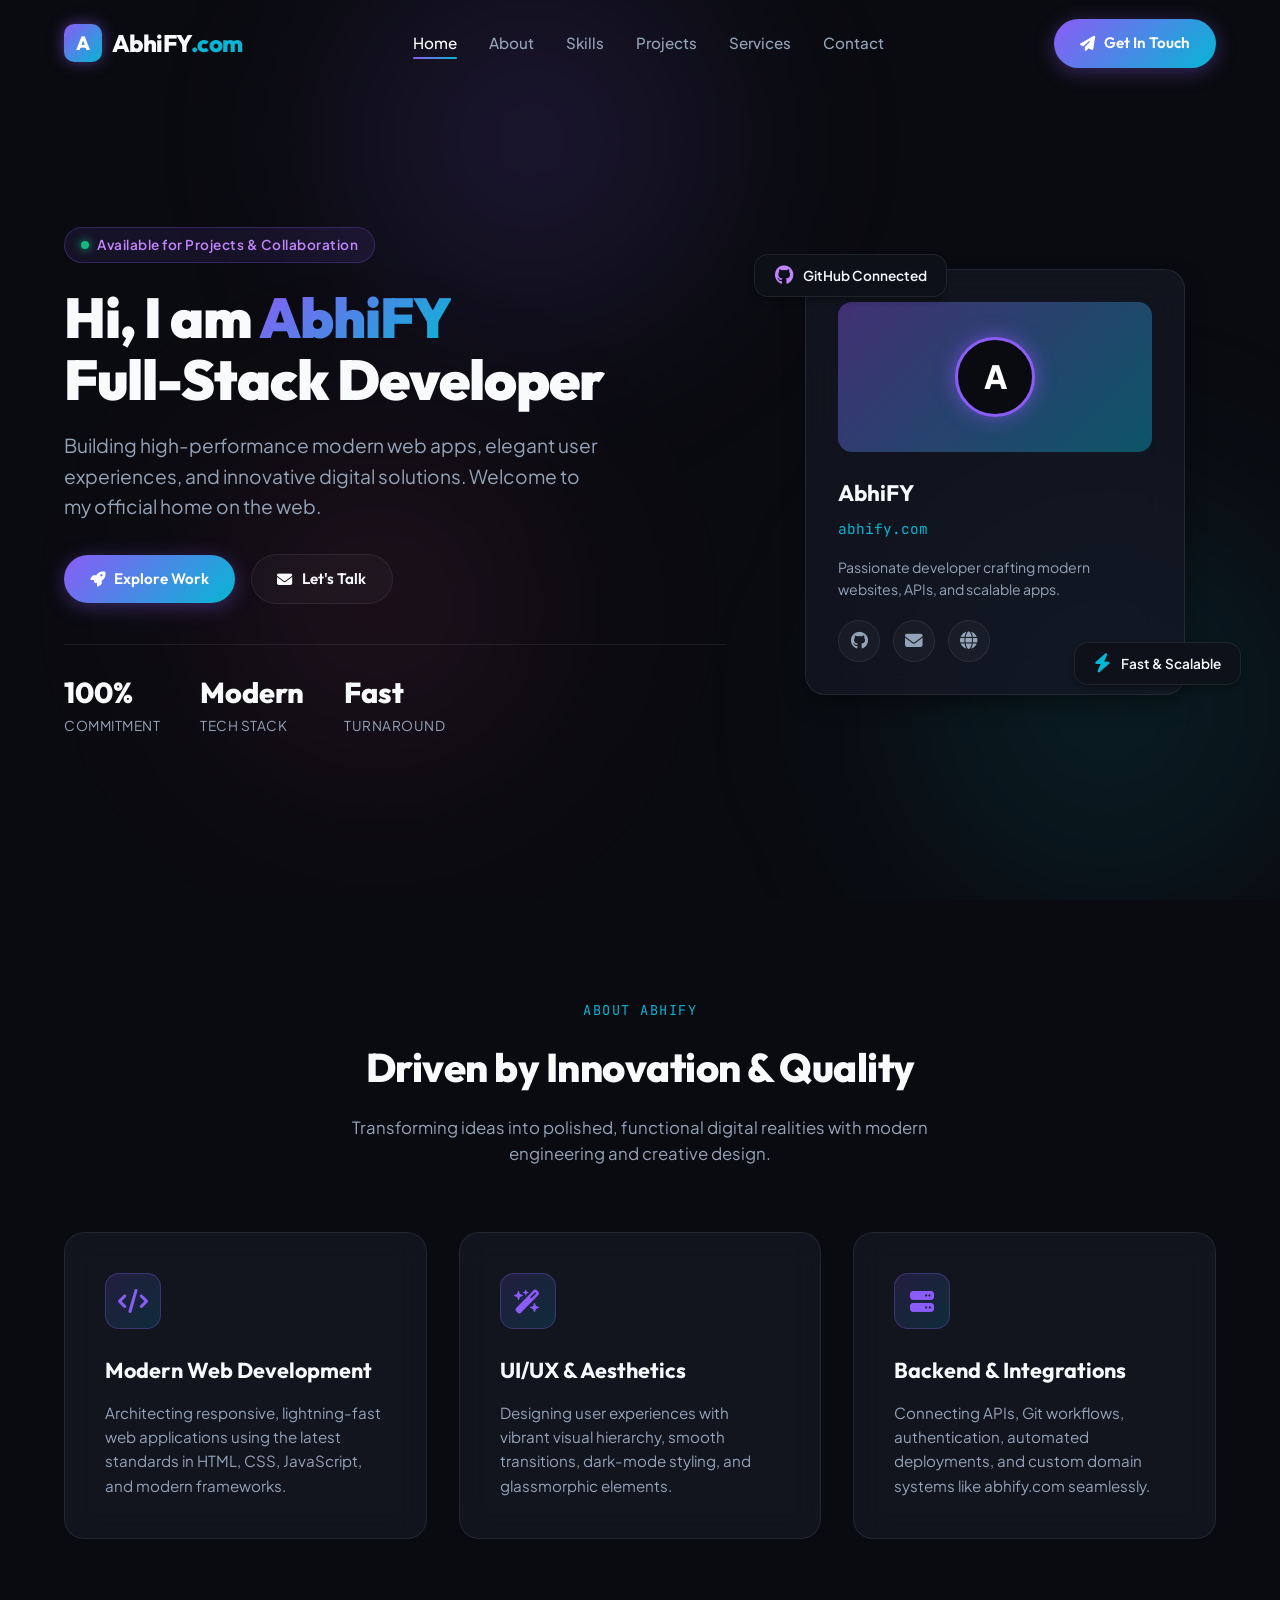
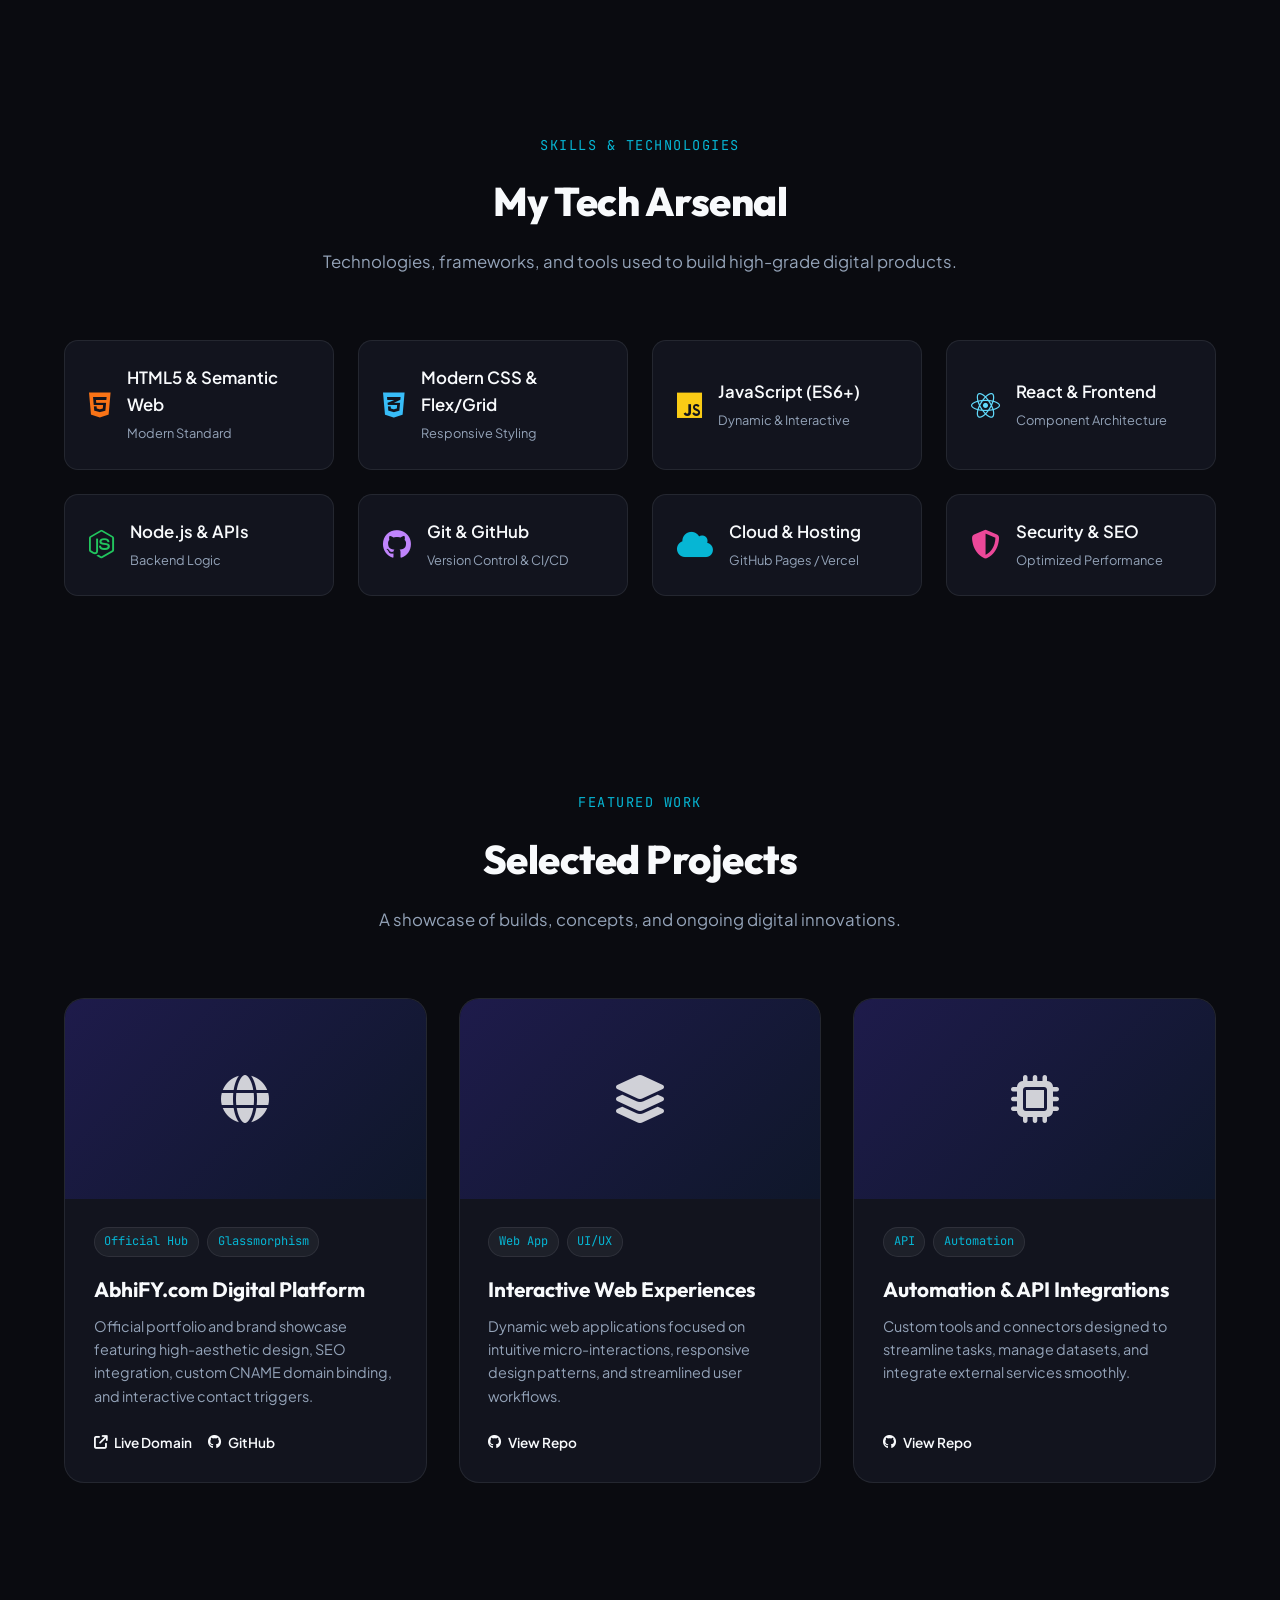
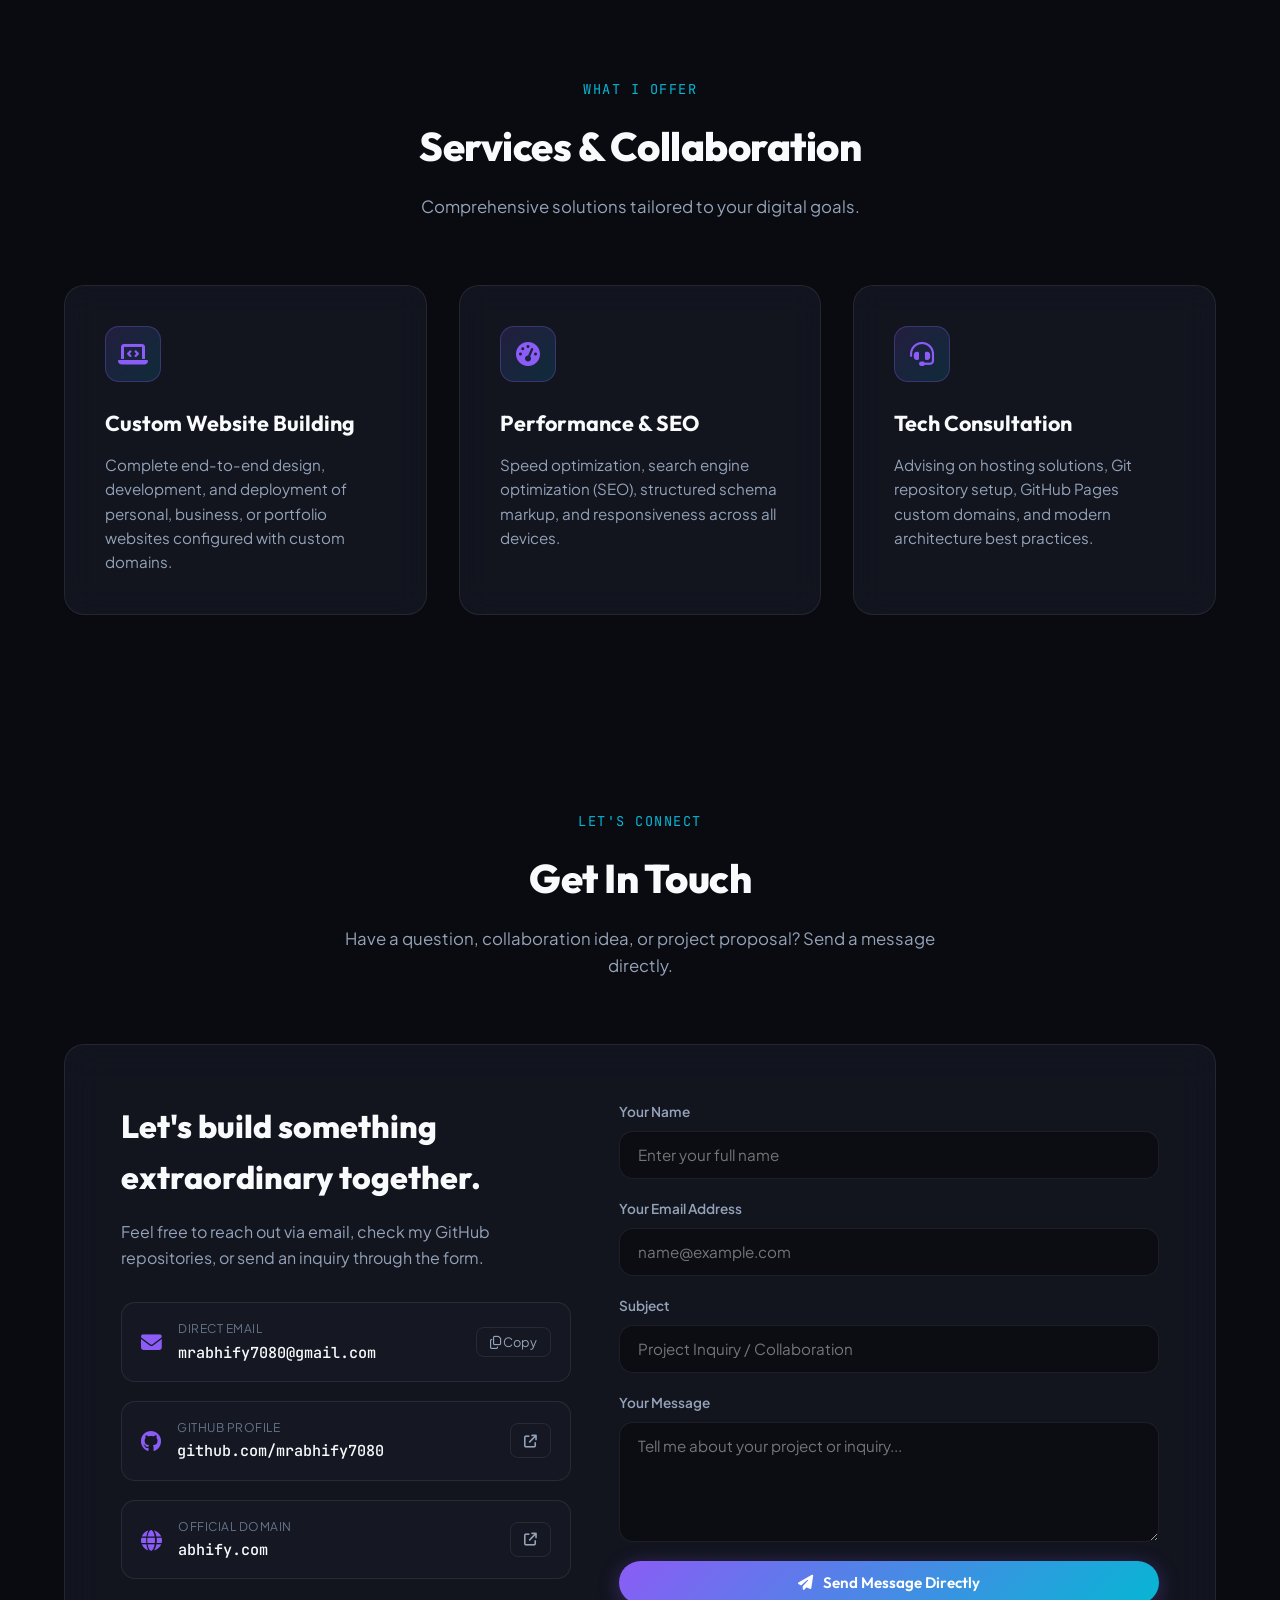
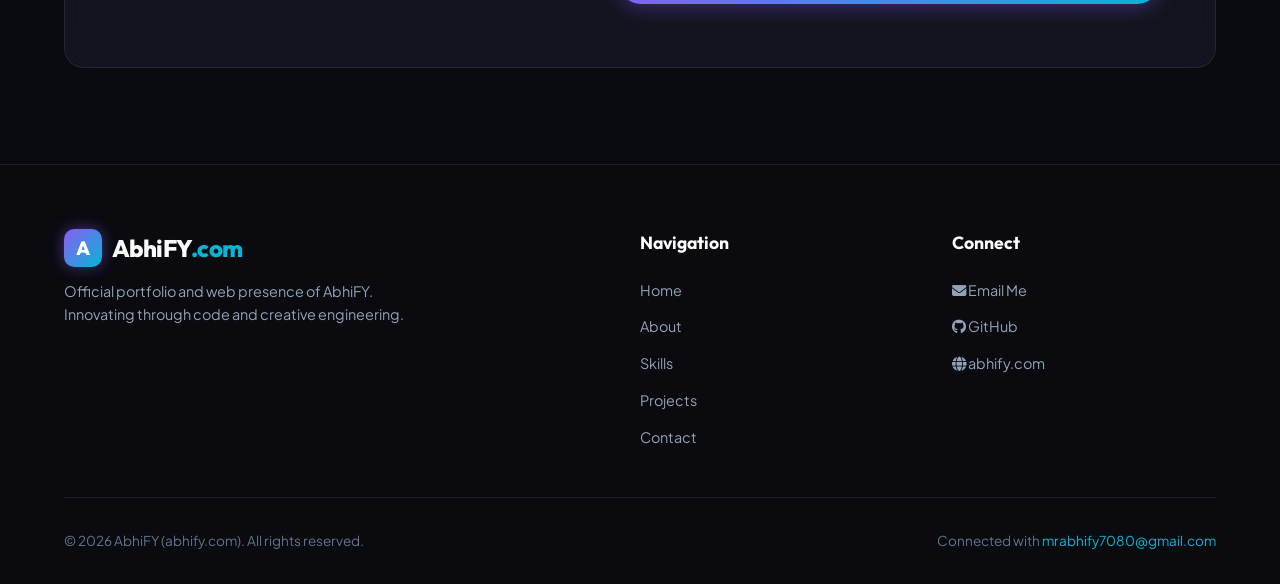
==== index.html @ c365f5df "feat: initial commit for abhify.com with email & GitHub integration" ====
<!DOCTYPE html>
<html lang="en">
<head>
  <meta charset="UTF-8">
  <meta name="viewport" content="width=device-width, initial-scale=1.0">
  
  <!-- Primary Meta Tags -->
  <title>AbhiFY | Official Website & Portfolio</title>
  <meta name="title" content="AbhiFY | Official Website & Portfolio">
  <meta name="description" content="Official website of AbhiFY (abhify.com). Full-stack developer, digital creator, and technology innovator. Contact: mrabhify7080@gmail.com">
  <meta name="keywords" content="AbhiFY, abhify.com, Full Stack Developer, Tech Creator, Web Development, Portfolio, mrabhify7080@gmail.com">
  <meta name="author" content="AbhiFY">
  <meta name="robots" content="index, follow">

  <!-- Open Graph / Facebook -->
  <meta property="og:type" content="website">
  <meta property="og:url" content="https://abhify.com/">
  <meta property="og:title" content="AbhiFY | Official Website & Portfolio">
  <meta property="og:description" content="Discover projects, tech solutions, and creations by AbhiFY. Contact: mrabhify7080@gmail.com">
  <meta property="og:image" content="https://abhify.com/assets/og-image.png">

  <!-- Twitter -->
  <meta property="twitter:card" content="summary_large_image">
  <meta property="twitter:url" content="https://abhify.com/">
  <meta property="twitter:title" content="AbhiFY | Official Website & Portfolio">
  <meta property="twitter:description" content="Discover projects, tech solutions, and creations by AbhiFY. Contact: mrabhify7080@gmail.com">

  <!-- Favicon -->
  <link rel="icon" type="image/svg+xml" href="data:image/svg+xml,<svg xmlns=%22http://www.w3.org/2000/svg%22 viewBox=%220 0 100 100%22><text y=%22.9em%22 font-size=%2290%22>⚡</text></svg>">

  <!-- Stylesheet -->
  <link rel="stylesheet" href="css/style.css">

  <!-- Font Awesome Icons -->
  <link rel="stylesheet" href="https://cdnjs.cloudflare.com/ajax/libs/font-awesome/6.5.1/css/all.min.css" integrity="sha512-DTOQO9RWCH3ppGqcWaEA1BIZOC6xxalwEsw9c2QQeAIftl+Vegovlnee1c9QX4TctnWMn13TZye+giMm8e2LwA==" crossorigin="anonymous" referrerpolicy="no-referrer" />

  <!-- Schema.org JSON-LD -->
  <script type="application/ld+json">
  {
    "@context": "https://schema.org",
    "@type": "Person",
    "name": "AbhiFY",
    "url": "https://abhify.com",
    "email": "mailto:mrabhify7080@gmail.com",
    "sameAs": [
      "https://github.com/mrabhify7080"
    ],
    "jobTitle": "Full-Stack Developer & Creator"
  }
  </script>
</head>
<body>

  <!-- Ambient Glowing Backgrounds -->
  <div class="bg-glow-container">
    <div class="bg-glow-1"></div>
    <div class="bg-glow-2"></div>
    <div class="bg-glow-3"></div>
  </div>

  <!-- Header & Navigation -->
  <header class="site-header">
    <div class="container nav-wrapper">
      <a href="#home" class="brand-logo" id="brandLogo">
        <span class="logo-badge">A</span>
        <span>AbhiFY<span class="dot">.com</span></span>
      </a>

      <ul class="nav-menu" id="navMenu">
        <li><a href="#home" class="nav-link active">Home</a></li>
        <li><a href="#about" class="nav-link">About</a></li>
        <li><a href="#skills" class="nav-link">Skills</a></li>
        <li><a href="#projects" class="nav-link">Projects</a></li>
        <li><a href="#services" class="nav-link">Services</a></li>
        <li><a href="#contact" class="nav-link">Contact</a></li>
      </ul>

      <div class="nav-actions">
        <a href="#contact" class="btn btn-primary btn-glow" id="navContactBtn">
          <i class="fa-solid fa-paper-plane"></i> Get In Touch
        </a>
        <button class="mobile-toggle" id="mobileToggle" aria-label="Toggle navigation menu">
          <i class="fa-solid fa-bars"></i>
        </button>
      </div>
    </div>
  </header>

  <!-- Hero Section -->
  <section class="hero-section" id="home">
    <div class="container hero-grid">
      <div class="hero-content">
        <div class="hero-tag">
          <span class="status-dot"></span>
          <span>Available for Projects & Collaboration</span>
        </div>
        <h1 class="hero-title">
          Hi, I am <span class="gradient-text">AbhiFY</span><br>
          <span id="typewriterText">Full-Stack Developer</span>
        </h1>
        <p class="hero-subtitle">
          Building high-performance modern web apps, elegant user experiences, and innovative digital solutions. Welcome to my official home on the web.
        </p>

        <div class="hero-cta">
          <a href="#projects" class="btn btn-primary btn-glow" id="heroProjectsBtn">
            <i class="fa-solid fa-rocket"></i> Explore Work
          </a>
          <a href="#contact" class="btn btn-secondary" id="heroConnectBtn">
            <i class="fa-solid fa-envelope"></i> Let's Talk
          </a>
        </div>

        <div class="hero-stats">
          <div class="stat-item">
            <h3>100%</h3>
            <p>Commitment</p>
          </div>
          <div class="stat-item">
            <h3>Modern</h3>
            <p>Tech Stack</p>
          </div>
          <div class="stat-item">
            <h3>Fast</h3>
            <p>Turnaround</p>
          </div>
        </div>
      </div>

      <div class="hero-visual">
        <div class="floating-badge badge-1">
          <i class="fa-brands fa-github" style="color: #c084fc; font-size: 1.2rem;"></i>
          <span>GitHub Connected</span>
        </div>

        <div class="profile-card">
          <div class="card-header-art">
            <div class="card-avatar">A</div>
          </div>
          <div class="card-info">
            <h4>AbhiFY</h4>
            <div class="domain-tag">abhify.com</div>
            <p style="font-size: 0.88rem; color: var(--text-muted);">
              Passionate developer crafting modern websites, APIs, and scalable apps.
            </p>
            <div class="card-quick-links">
              <a href="https://github.com/mrabhify7080" target="_blank" rel="noopener noreferrer" class="social-btn" title="GitHub" id="quickGithub">
                <i class="fa-brands fa-github"></i>
              </a>
              <a href="mailto:mrabhify7080@gmail.com" class="social-btn" title="Email" id="quickEmail">
                <i class="fa-solid fa-envelope"></i>
              </a>
              <a href="https://abhify.com" class="social-btn" title="Website" id="quickWeb">
                <i class="fa-solid fa-globe"></i>
              </a>
            </div>
          </div>
        </div>

        <div class="floating-badge badge-2">
          <i class="fa-solid fa-bolt" style="color: #06b6d4; font-size: 1.2rem;"></i>
          <span>Fast & Scalable</span>
        </div>
      </div>
    </div>
  </section>

  <!-- About Section -->
  <section class="section" id="about">
    <div class="container">
      <div class="section-header">
        <span class="section-tag">About AbhiFY</span>
        <h2 class="section-title">Driven by Innovation & Quality</h2>
        <p class="section-desc">Transforming ideas into polished, functional digital realities with modern engineering and creative design.</p>
      </div>

      <div class="about-grid">
        <div class="about-card">
          <div class="about-icon"><i class="fa-solid fa-code"></i></div>
          <h3>Modern Web Development</h3>
          <p>Architecting responsive, lightning-fast web applications using the latest standards in HTML, CSS, JavaScript, and modern frameworks.</p>
        </div>
        <div class="about-card">
          <div class="about-icon"><i class="fa-solid fa-wand-magic-sparkles"></i></div>
          <h3>UI/UX & Aesthetics</h3>
          <p>Designing user experiences with vibrant visual hierarchy, smooth transitions, dark-mode styling, and glassmorphic elements.</p>
        </div>
        <div class="about-card">
          <div class="about-icon"><i class="fa-solid fa-server"></i></div>
          <h3>Backend & Integrations</h3>
          <p>Connecting APIs, Git workflows, authentication, automated deployments, and custom domain systems like abhify.com seamlessly.</p>
        </div>
      </div>
    </div>
  </section>

  <!-- Skills Section -->
  <section class="section" id="skills">
    <div class="container">
      <div class="section-header">
        <span class="section-tag">Skills & Technologies</span>
        <h2 class="section-title">My Tech Arsenal</h2>
        <p class="section-desc">Technologies, frameworks, and tools used to build high-grade digital products.</p>
      </div>

      <div class="skills-grid">
        <div class="skill-box">
          <div class="skill-icon" style="color: #f97316;"><i class="fa-brands fa-html5"></i></div>
          <div class="skill-meta">
            <h4>HTML5 & Semantic Web</h4>
            <span>Modern Standard</span>
          </div>
        </div>
        <div class="skill-box">
          <div class="skill-icon" style="color: #38bdf8;"><i class="fa-brands fa-css3-alt"></i></div>
          <div class="skill-meta">
            <h4>Modern CSS & Flex/Grid</h4>
            <span>Responsive Styling</span>
          </div>
        </div>
        <div class="skill-box">
          <div class="skill-icon" style="color: #facc15;"><i class="fa-brands fa-js"></i></div>
          <div class="skill-meta">
            <h4>JavaScript (ES6+)</h4>
            <span>Dynamic & Interactive</span>
          </div>
        </div>
        <div class="skill-box">
          <div class="skill-icon" style="color: #61dafb;"><i class="fa-brands fa-react"></i></div>
          <div class="skill-meta">
            <h4>React & Frontend</h4>
            <span>Component Architecture</span>
          </div>
        </div>
        <div class="skill-box">
          <div class="skill-icon" style="color: #22c55e;"><i class="fa-brands fa-node-js"></i></div>
          <div class="skill-meta">
            <h4>Node.js & APIs</h4>
            <span>Backend Logic</span>
          </div>
        </div>
        <div class="skill-box">
          <div class="skill-icon" style="color: #c084fc;"><i class="fa-brands fa-github"></i></div>
          <div class="skill-meta">
            <h4>Git & GitHub</h4>
            <span>Version Control & CI/CD</span>
          </div>
        </div>
        <div class="skill-box">
          <div class="skill-icon" style="color: #06b6d4;"><i class="fa-solid fa-cloud"></i></div>
          <div class="skill-meta">
            <h4>Cloud & Hosting</h4>
            <span>GitHub Pages / Vercel</span>
          </div>
        </div>
        <div class="skill-box">
          <div class="skill-icon" style="color: #ec4899;"><i class="fa-solid fa-shield-halved"></i></div>
          <div class="skill-meta">
            <h4>Security & SEO</h4>
            <span>Optimized Performance</span>
          </div>
        </div>
      </div>
    </div>
  </section>

  <!-- Projects Section -->
  <section class="section" id="projects">
    <div class="container">
      <div class="section-header">
        <span class="section-tag">Featured Work</span>
        <h2 class="section-title">Selected Projects</h2>
        <p class="section-desc">A showcase of builds, concepts, and ongoing digital innovations.</p>
      </div>

      <div class="projects-grid">
        <div class="project-card">
          <div class="project-thumb">
            <div class="project-thumb-art"><i class="fa-solid fa-globe"></i></div>
          </div>
          <div class="project-body">
            <div class="project-tags">
              <span class="tag-badge">Official Hub</span>
              <span class="tag-badge">Glassmorphism</span>
            </div>
            <h3>AbhiFY.com Digital Platform</h3>
            <p>Official portfolio and brand showcase featuring high-aesthetic design, SEO integration, custom CNAME domain binding, and interactive contact triggers.</p>
            <div class="project-links">
              <a href="https://abhify.com" class="project-btn" target="_blank" rel="noopener noreferrer">
                <i class="fa-solid fa-arrow-up-right-from-square"></i> Live Domain
              </a>
              <a href="https://github.com/mrabhify7080" class="project-btn" target="_blank" rel="noopener noreferrer">
                <i class="fa-brands fa-github"></i> GitHub
              </a>
            </div>
          </div>
        </div>

        <div class="project-card">
          <div class="project-thumb">
            <div class="project-thumb-art"><i class="fa-solid fa-layer-group"></i></div>
          </div>
          <div class="project-body">
            <div class="project-tags">
              <span class="tag-badge">Web App</span>
              <span class="tag-badge">UI/UX</span>
            </div>
            <h3>Interactive Web Experiences</h3>
            <p>Dynamic web applications focused on intuitive micro-interactions, responsive design patterns, and streamlined user workflows.</p>
            <div class="project-links">
              <a href="https://github.com/mrabhify7080" class="project-btn" target="_blank" rel="noopener noreferrer">
                <i class="fa-brands fa-github"></i> View Repo
              </a>
            </div>
          </div>
        </div>

        <div class="project-card">
          <div class="project-thumb">
            <div class="project-thumb-art"><i class="fa-solid fa-microchip"></i></div>
          </div>
          <div class="project-body">
            <div class="project-tags">
              <span class="tag-badge">API</span>
              <span class="tag-badge">Automation</span>
            </div>
            <h3>Automation & API Integrations</h3>
            <p>Custom tools and connectors designed to streamline tasks, manage datasets, and integrate external services smoothly.</p>
            <div class="project-links">
              <a href="https://github.com/mrabhify7080" class="project-btn" target="_blank" rel="noopener noreferrer">
                <i class="fa-brands fa-github"></i> View Repo
              </a>
            </div>
          </div>
        </div>
      </div>
    </div>
  </section>

  <!-- Services Section -->
  <section class="section" id="services">
    <div class="container">
      <div class="section-header">
        <span class="section-tag">What I Offer</span>
        <h2 class="section-title">Services & Collaboration</h2>
        <p class="section-desc">Comprehensive solutions tailored to your digital goals.</p>
      </div>

      <div class="about-grid">
        <div class="about-card">
          <div class="about-icon"><i class="fa-solid fa-laptop-code"></i></div>
          <h3>Custom Website Building</h3>
          <p>Complete end-to-end design, development, and deployment of personal, business, or portfolio websites configured with custom domains.</p>
        </div>
        <div class="about-card">
          <div class="about-icon"><i class="fa-solid fa-gauge-high"></i></div>
          <h3>Performance & SEO</h3>
          <p>Speed optimization, search engine optimization (SEO), structured schema markup, and responsiveness across all devices.</p>
        </div>
        <div class="about-card">
          <div class="about-icon"><i class="fa-solid fa-headset"></i></div>
          <h3>Tech Consultation</h3>
          <p>Advising on hosting solutions, Git repository setup, GitHub Pages custom domains, and modern architecture best practices.</p>
        </div>
      </div>
    </div>
  </section>

  <!-- Contact Section -->
  <section class="section" id="contact">
    <div class="container">
      <div class="section-header">
        <span class="section-tag">Let's Connect</span>
        <h2 class="section-title">Get In Touch</h2>
        <p class="section-desc">Have a question, collaboration idea, or project proposal? Send a message directly.</p>
      </div>

      <div class="contact-container">
        <div class="contact-info">
          <h3>Let's build something extraordinary together.</h3>
          <p>Feel free to reach out via email, check my GitHub repositories, or send an inquiry through the form.</p>

          <div class="contact-card-list">
            <div class="contact-item-box">
              <div class="contact-item-left">
                <div class="contact-item-icon"><i class="fa-solid fa-envelope"></i></div>
                <div class="contact-item-text">
                  <label>Direct Email</label>
                  <a href="mailto:mrabhify7080@gmail.com">mrabhify7080@gmail.com</a>
                </div>
              </div>
              <button class="copy-btn" id="copyEmailBtn" title="Copy Email">
                <i class="fa-regular fa-copy"></i> Copy
              </button>
            </div>

            <div class="contact-item-box">
              <div class="contact-item-left">
                <div class="contact-item-icon"><i class="fa-brands fa-github"></i></div>
                <div class="contact-item-text">
                  <label>GitHub Profile</label>
                  <a href="https://github.com/mrabhify7080" target="_blank" rel="noopener noreferrer">github.com/mrabhify7080</a>
                </div>
              </div>
              <a href="https://github.com/mrabhify7080" target="_blank" rel="noopener noreferrer" class="copy-btn" style="text-decoration:none;">
                <i class="fa-solid fa-arrow-up-right-from-square"></i>
              </a>
            </div>

            <div class="contact-item-box">
              <div class="contact-item-left">
                <div class="contact-item-icon"><i class="fa-solid fa-globe"></i></div>
                <div class="contact-item-text">
                  <label>Official Domain</label>
                  <a href="https://abhify.com" target="_blank" rel="noopener noreferrer">abhify.com</a>
                </div>
              </div>
              <a href="https://abhify.com" target="_blank" rel="noopener noreferrer" class="copy-btn" style="text-decoration:none;">
                <i class="fa-solid fa-arrow-up-right-from-square"></i>
              </a>
            </div>
          </div>
        </div>

        <form class="contact-form" id="contactForm">
          <div class="form-group">
            <label for="senderName">Your Name</label>
            <input type="text" id="senderName" class="form-control" placeholder="Enter your full name" required>
          </div>
          <div class="form-group">
            <label for="senderEmail">Your Email Address</label>
            <input type="email" id="senderEmail" class="form-control" placeholder="name@example.com" required>
          </div>
          <div class="form-group">
            <label for="senderSubject">Subject</label>
            <input type="text" id="senderSubject" class="form-control" placeholder="Project Inquiry / Collaboration">
          </div>
          <div class="form-group">
            <label for="senderMessage">Your Message</label>
            <textarea id="senderMessage" class="form-control" placeholder="Tell me about your project or inquiry..." required></textarea>
          </div>
          <button type="submit" class="btn btn-primary btn-glow" id="submitFormBtn">
            <i class="fa-solid fa-paper-plane"></i> Send Message Directly
          </button>
        </form>
      </div>
    </div>
  </section>

  <!-- Toast Notification Box -->
  <div class="toast-msg" id="toastMsg">✓ Email copied to clipboard!</div>

  <!-- Footer -->
  <footer class="site-footer">
    <div class="container">
      <div class="footer-grid">
        <div class="footer-brand">
          <a href="#home" class="brand-logo">
            <span class="logo-badge">A</span>
            <span>AbhiFY<span class="dot">.com</span></span>
          </a>
          <p>Official portfolio and web presence of AbhiFY. Innovating through code and creative engineering.</p>
        </div>
        <div class="footer-col">
          <h4>Navigation</h4>
          <ul class="footer-links">
            <li><a href="#home">Home</a></li>
            <li><a href="#about">About</a></li>
            <li><a href="#skills">Skills</a></li>
            <li><a href="#projects">Projects</a></li>
            <li><a href="#contact">Contact</a></li>
          </ul>
        </div>
        <div class="footer-col">
          <h4>Connect</h4>
          <ul class="footer-links">
            <li><a href="mailto:mrabhify7080@gmail.com"><i class="fa-solid fa-envelope"></i> Email Me</a></li>
            <li><a href="https://github.com/mrabhify7080" target="_blank" rel="noopener noreferrer"><i class="fa-brands fa-github"></i> GitHub</a></li>
            <li><a href="https://abhify.com"><i class="fa-solid fa-globe"></i> abhify.com</a></li>
          </ul>
        </div>
      </div>

      <div class="footer-bottom">
        <p>&copy; <span id="currentYear">2026</span> AbhiFY (abhify.com). All rights reserved.</p>
        <p>Connected with <a href="mailto:mrabhify7080@gmail.com" style="color:var(--accent-cyan); text-decoration:none;">mrabhify7080@gmail.com</a></p>
      </div>
    </div>
  </footer>

  <!-- Scripts -->
  <script src="js/main.js"></script>
</body>
</html>
---- css/style.css ----
/* ==========================================================================
   AbhiFY.com - Modern Design System & Stylesheet
   Color Palette: Deep Cyber Dark, Electric Violet, Neon Cyan, Emerald Glow
   ========================================================================== */

@import url('https://fonts.googleapis.com/css2?family=Outfit:wght@300;400;500;600;700;800;900&family=Plus+Jakarta+Sans:wght@300;400;500;600;700&family=JetBrains+Mono:wght@400;500;700&display=swap');

:root {
  /* Color Tokens */
  --bg-primary: #0a0b10;
  --bg-secondary: #0f111a;
  --bg-card: rgba(22, 25, 38, 0.7);
  --bg-card-hover: rgba(30, 35, 54, 0.85);
  --bg-glass: rgba(255, 255, 255, 0.03);
  --border-glass: rgba(255, 255, 255, 0.08);
  --border-glow: rgba(139, 92, 246, 0.35);

  --accent-purple: #8b5cf6;
  --accent-cyan: #06b6d4;
  --accent-pink: #ec4899;
  --accent-emerald: #10b981;
  --accent-amber: #f59e0b;

  --gradient-brand: linear-gradient(135deg, #8b5cf6 0%, #06b6d4 100%);
  --gradient-fire: linear-gradient(135deg, #ec4899 0%, #8b5cf6 100%);
  --gradient-glow: linear-gradient(135deg, rgba(139, 92, 246, 0.15) 0%, rgba(6, 182, 212, 0.15) 100%);
  --gradient-dark: linear-gradient(180deg, rgba(10, 11, 16, 0.8) 0%, #0a0b10 100%);

  /* Text Colors */
  --text-main: #f8fafc;
  --text-muted: #94a3b8;
  --text-subtle: #64748b;
  --text-gradient: linear-gradient(135deg, #ffffff 30%, #94a3b8 100%);

  /* Shadows & Effects */
  --shadow-sm: 0 4px 6px -1px rgba(0, 0, 0, 0.3);
  --shadow-md: 0 10px 25px -5px rgba(0, 0, 0, 0.5);
  --shadow-glow: 0 0 35px rgba(139, 92, 246, 0.3);
  --shadow-cyan-glow: 0 0 35px rgba(6, 182, 212, 0.25);

  /* Layout */
  --container-max: 1200px;
  --radius-sm: 8px;
  --radius-md: 14px;
  --radius-lg: 20px;
  --radius-full: 9999px;

  /* Typography */
  --font-heading: 'Outfit', -apple-system, BlinkMacSystemFont, sans-serif;
  --font-body: 'Plus Jakarta Sans', -apple-system, BlinkMacSystemFont, sans-serif;
  --font-mono: 'JetBrains Mono', monospace;

  --transition-fast: 0.2s cubic-bezier(0.4, 0, 0.2, 1);
  --transition-smooth: 0.35s cubic-bezier(0.4, 0, 0.2, 1);
}

/* Reset & Global */
*, *::before, *::after {
  margin: 0;
  padding: 0;
  box-sizing: border-box;
}

html {
  scroll-behavior: smooth;
  font-size: 16px;
  color-scheme: dark;
}

body {
  font-family: var(--font-body);
  background-color: var(--bg-primary);
  color: var(--text-main);
  line-height: 1.6;
  overflow-x: hidden;
  position: relative;
  min-height: 100vh;
}

/* Ambient Background Lights */
.bg-glow-container {
  position: fixed;
  inset: 0;
  overflow: hidden;
  pointer-events: none;
  z-index: 0;
}

.bg-glow-1 {
  position: absolute;
  top: -15%;
  left: 20%;
  width: 550px;
  height: 550px;
  background: radial-gradient(circle, rgba(139, 92, 246, 0.18) 0%, rgba(0, 0, 0, 0) 70%);
  filter: blur(80px);
  animation: pulseLight 12s ease-in-out infinite alternate;
}

.bg-glow-2 {
  position: absolute;
  top: 45%;
  right: -10%;
  width: 600px;
  height: 600px;
  background: radial-gradient(circle, rgba(6, 182, 212, 0.14) 0%, rgba(0, 0, 0, 0) 70%);
  filter: blur(90px);
  animation: pulseLight 14s ease-in-out infinite alternate-reverse;
}

.bg-glow-3 {
  position: absolute;
  bottom: 5%;
  left: 10%;
  width: 500px;
  height: 500px;
  background: radial-gradient(circle, rgba(236, 72, 153, 0.12) 0%, rgba(0, 0, 0, 0) 70%);
  filter: blur(85px);
  animation: pulseLight 16s ease-in-out infinite alternate;
}

@keyframes pulseLight {
  0% { transform: scale(1) translate(0, 0); opacity: 0.7; }
  100% { transform: scale(1.2) translate(30px, 40px); opacity: 1; }
}

/* Base Container */
.container {
  width: 100%;
  max-width: var(--container-max);
  margin: 0 auto;
  padding: 0 1.5rem;
  position: relative;
  z-index: 1;
}

/* Header & Navigation */
.site-header {
  position: fixed;
  top: 0;
  left: 0;
  right: 0;
  z-index: 100;
  padding: 1.2rem 0;
  transition: var(--transition-smooth);
}

.site-header.scrolled {
  padding: 0.8rem 0;
  background: rgba(10, 11, 16, 0.85);
  backdrop-filter: blur(16px);
  -webkit-backdrop-filter: blur(16px);
  border-bottom: 1px solid var(--border-glass);
  box-shadow: var(--shadow-sm);
}

.nav-wrapper {
  display: flex;
  align-items: center;
  justify-content: space-between;
}

.brand-logo {
  display: flex;
  align-items: center;
  gap: 0.6rem;
  text-decoration: none;
  font-family: var(--font-heading);
  font-weight: 800;
  font-size: 1.5rem;
  color: var(--text-main);
  letter-spacing: -0.5px;
}

.logo-badge {
  display: inline-flex;
  align-items: center;
  justify-content: center;
  width: 38px;
  height: 38px;
  background: var(--gradient-brand);
  border-radius: 10px;
  color: #fff;
  font-size: 1.2rem;
  box-shadow: 0 0 15px rgba(139, 92, 246, 0.5);
}

.brand-logo .dot {
  color: var(--accent-cyan);
}

.nav-menu {
  display: flex;
  align-items: center;
  gap: 2rem;
  list-style: none;
}

.nav-link {
  text-decoration: none;
  color: var(--text-muted);
  font-weight: 500;
  font-size: 0.95rem;
  transition: var(--transition-fast);
  position: relative;
  padding: 0.4rem 0;
}

.nav-link:hover,
.nav-link.active {
  color: #ffffff;
}

.nav-link::after {
  content: '';
  position: absolute;
  bottom: 0;
  left: 0;
  width: 0%;
  height: 2px;
  background: var(--gradient-brand);
  transition: var(--transition-fast);
  border-radius: 2px;
}

.nav-link:hover::after,
.nav-link.active::after {
  width: 100%;
}

.nav-actions {
  display: flex;
  align-items: center;
  gap: 1rem;
}

.mobile-toggle {
  display: none;
  background: transparent;
  border: 1px solid var(--border-glass);
  color: var(--text-main);
  padding: 0.5rem;
  border-radius: var(--radius-sm);
  cursor: pointer;
}

/* Buttons */
.btn {
  display: inline-flex;
  align-items: center;
  justify-content: center;
  gap: 0.6rem;
  padding: 0.75rem 1.6rem;
  border-radius: var(--radius-full);
  font-family: var(--font-heading);
  font-weight: 600;
  font-size: 0.95rem;
  text-decoration: none;
  cursor: pointer;
  transition: var(--transition-smooth);
  border: none;
  outline: none;
}

.btn-primary {
  background: var(--gradient-brand);
  color: #ffffff;
  box-shadow: 0 4px 20px rgba(139, 92, 246, 0.35);
}

.btn-primary:hover {
  transform: translateY(-2px);
  box-shadow: 0 6px 28px rgba(139, 92, 246, 0.55);
}

.btn-secondary {
  background: var(--bg-glass);
  color: var(--text-main);
  border: 1px solid var(--border-glass);
  backdrop-filter: blur(10px);
}

.btn-secondary:hover {
  background: rgba(255, 255, 255, 0.08);
  border-color: rgba(255, 255, 255, 0.2);
  transform: translateY(-2px);
}

.btn-glow {
  position: relative;
  overflow: hidden;
}

/* Hero Section */
.hero-section {
  min-height: 100vh;
  display: flex;
  align-items: center;
  padding: 8rem 0 4rem;
  position: relative;
}

.hero-grid {
  display: grid;
  grid-template-columns: 1.2fr 0.8fr;
  gap: 3rem;
  align-items: center;
}

.hero-tag {
  display: inline-flex;
  align-items: center;
  gap: 0.5rem;
  padding: 0.4rem 1rem;
  border-radius: var(--radius-full);
  background: rgba(139, 92, 246, 0.1);
  border: 1px solid rgba(139, 92, 246, 0.25);
  color: #c084fc;
  font-size: 0.85rem;
  font-weight: 600;
  letter-spacing: 0.5px;
  margin-bottom: 1.5rem;
}

.status-dot {
  width: 8px;
  height: 8px;
  background-color: var(--accent-emerald);
  border-radius: 50%;
  box-shadow: 0 0 10px var(--accent-emerald);
  animation: pulseDot 2s infinite;
}

@keyframes pulseDot {
  0%, 100% { transform: scale(1); opacity: 1; }
  50% { transform: scale(1.3); opacity: 0.6; }
}

.hero-title {
  font-family: var(--font-heading);
  font-size: 3.5rem;
  font-weight: 900;
  line-height: 1.1;
  margin-bottom: 1.2rem;
  letter-spacing: -1px;
}

.hero-title .gradient-text {
  background: var(--gradient-brand);
  -webkit-background-clip: text;
  -webkit-text-fill-color: transparent;
}

.hero-subtitle {
  font-size: 1.2rem;
  color: var(--text-muted);
  margin-bottom: 2rem;
  max-width: 540px;
  font-weight: 400;
}

.hero-cta {
  display: flex;
  align-items: center;
  flex-wrap: wrap;
  gap: 1rem;
  margin-bottom: 2.5rem;
}

.hero-stats {
  display: flex;
  align-items: center;
  gap: 2.5rem;
  padding-top: 1.5rem;
  border-top: 1px solid var(--border-glass);
}

.stat-item h3 {
  font-family: var(--font-heading);
  font-size: 1.8rem;
  font-weight: 800;
  color: var(--text-main);
}

.stat-item p {
  color: var(--text-muted);
  font-size: 0.85rem;
  text-transform: uppercase;
  letter-spacing: 0.5px;
}

/* Hero Visual / Card */
.hero-visual {
  position: relative;
  display: flex;
  justify-content: center;
}

.profile-card {
  position: relative;
  width: 100%;
  max-width: 380px;
  padding: 2rem;
  border-radius: var(--radius-lg);
  background: var(--bg-card);
  backdrop-filter: blur(20px);
  -webkit-backdrop-filter: blur(20px);
  border: 1px solid var(--border-glass);
  box-shadow: var(--shadow-md);
  transition: var(--transition-smooth);
}

.profile-card:hover {
  border-color: var(--border-glow);
  box-shadow: var(--shadow-glow);
  transform: translateY(-4px);
}

.card-header-art {
  position: relative;
  width: 100%;
  height: 150px;
  border-radius: var(--radius-md);
  background: linear-gradient(135deg, rgba(139, 92, 246, 0.4) 0%, rgba(6, 182, 212, 0.4) 100%);
  display: flex;
  align-items: center;
  justify-content: center;
  margin-bottom: 1.5rem;
  overflow: hidden;
}

.card-avatar {
  width: 80px;
  height: 80px;
  border-radius: 50%;
  background: var(--bg-primary);
  border: 3px solid var(--accent-purple);
  display: flex;
  align-items: center;
  justify-content: center;
  font-size: 2rem;
  font-weight: 900;
  color: #fff;
  box-shadow: 0 0 20px rgba(139, 92, 246, 0.6);
}

.card-info h4 {
  font-family: var(--font-heading);
  font-size: 1.4rem;
  font-weight: 700;
  margin-bottom: 0.3rem;
}

.card-info .domain-tag {
  color: var(--accent-cyan);
  font-family: var(--font-mono);
  font-size: 0.9rem;
  margin-bottom: 1rem;
}

.card-quick-links {
  display: flex;
  gap: 0.8rem;
  margin-top: 1.2rem;
}

.social-btn {
  display: flex;
  align-items: center;
  justify-content: center;
  width: 42px;
  height: 42px;
  border-radius: 50%;
  background: var(--bg-glass);
  border: 1px solid var(--border-glass);
  color: var(--text-muted);
  text-decoration: none;
  transition: var(--transition-fast);
  font-size: 1.1rem;
}

.social-btn:hover {
  color: #ffffff;
  background: var(--accent-purple);
  border-color: var(--accent-purple);
  box-shadow: 0 0 15px rgba(139, 92, 246, 0.4);
  transform: translateY(-2px);
}

/* Floating Badges */
.floating-badge {
  position: absolute;
  padding: 0.6rem 1.2rem;
  background: rgba(15, 17, 26, 0.9);
  border: 1px solid var(--border-glass);
  backdrop-filter: blur(12px);
  border-radius: var(--radius-md);
  box-shadow: var(--shadow-sm);
  display: flex;
  align-items: center;
  gap: 0.6rem;
  font-size: 0.85rem;
  font-weight: 600;
  z-index: 2;
}

.badge-1 {
  top: -15px;
  left: -20px;
  animation: floatAnim 4s ease-in-out infinite alternate;
}

.badge-2 {
  bottom: 10px;
  right: -25px;
  animation: floatAnim 5s ease-in-out 1s infinite alternate;
}

@keyframes floatAnim {
  0% { transform: translateY(0px); }
  100% { transform: translateY(-10px); }
}

/* Section Common */
.section {
  padding: 6rem 0;
  position: relative;
}

.section-header {
  text-align: center;
  max-width: 650px;
  margin: 0 auto 4rem;
}

.section-tag {
  display: inline-block;
  font-family: var(--font-mono);
  font-size: 0.85rem;
  color: var(--accent-cyan);
  text-transform: uppercase;
  letter-spacing: 1.5px;
  margin-bottom: 0.8rem;
}

.section-title {
  font-family: var(--font-heading);
  font-size: 2.5rem;
  font-weight: 800;
  margin-bottom: 1rem;
  letter-spacing: -0.5px;
}

.section-desc {
  color: var(--text-muted);
  font-size: 1.05rem;
}

/* About / Features Section */
.about-grid {
  display: grid;
  grid-template-columns: repeat(auto-fit, minmax(320px, 1fr));
  gap: 2rem;
}

.about-card {
  background: var(--bg-card);
  backdrop-filter: blur(16px);
  border: 1px solid var(--border-glass);
  border-radius: var(--radius-lg);
  padding: 2.5rem;
  transition: var(--transition-smooth);
  position: relative;
  overflow: hidden;
}

.about-card::before {
  content: '';
  position: absolute;
  top: 0;
  left: 0;
  right: 0;
  height: 2px;
  background: var(--gradient-brand);
  opacity: 0;
  transition: var(--transition-smooth);
}

.about-card:hover {
  transform: translateY(-5px);
  border-color: rgba(139, 92, 246, 0.3);
  box-shadow: var(--shadow-md);
}

.about-card:hover::before {
  opacity: 1;
}

.about-icon {
  width: 56px;
  height: 56px;
  border-radius: var(--radius-md);
  background: var(--gradient-glow);
  border: 1px solid rgba(139, 92, 246, 0.3);
  display: flex;
  align-items: center;
  justify-content: center;
  font-size: 1.5rem;
  color: var(--accent-purple);
  margin-bottom: 1.5rem;
}

.about-card h3 {
  font-family: var(--font-heading);
  font-size: 1.35rem;
  font-weight: 700;
  margin-bottom: 0.8rem;
}

.about-card p {
  color: var(--text-muted);
  font-size: 0.95rem;
  line-height: 1.6;
}

/* Skills & Tech Stack */
.skills-grid {
  display: grid;
  grid-template-columns: repeat(auto-fit, minmax(240px, 1fr));
  gap: 1.5rem;
}

.skill-box {
  background: var(--bg-card);
  border: 1px solid var(--border-glass);
  border-radius: var(--radius-md);
  padding: 1.5rem;
  transition: var(--transition-fast);
  display: flex;
  align-items: center;
  gap: 1rem;
}

.skill-box:hover {
  border-color: var(--accent-cyan);
  box-shadow: 0 0 20px rgba(6, 182, 212, 0.2);
  transform: translateY(-3px);
}

.skill-icon {
  font-size: 1.8rem;
  display: flex;
  align-items: center;
  justify-content: center;
}

.skill-meta h4 {
  font-size: 1.05rem;
  font-weight: 600;
}

.skill-meta span {
  font-size: 0.8rem;
  color: var(--text-muted);
}

/* Projects Showcase */
.projects-grid {
  display: grid;
  grid-template-columns: repeat(auto-fit, minmax(340px, 1fr));
  gap: 2rem;
}

.project-card {
  background: var(--bg-card);
  border: 1px solid var(--border-glass);
  border-radius: var(--radius-lg);
  overflow: hidden;
  transition: var(--transition-smooth);
  display: flex;
  flex-direction: column;
}

.project-card:hover {
  border-color: var(--border-glow);
  transform: translateY(-6px);
  box-shadow: var(--shadow-glow);
}

.project-thumb {
  height: 200px;
  background: linear-gradient(135deg, #1e1b4b 0%, #0f172a 100%);
  display: flex;
  align-items: center;
  justify-content: center;
  position: relative;
  overflow: hidden;
}

.project-thumb-art {
  font-size: 3rem;
  color: rgba(255, 255, 255, 0.8);
  transition: var(--transition-smooth);
}

.project-card:hover .project-thumb-art {
  transform: scale(1.15) rotate(5deg);
}

.project-body {
  padding: 1.8rem;
  display: flex;
  flex-direction: column;
  flex-grow: 1;
}

.project-tags {
  display: flex;
  flex-wrap: wrap;
  gap: 0.5rem;
  margin-bottom: 1rem;
}

.tag-badge {
  font-family: var(--font-mono);
  font-size: 0.75rem;
  padding: 0.25rem 0.6rem;
  border-radius: var(--radius-full);
  background: rgba(255, 255, 255, 0.05);
  border: 1px solid var(--border-glass);
  color: var(--accent-cyan);
}

.project-body h3 {
  font-family: var(--font-heading);
  font-size: 1.3rem;
  font-weight: 700;
  margin-bottom: 0.6rem;
}

.project-body p {
  color: var(--text-muted);
  font-size: 0.9rem;
  margin-bottom: 1.5rem;
  flex-grow: 1;
}

.project-links {
  display: flex;
  gap: 1rem;
  align-items: center;
}

.project-btn {
  text-decoration: none;
  font-size: 0.85rem;
  font-weight: 600;
  color: var(--text-main);
  display: inline-flex;
  align-items: center;
  gap: 0.4rem;
  transition: var(--transition-fast);
}

.project-btn:hover {
  color: var(--accent-cyan);
}

/* Contact Section */
.contact-container {
  background: var(--bg-card);
  backdrop-filter: blur(20px);
  border: 1px solid var(--border-glass);
  border-radius: var(--radius-lg);
  padding: 3.5rem;
  display: grid;
  grid-template-columns: 1fr 1.2fr;
  gap: 3rem;
  position: relative;
  overflow: hidden;
}

.contact-info h3 {
  font-family: var(--font-heading);
  font-size: 2rem;
  font-weight: 800;
  margin-bottom: 1rem;
}

.contact-info p {
  color: var(--text-muted);
  margin-bottom: 2rem;
}

.contact-card-list {
  display: flex;
  flex-direction: column;
  gap: 1.2rem;
  margin-bottom: 2rem;
}

.contact-item-box {
  display: flex;
  align-items: center;
  justify-content: space-between;
  padding: 1rem 1.2rem;
  border-radius: var(--radius-md);
  background: rgba(255, 255, 255, 0.02);
  border: 1px solid var(--border-glass);
  transition: var(--transition-fast);
}

.contact-item-box:hover {
  border-color: rgba(139, 92, 246, 0.4);
  background: rgba(255, 255, 255, 0.04);
}

.contact-item-left {
  display: flex;
  align-items: center;
  gap: 1rem;
}

.contact-item-icon {
  font-size: 1.3rem;
  color: var(--accent-purple);
}

.contact-item-text label {
  display: block;
  font-size: 0.75rem;
  color: var(--text-subtle);
  text-transform: uppercase;
  letter-spacing: 0.5px;
}

.contact-item-text a,
.contact-item-text span {
  color: var(--text-main);
  text-decoration: none;
  font-family: var(--font-mono);
  font-size: 0.95rem;
  font-weight: 500;
}

.copy-btn {
  background: transparent;
  border: 1px solid var(--border-glass);
  color: var(--text-muted);
  padding: 0.4rem 0.8rem;
  border-radius: var(--radius-sm);
  cursor: pointer;
  font-size: 0.8rem;
  font-family: var(--font-body);
  transition: var(--transition-fast);
}

.copy-btn:hover {
  background: var(--accent-purple);
  color: #fff;
  border-color: var(--accent-purple);
}

/* Contact Form */
.contact-form {
  display: flex;
  flex-direction: column;
  gap: 1.2rem;
}

.form-group {
  display: flex;
  flex-direction: column;
  gap: 0.5rem;
}

.form-group label {
  font-size: 0.85rem;
  font-weight: 600;
  color: var(--text-muted);
}

.form-control {
  background: rgba(10, 11, 16, 0.7);
  border: 1px solid var(--border-glass);
  border-radius: var(--radius-md);
  padding: 0.85rem 1.1rem;
  color: var(--text-main);
  font-family: var(--font-body);
  font-size: 0.95rem;
  transition: var(--transition-fast);
  outline: none;
}

.form-control:focus {
  border-color: var(--accent-purple);
  box-shadow: 0 0 15px rgba(139, 92, 246, 0.25);
}

textarea.form-control {
  resize: vertical;
  min-height: 120px;
}

/* Toast Notification */
.toast-msg {
  position: fixed;
  bottom: 2rem;
  right: 2rem;
  background: #10b981;
  color: #ffffff;
  padding: 0.8rem 1.5rem;
  border-radius: var(--radius-md);
  box-shadow: 0 10px 25px rgba(0, 0, 0, 0.5);
  font-weight: 600;
  font-size: 0.9rem;
  display: flex;
  align-items: center;
  gap: 0.6rem;
  z-index: 1000;
  transform: translateY(100px);
  opacity: 0;
  transition: all 0.3s cubic-bezier(0.4, 0, 0.2, 1);
}

.toast-msg.show {
  transform: translateY(0);
  opacity: 1;
}

/* Footer */
.site-footer {
  padding: 4rem 0 2rem;
  border-top: 1px solid var(--border-glass);
  position: relative;
  z-index: 1;
  background: rgba(10, 11, 16, 0.8);
}

.footer-grid {
  display: grid;
  grid-template-columns: 2fr 1fr 1fr;
  gap: 3rem;
  margin-bottom: 3rem;
}

.footer-brand p {
  color: var(--text-muted);
  max-width: 350px;
  margin-top: 0.8rem;
  font-size: 0.9rem;
}

.footer-col h4 {
  font-family: var(--font-heading);
  font-size: 1.1rem;
  font-weight: 700;
  margin-bottom: 1.2rem;
  color: #fff;
}

.footer-links {
  list-style: none;
  display: flex;
  flex-direction: column;
  gap: 0.7rem;
}

.footer-links a {
  text-decoration: none;
  color: var(--text-muted);
  font-size: 0.9rem;
  transition: var(--transition-fast);
}

.footer-links a:hover {
  color: var(--accent-cyan);
}

.footer-bottom {
  display: flex;
  align-items: center;
  justify-content: space-between;
  padding-top: 2rem;
  border-top: 1px solid var(--border-glass);
  color: var(--text-subtle);
  font-size: 0.85rem;
}

/* Responsive Media Queries */
@media (max-width: 992px) {
  .hero-grid {
    grid-template-columns: 1fr;
    text-align: center;
  }
  .hero-subtitle {
    margin: 0 auto 2rem;
  }
  .hero-cta {
    justify-content: center;
  }
  .hero-stats {
    justify-content: center;
  }
  .contact-container {
    grid-template-columns: 1fr;
    padding: 2.5rem 1.5rem;
  }
  .footer-grid {
    grid-template-columns: 1fr;
    gap: 2rem;
  }
}

@media (max-width: 768px) {
  .hero-title {
    font-size: 2.5rem;
  }
  .mobile-toggle {
    display: block;
  }
  .nav-menu {
    position: fixed;
    top: 70px;
    left: 0;
    right: 0;
    background: rgba(10, 11, 16, 0.98);
    backdrop-filter: blur(20px);
    flex-direction: column;
    padding: 2rem;
    gap: 1.5rem;
    border-bottom: 1px solid var(--border-glass);
    transform: translateY(-150%);
    transition: var(--transition-smooth);
  }
  .nav-menu.active {
    transform: translateY(0);
  }
  .badge-1, .badge-2 {
    display: none;
  }
}
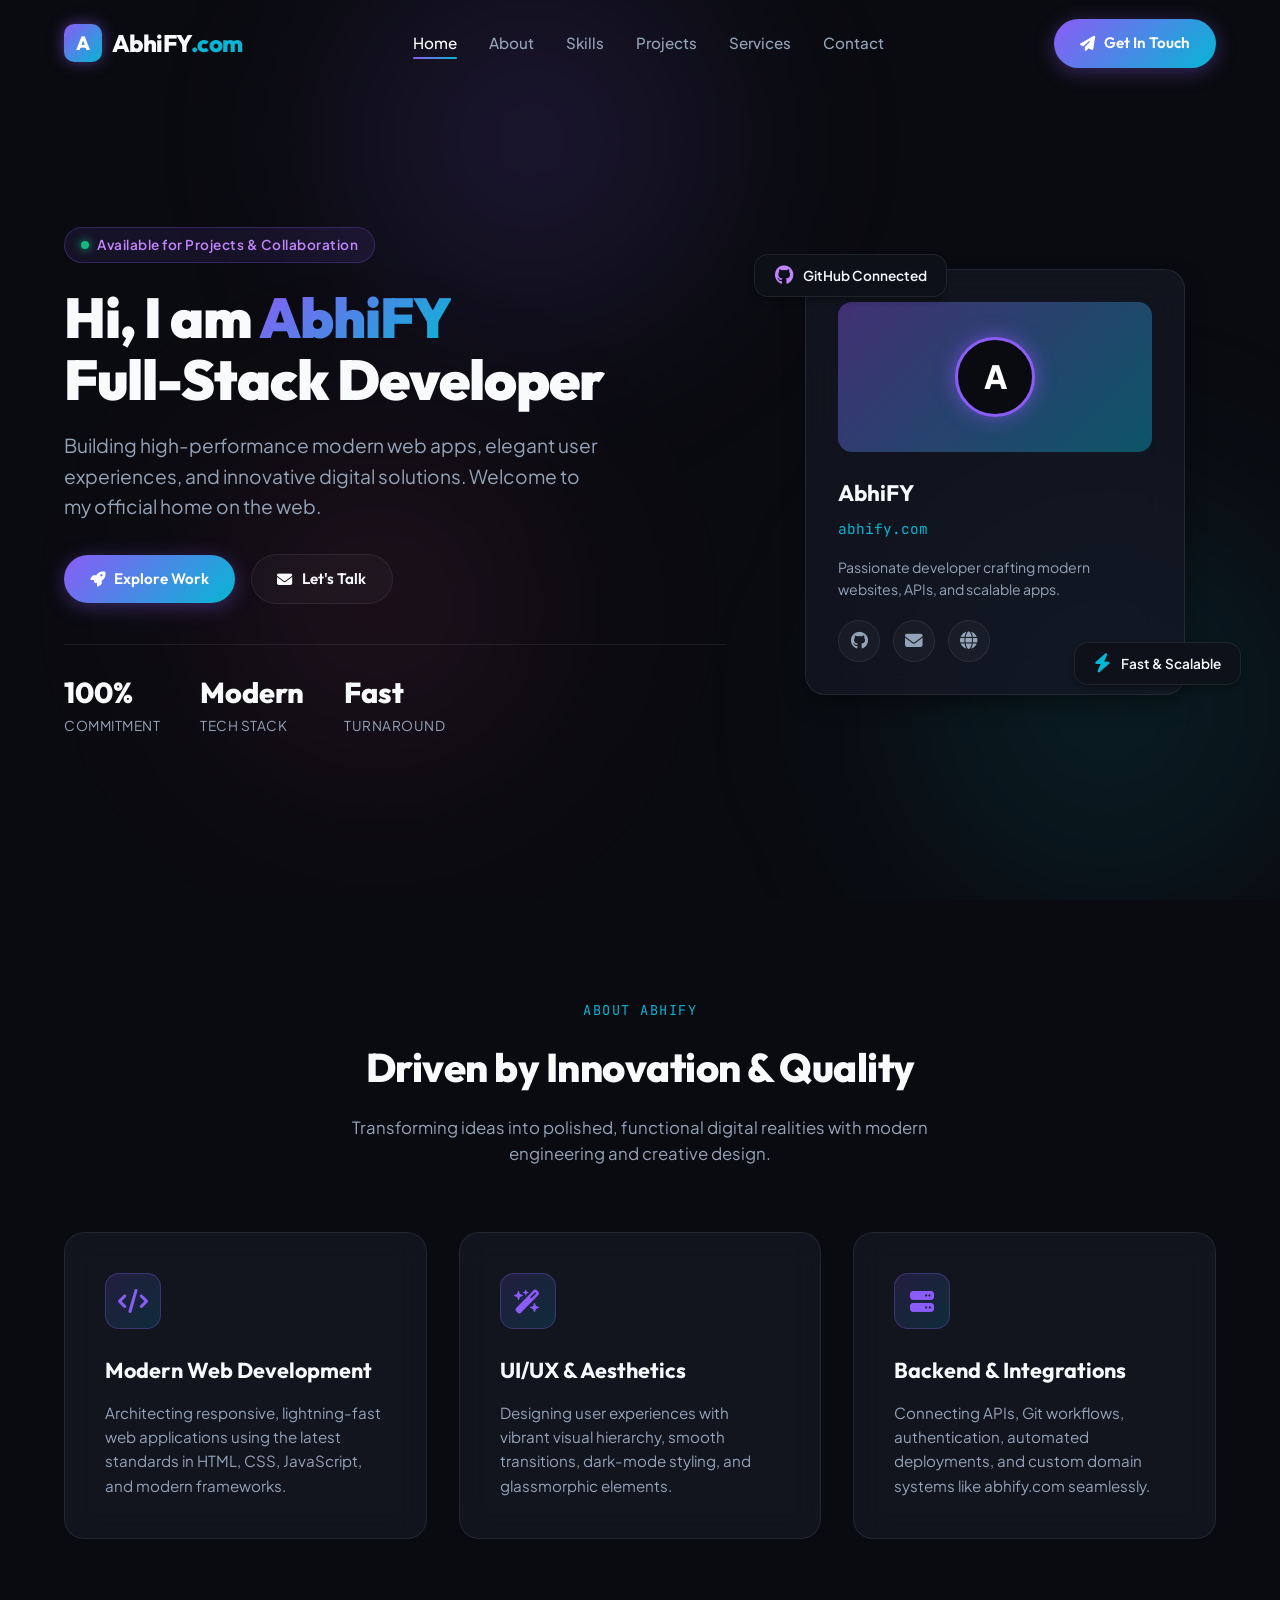
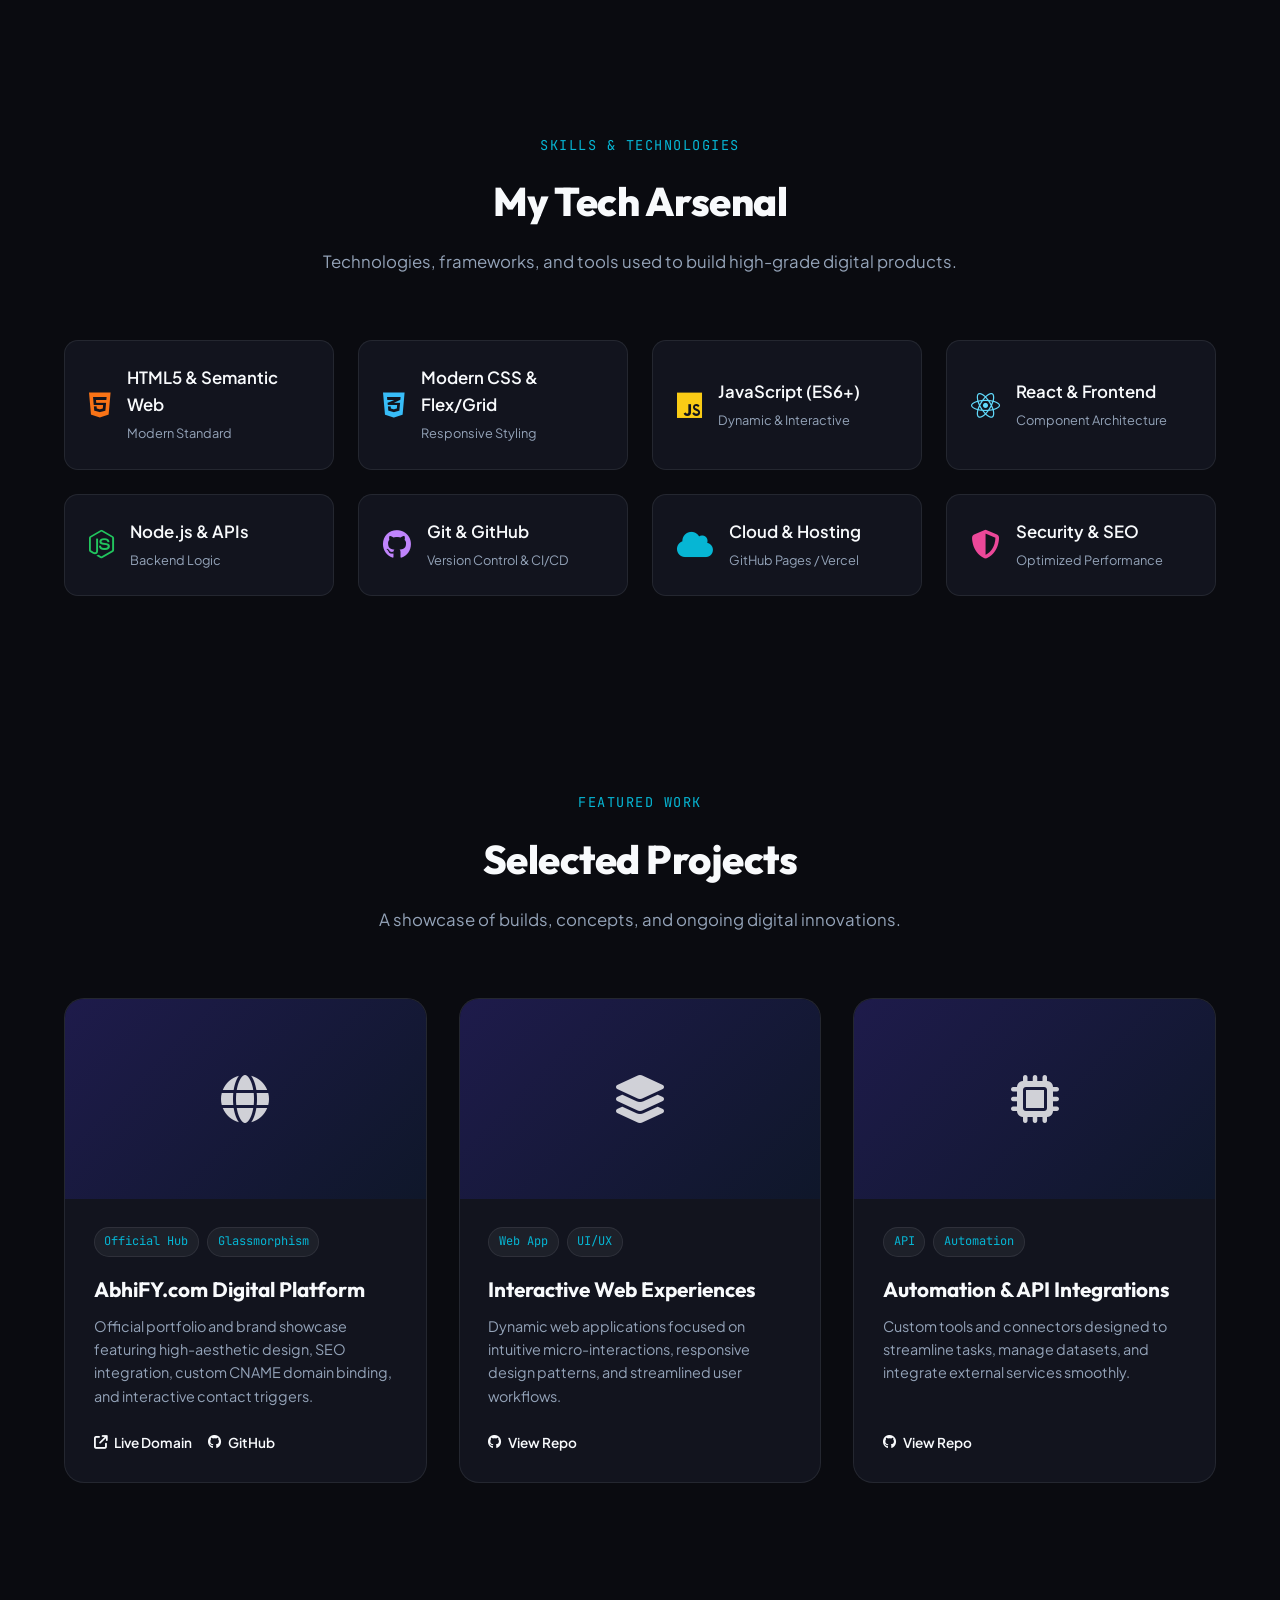
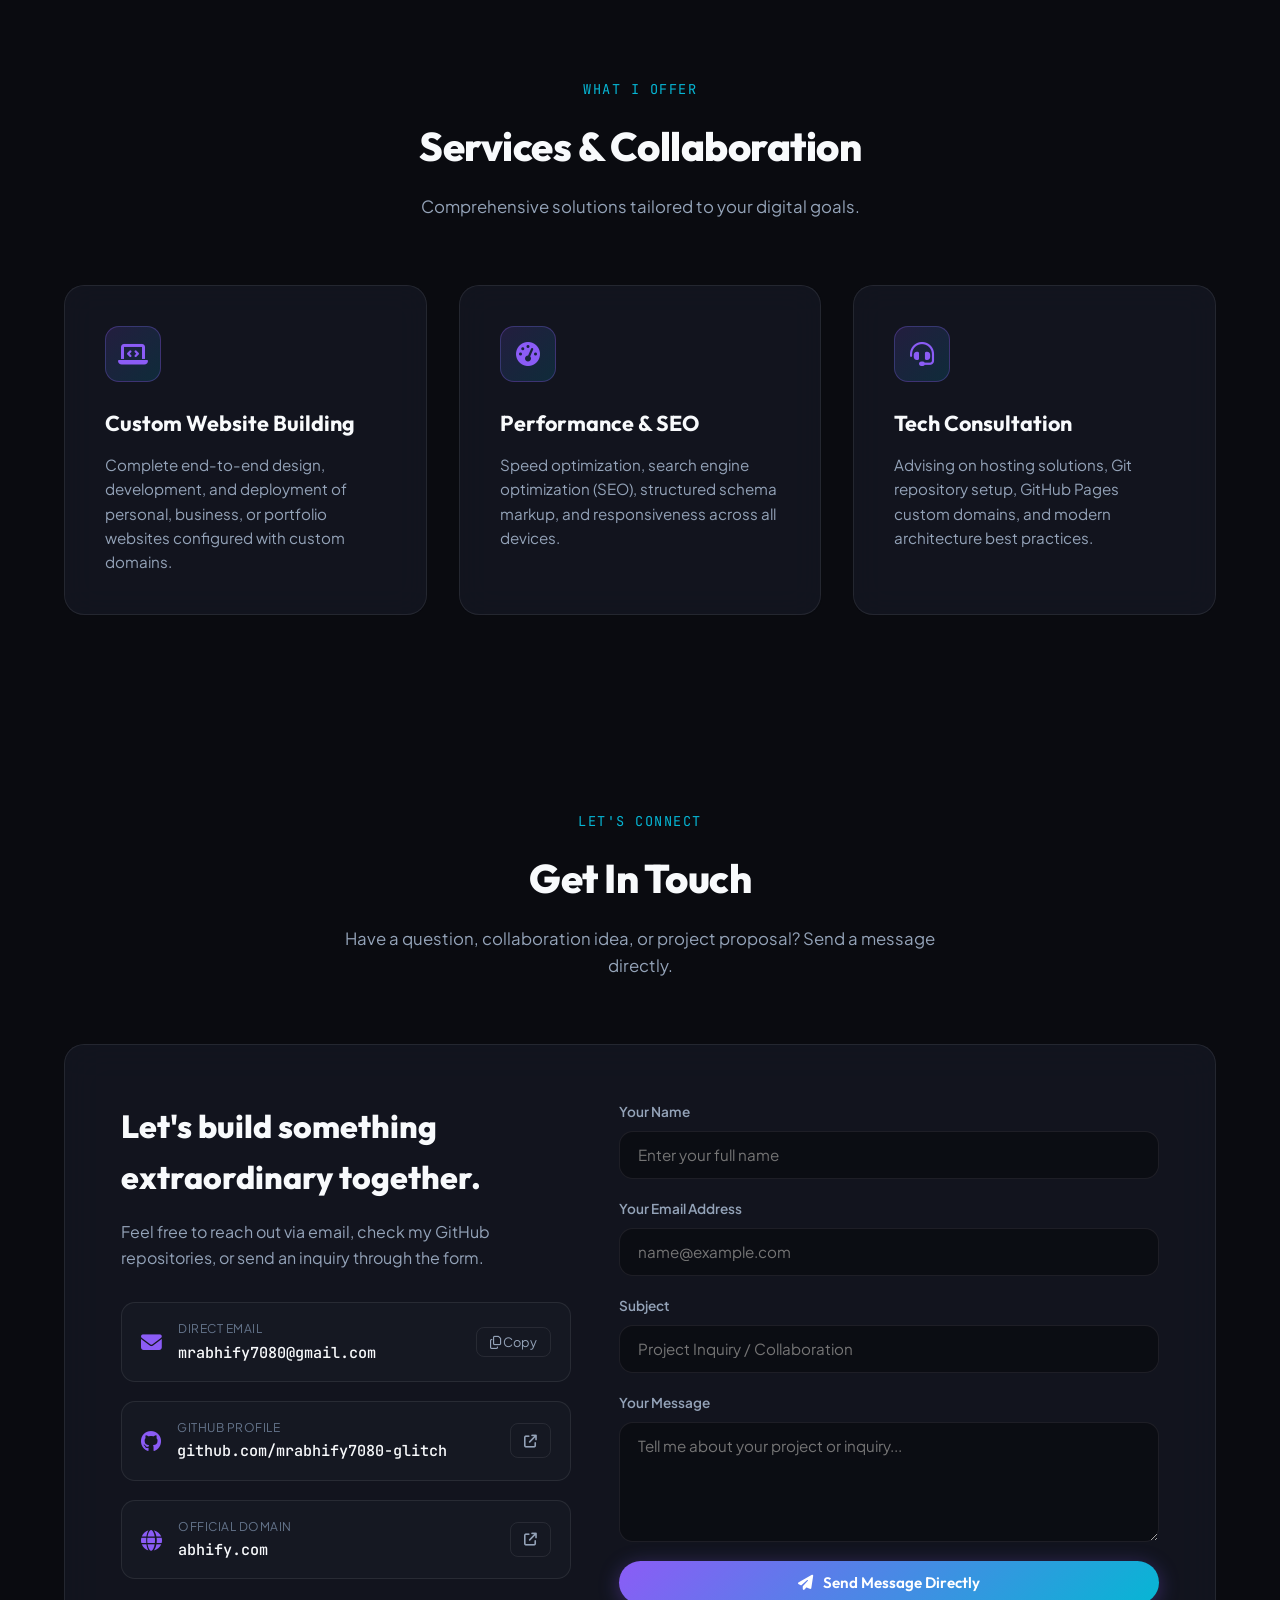
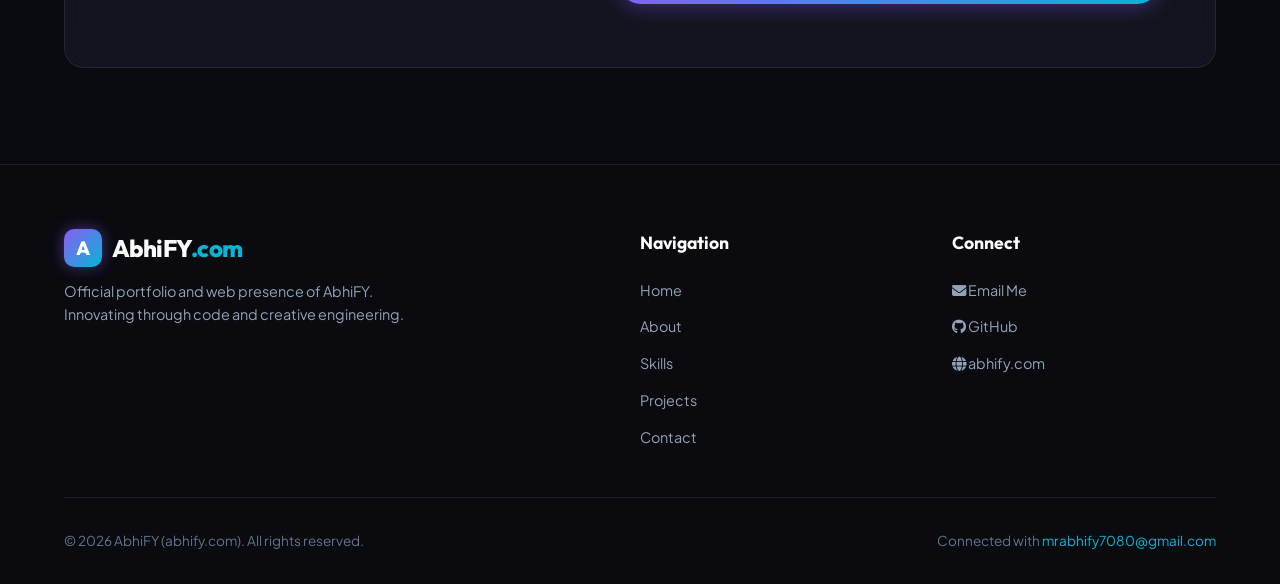
==== commit 257a7145: "fix: update GitHub username to mrabhify7080-glitch" ====
--- a/index.html
+++ b/index.html
@@ -43,7 +43,7 @@
     "url": "https://abhify.com",
     "email": "mailto:mrabhify7080@gmail.com",
     "sameAs": [
-      "https://github.com/mrabhify7080"
+      "https://github.com/mrabhify7080-glitch"
     ],
     "jobTitle": "Full-Stack Developer & Creator"
   }
@@ -144,7 +144,7 @@
               Passionate developer crafting modern websites, APIs, and scalable apps.
             </p>
             <div class="card-quick-links">
-              <a href="https://github.com/mrabhify7080" target="_blank" rel="noopener noreferrer" class="social-btn" title="GitHub" id="quickGithub">
+              <a href="https://github.com/mrabhify7080-glitch" target="_blank" rel="noopener noreferrer" class="social-btn" title="GitHub" id="quickGithub">
                 <i class="fa-brands fa-github"></i>
               </a>
               <a href="mailto:mrabhify7080@gmail.com" class="social-btn" title="Email" id="quickEmail">
@@ -289,7 +289,7 @@
               <a href="https://abhify.com" class="project-btn" target="_blank" rel="noopener noreferrer">
                 <i class="fa-solid fa-arrow-up-right-from-square"></i> Live Domain
               </a>
-              <a href="https://github.com/mrabhify7080" class="project-btn" target="_blank" rel="noopener noreferrer">
+              <a href="https://github.com/mrabhify7080-glitch" class="project-btn" target="_blank" rel="noopener noreferrer">
                 <i class="fa-brands fa-github"></i> GitHub
               </a>
             </div>
@@ -308,7 +308,7 @@
             <h3>Interactive Web Experiences</h3>
             <p>Dynamic web applications focused on intuitive micro-interactions, responsive design patterns, and streamlined user workflows.</p>
             <div class="project-links">
-              <a href="https://github.com/mrabhify7080" class="project-btn" target="_blank" rel="noopener noreferrer">
+              <a href="https://github.com/mrabhify7080-glitch" class="project-btn" target="_blank" rel="noopener noreferrer">
                 <i class="fa-brands fa-github"></i> View Repo
               </a>
             </div>
@@ -327,7 +327,7 @@
             <h3>Automation & API Integrations</h3>
             <p>Custom tools and connectors designed to streamline tasks, manage datasets, and integrate external services smoothly.</p>
             <div class="project-links">
-              <a href="https://github.com/mrabhify7080" class="project-btn" target="_blank" rel="noopener noreferrer">
+              <a href="https://github.com/mrabhify7080-glitch" class="project-btn" target="_blank" rel="noopener noreferrer">
                 <i class="fa-brands fa-github"></i> View Repo
               </a>
             </div>
@@ -399,10 +399,10 @@
                 <div class="contact-item-icon"><i class="fa-brands fa-github"></i></div>
                 <div class="contact-item-text">
                   <label>GitHub Profile</label>
-                  <a href="https://github.com/mrabhify7080" target="_blank" rel="noopener noreferrer">github.com/mrabhify7080</a>
+                  <a href="https://github.com/mrabhify7080-glitch" target="_blank" rel="noopener noreferrer">github.com/mrabhify7080-glitch</a>
                 </div>
               </div>
-              <a href="https://github.com/mrabhify7080" target="_blank" rel="noopener noreferrer" class="copy-btn" style="text-decoration:none;">
+              <a href="https://github.com/mrabhify7080-glitch" target="_blank" rel="noopener noreferrer" class="copy-btn" style="text-decoration:none;">
                 <i class="fa-solid fa-arrow-up-right-from-square"></i>
               </a>
             </div>
@@ -475,7 +475,7 @@
           <h4>Connect</h4>
           <ul class="footer-links">
             <li><a href="mailto:mrabhify7080@gmail.com"><i class="fa-solid fa-envelope"></i> Email Me</a></li>
-            <li><a href="https://github.com/mrabhify7080" target="_blank" rel="noopener noreferrer"><i class="fa-brands fa-github"></i> GitHub</a></li>
+            <li><a href="https://github.com/mrabhify7080-glitch" target="_blank" rel="noopener noreferrer"><i class="fa-brands fa-github"></i> GitHub</a></li>
             <li><a href="https://abhify.com"><i class="fa-solid fa-globe"></i> abhify.com</a></li>
           </ul>
         </div>
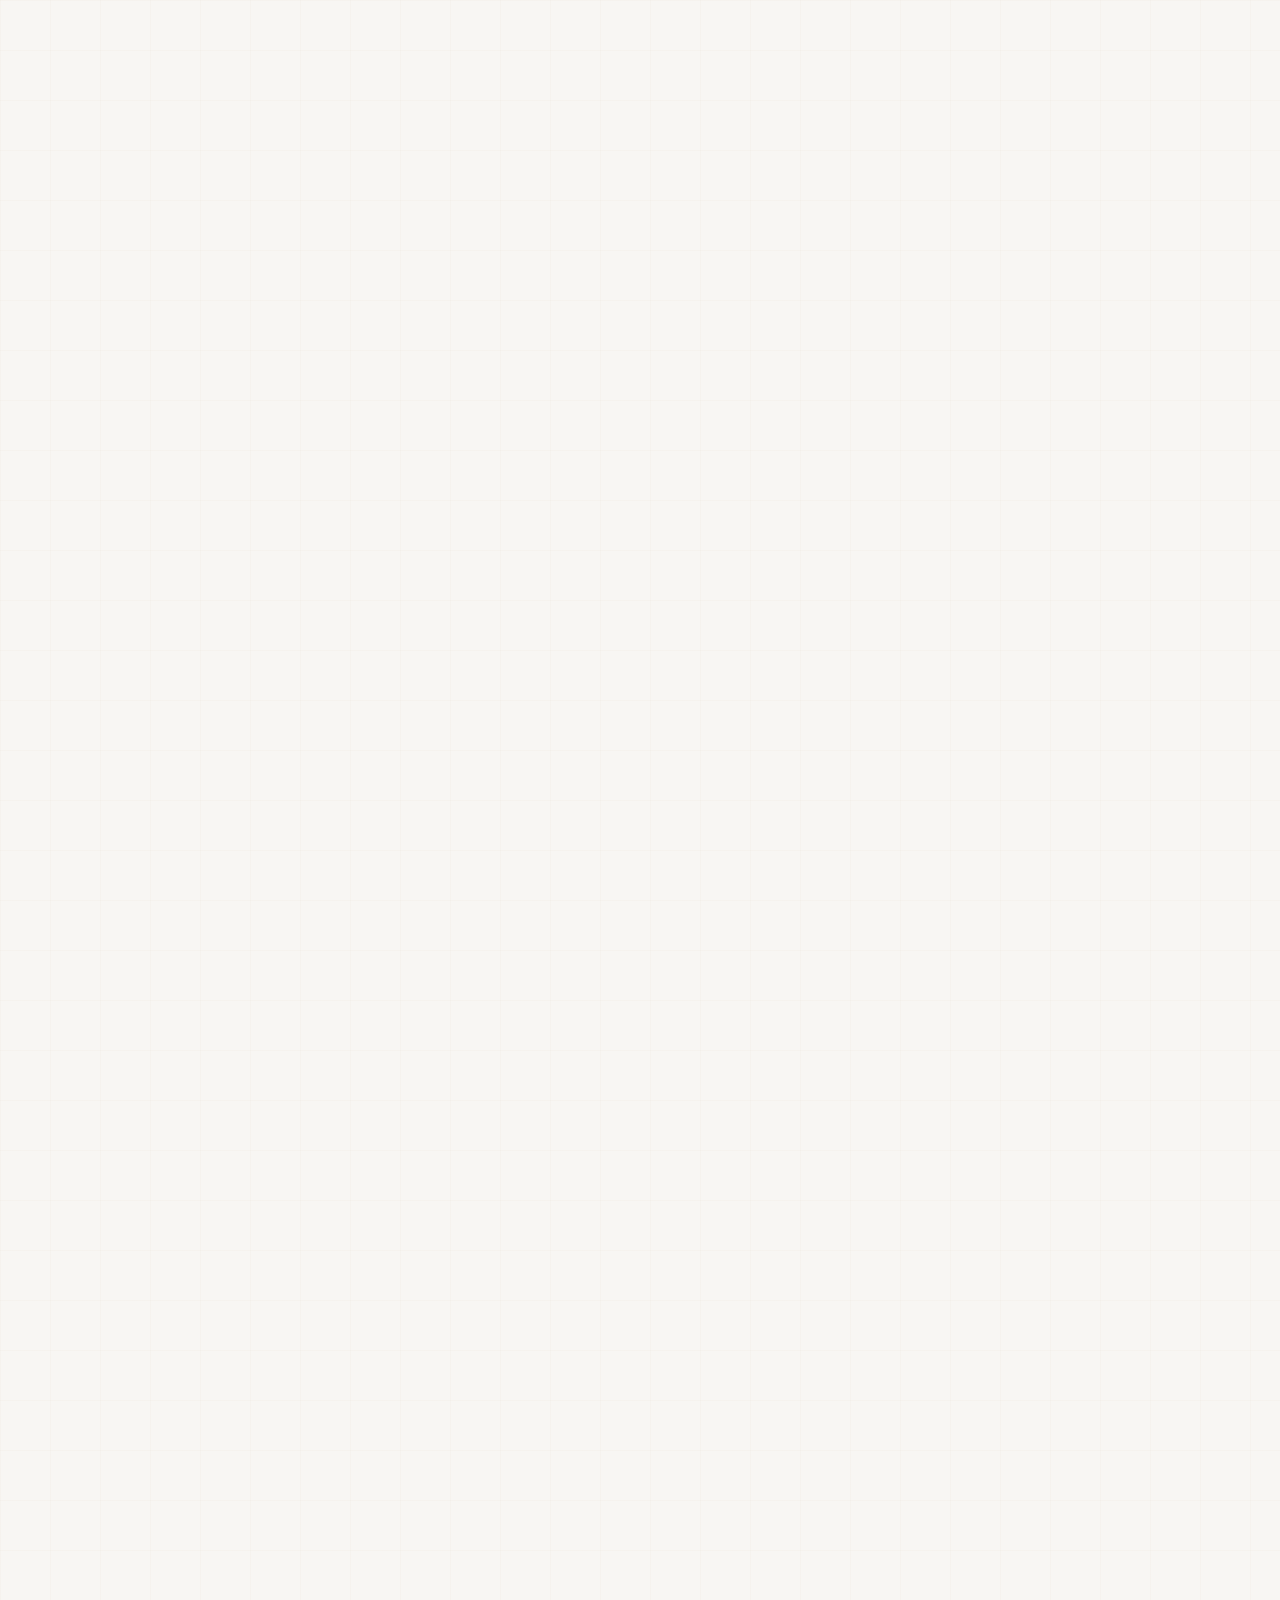
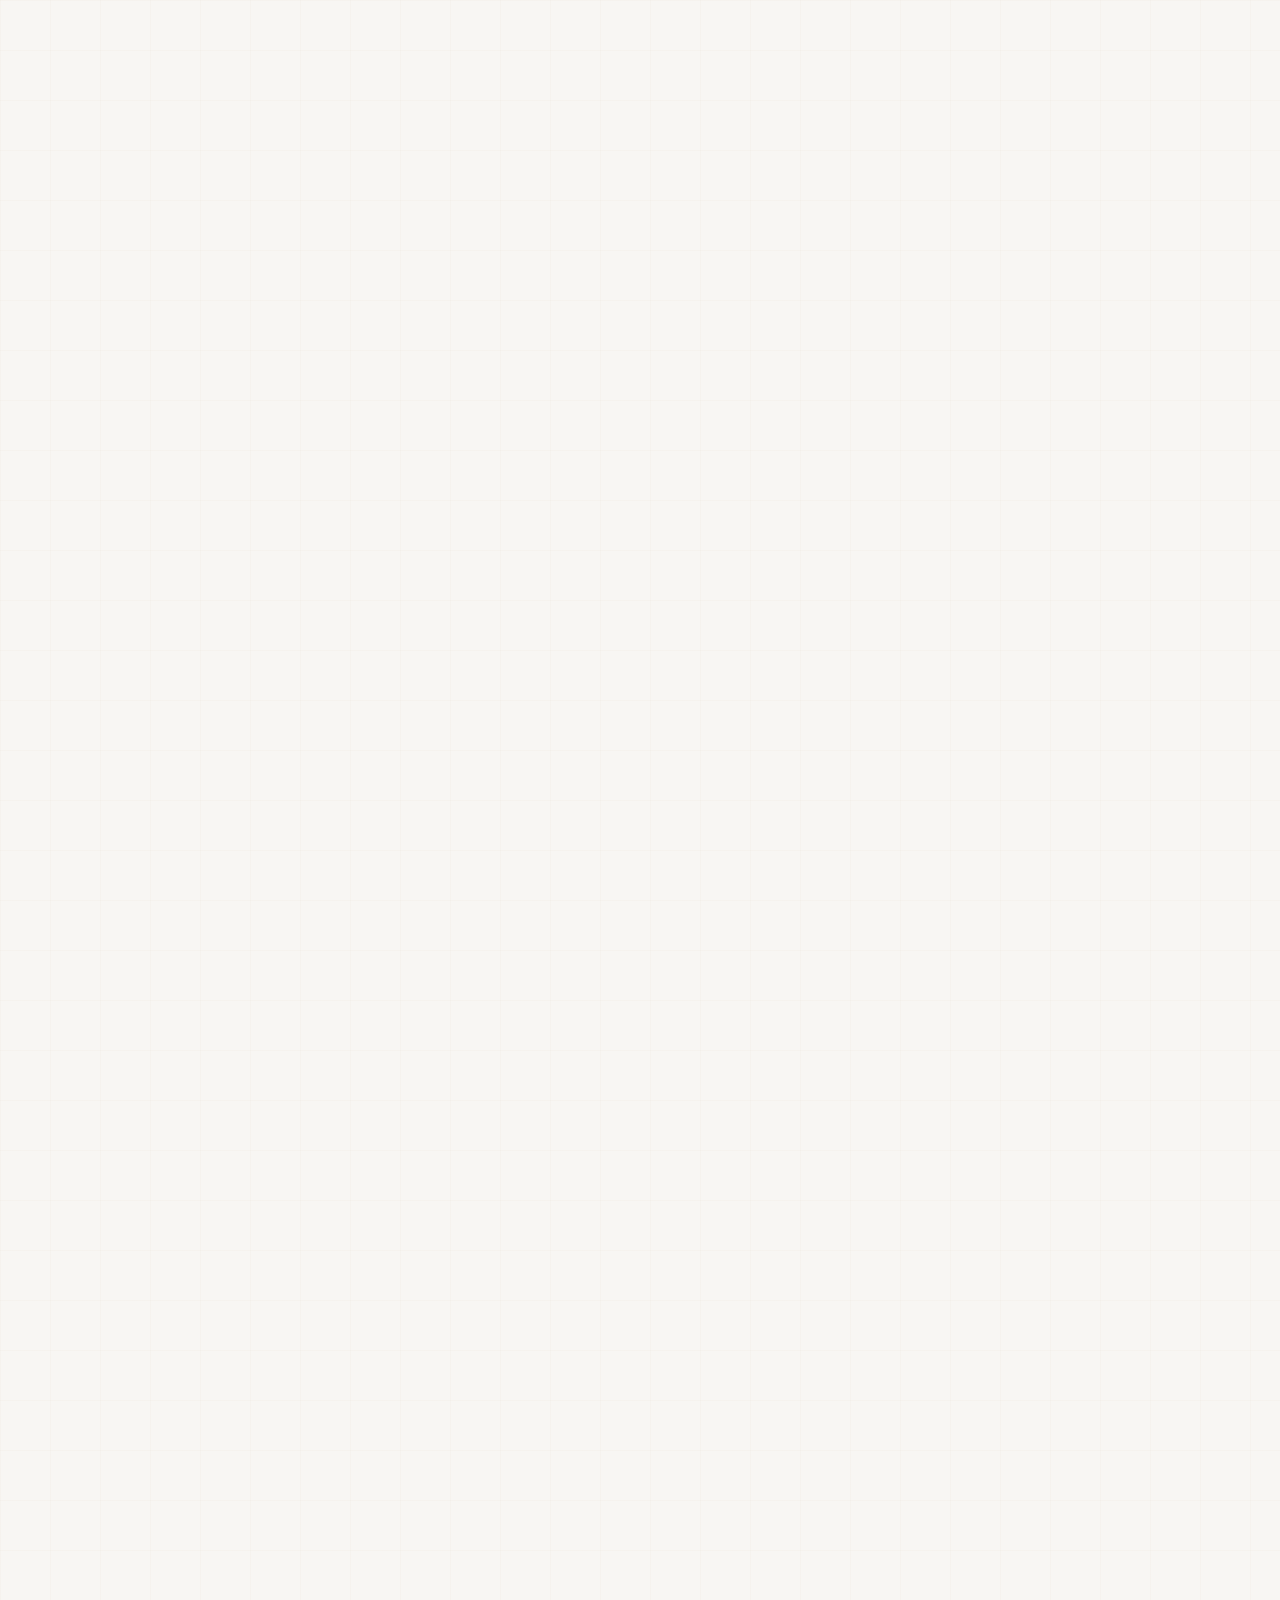
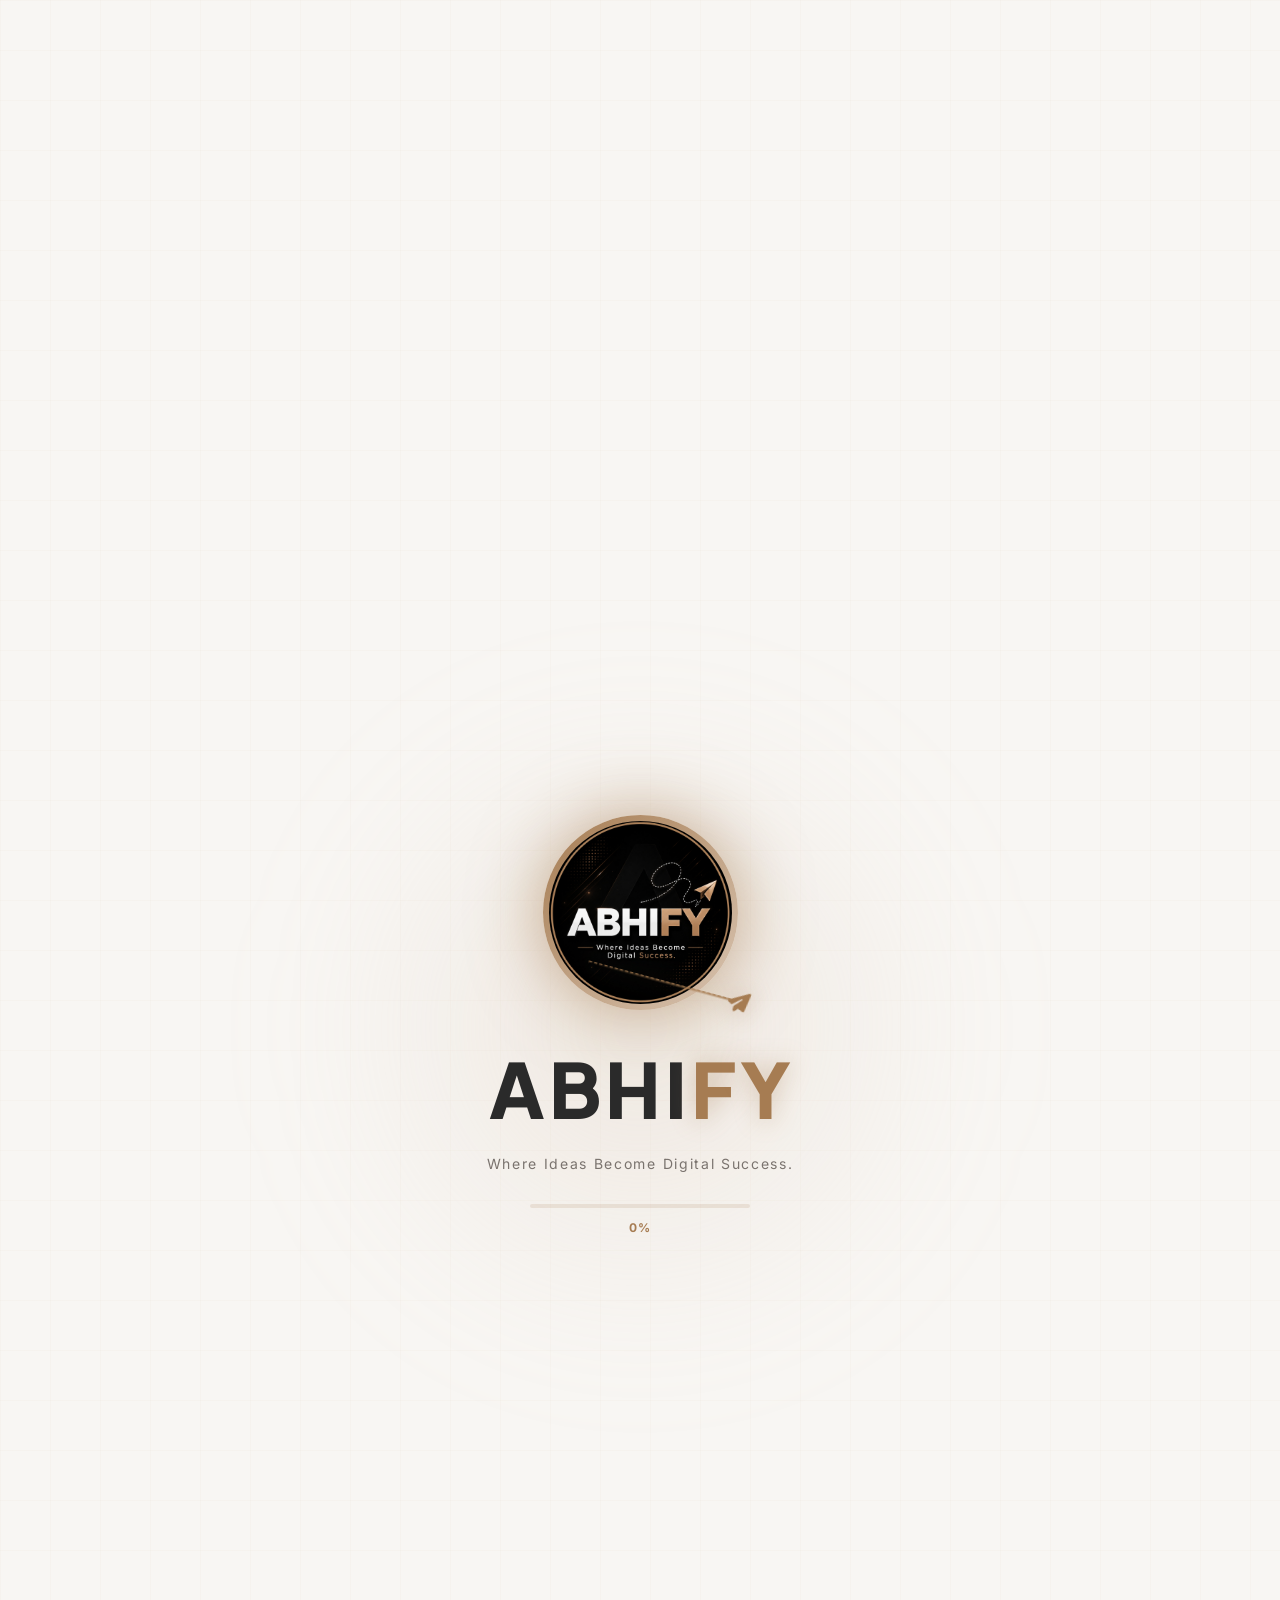
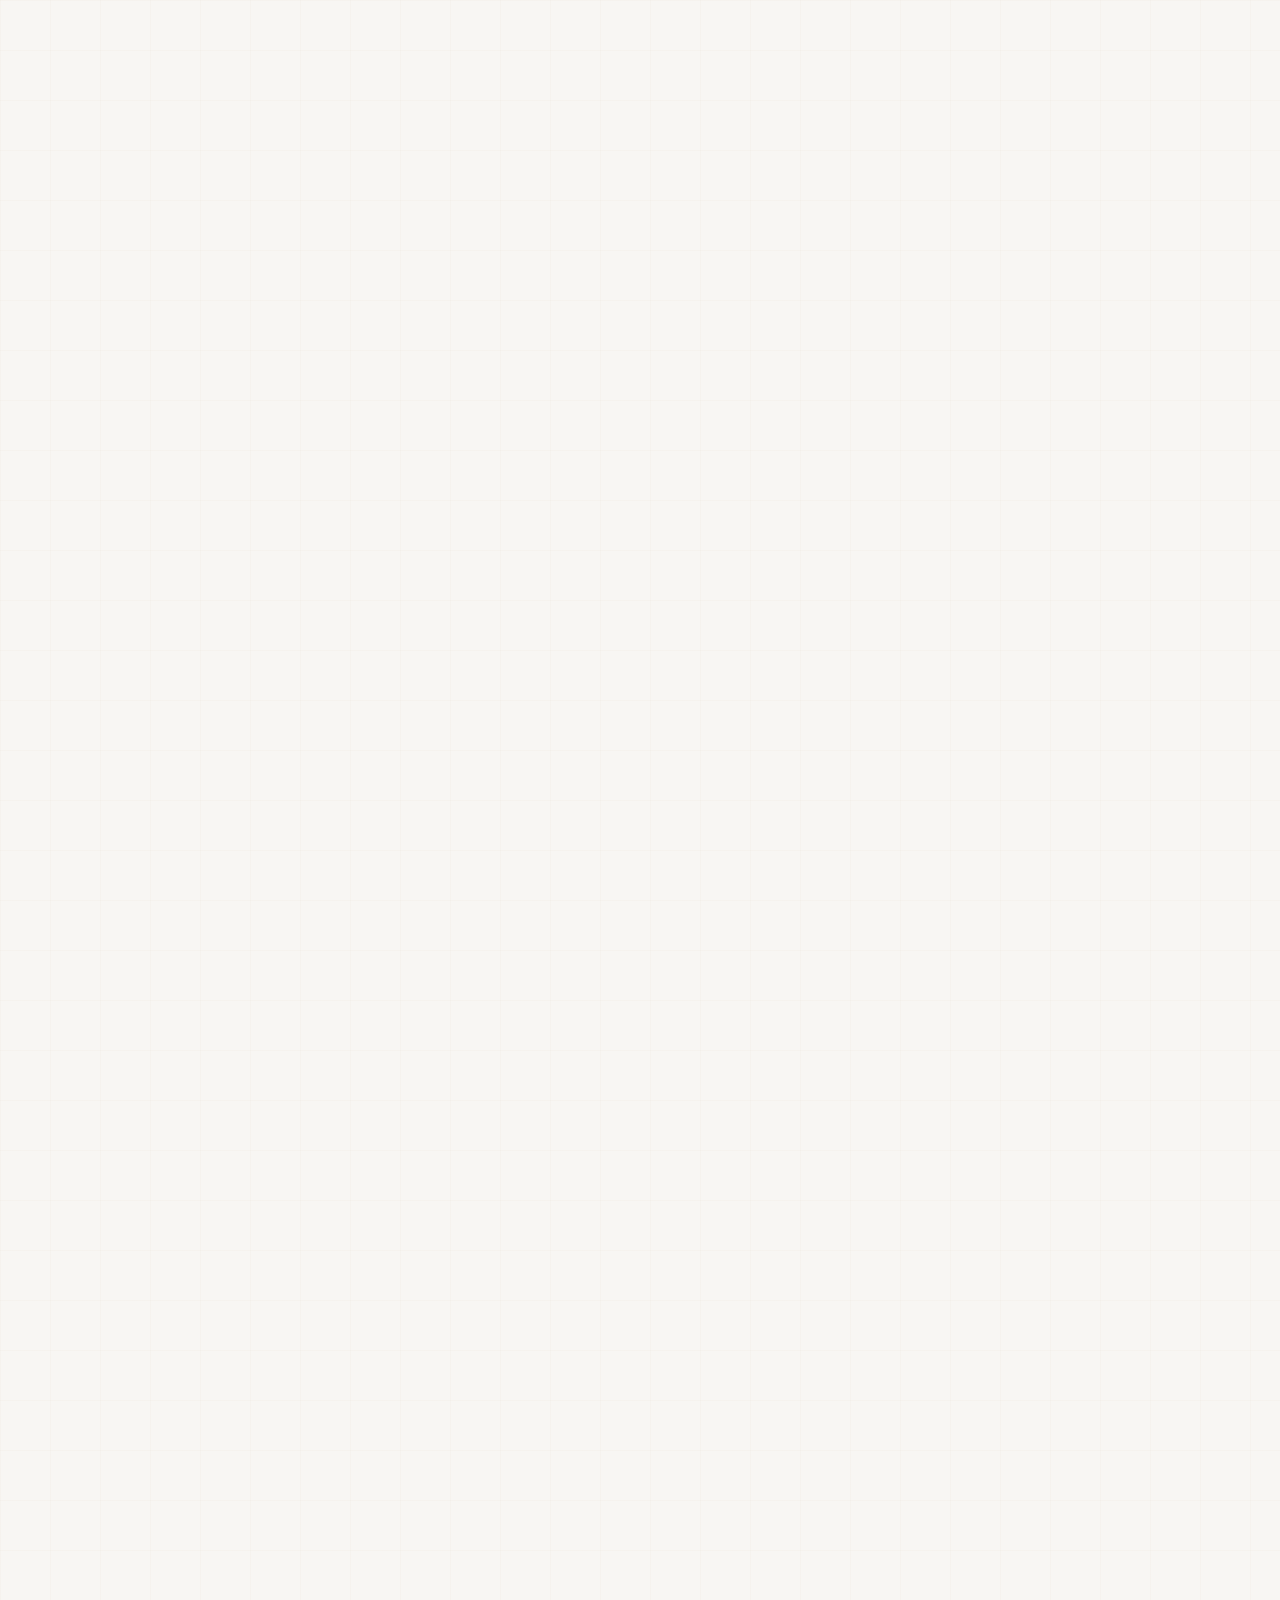
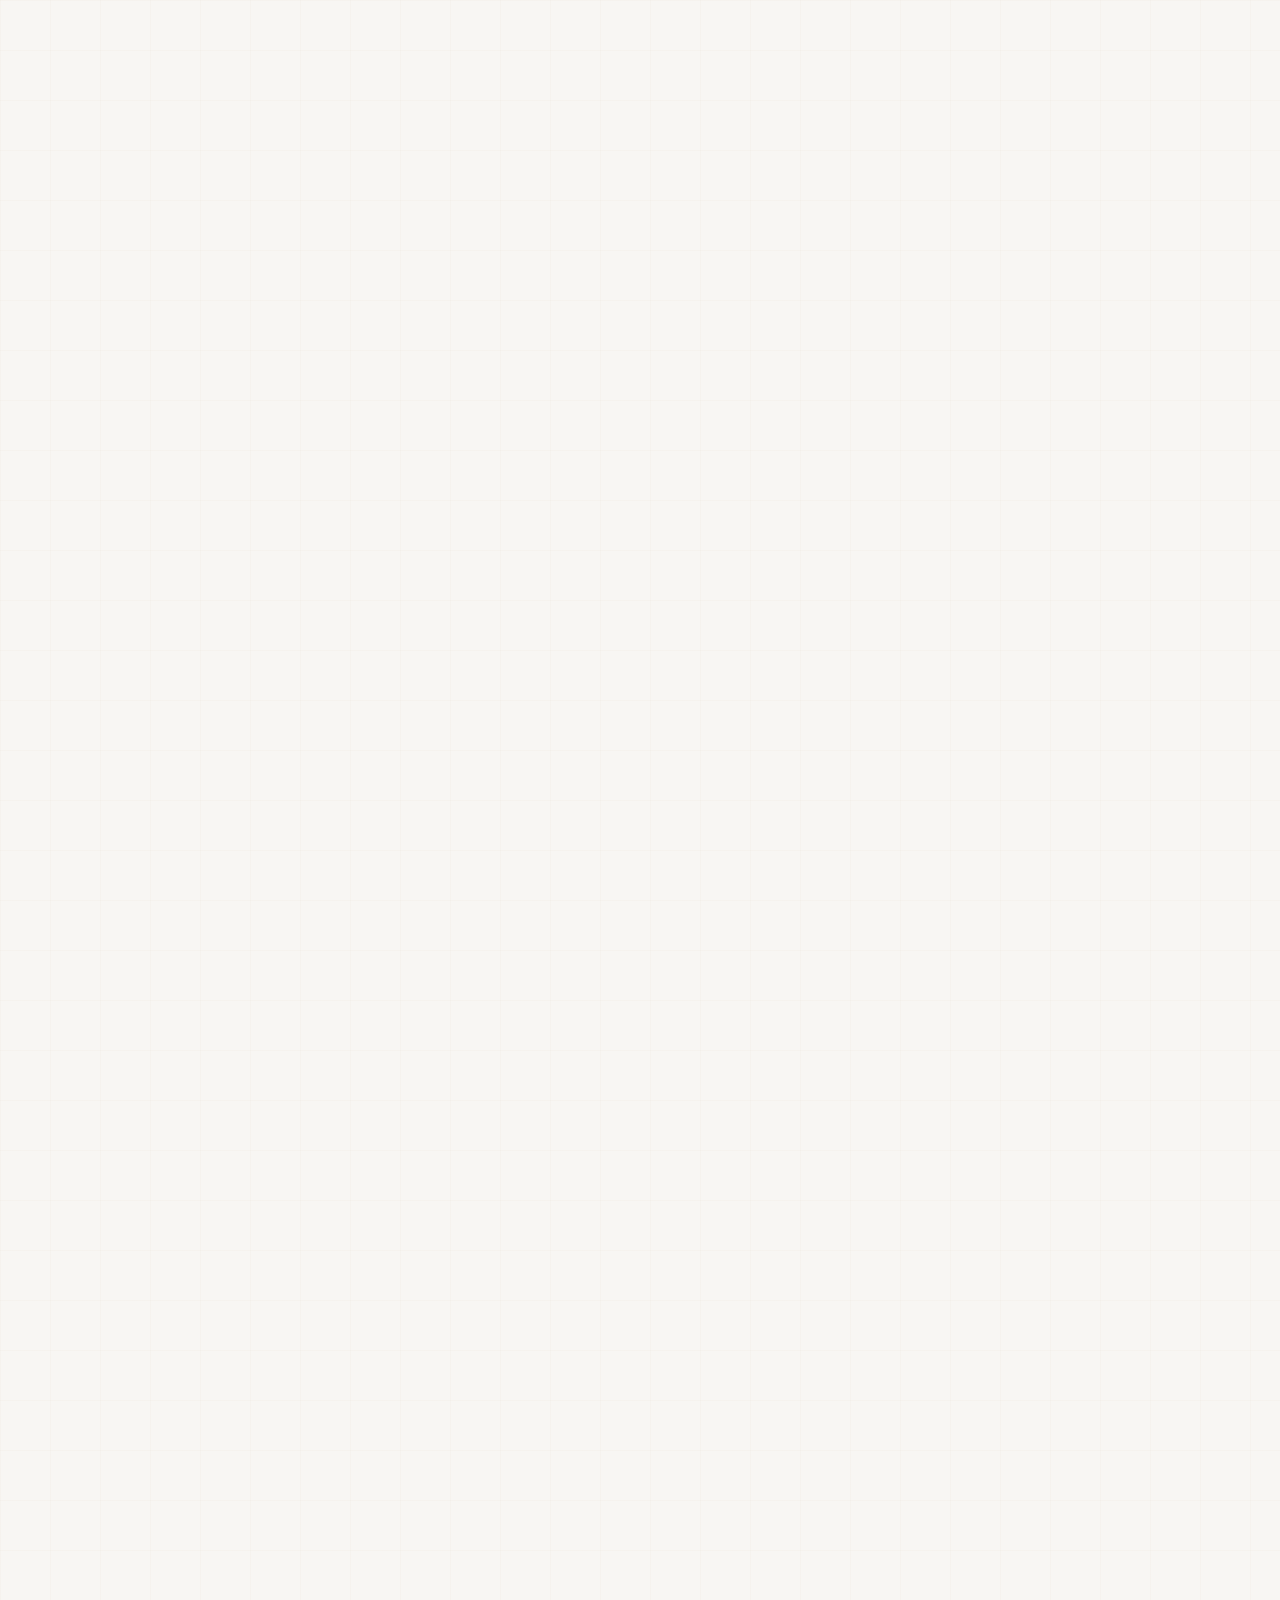
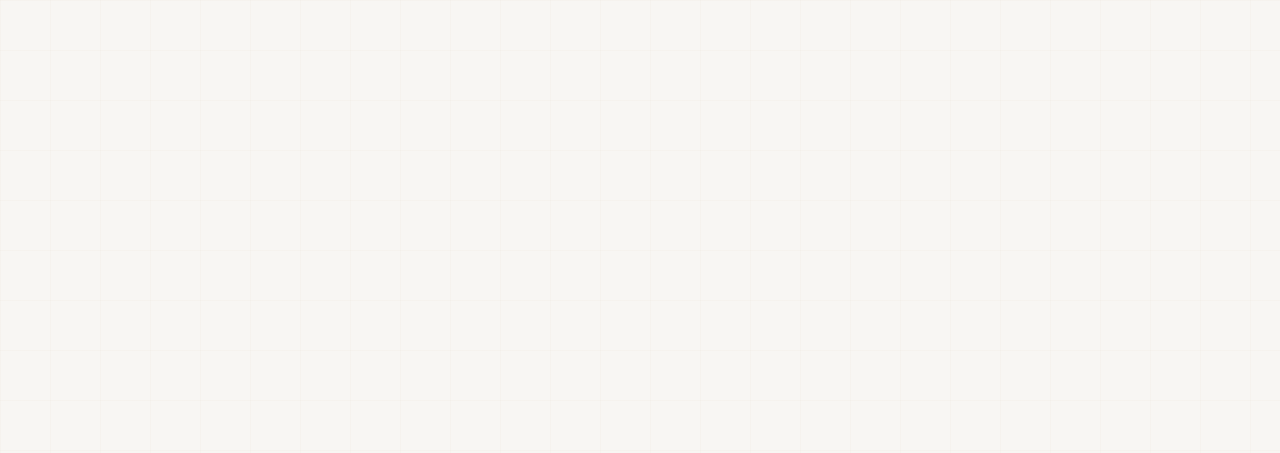
==== commit c1acd8b7: "feat: sync full agency site and remove Trusted By / Client 1-6 section" ====
--- a/index.html
+++ b/index.html
@@ -1,494 +1,576 @@
-<!DOCTYPE html>
+﻿<!DOCTYPE html>
 <html lang="en">
 <head>
-  <meta charset="UTF-8">
-  <meta name="viewport" content="width=device-width, initial-scale=1.0">
-  
-  <!-- Primary Meta Tags -->
-  <title>AbhiFY | Official Website & Portfolio</title>
-  <meta name="title" content="AbhiFY | Official Website & Portfolio">
-  <meta name="description" content="Official website of AbhiFY (abhify.com). Full-stack developer, digital creator, and technology innovator. Contact: mrabhify7080@gmail.com">
-  <meta name="keywords" content="AbhiFY, abhify.com, Full Stack Developer, Tech Creator, Web Development, Portfolio, mrabhify7080@gmail.com">
-  <meta name="author" content="AbhiFY">
-  <meta name="robots" content="index, follow">
-
-  <!-- Open Graph / Facebook -->
-  <meta property="og:type" content="website">
-  <meta property="og:url" content="https://abhify.com/">
-  <meta property="og:title" content="AbhiFY | Official Website & Portfolio">
-  <meta property="og:description" content="Discover projects, tech solutions, and creations by AbhiFY. Contact: mrabhify7080@gmail.com">
-  <meta property="og:image" content="https://abhify.com/assets/og-image.png">
-
-  <!-- Twitter -->
-  <meta property="twitter:card" content="summary_large_image">
-  <meta property="twitter:url" content="https://abhify.com/">
-  <meta property="twitter:title" content="AbhiFY | Official Website & Portfolio">
-  <meta property="twitter:description" content="Discover projects, tech solutions, and creations by AbhiFY. Contact: mrabhify7080@gmail.com">
-
-  <!-- Favicon -->
-  <link rel="icon" type="image/svg+xml" href="data:image/svg+xml,<svg xmlns=%22http://www.w3.org/2000/svg%22 viewBox=%220 0 100 100%22><text y=%22.9em%22 font-size=%2290%22>⚡</text></svg>">
-
-  <!-- Stylesheet -->
-  <link rel="stylesheet" href="css/style.css">
-
-  <!-- Font Awesome Icons -->
-  <link rel="stylesheet" href="https://cdnjs.cloudflare.com/ajax/libs/font-awesome/6.5.1/css/all.min.css" integrity="sha512-DTOQO9RWCH3ppGqcWaEA1BIZOC6xxalwEsw9c2QQeAIftl+Vegovlnee1c9QX4TctnWMn13TZye+giMm8e2LwA==" crossorigin="anonymous" referrerpolicy="no-referrer" />
-
-  <!-- Schema.org JSON-LD -->
-  <script type="application/ld+json">
-  {
-    "@context": "https://schema.org",
-    "@type": "Person",
-    "name": "AbhiFY",
-    "url": "https://abhify.com",
-    "email": "mailto:mrabhify7080@gmail.com",
-    "sameAs": [
-      "https://github.com/mrabhify7080-glitch"
-    ],
-    "jobTitle": "Full-Stack Developer & Creator"
-  }
-  </script>
+<meta charset="UTF-8">
+<meta name="viewport" content="width=device-width, initial-scale=1.0">
+<title>Best Digital Marketing Agency in Varanasi | AbhiFY â SEO, Google Ads, Web Design</title>
+<meta name="description" content="AbhiFY is a top-rated digital marketing agency in Varanasi, UP offering SEO, Google Ads, Meta Ads, website design, social media marketing & branding. Get a free consultation today.">
+<script type="application/ld+json">
+{
+  "@context": "https://schema.org",
+  "@type": "LocalBusiness",
+  "name": "AbhiFY Digital Marketing",
+  "url": "https://abhify.com",
+  "logo": "https://abhify.com/logo.jpg",
+  "image": "https://abhify.com/logo.jpg",
+  "telephone": "+919569890314",
+  "email": "abhify07@gmail.com",
+  "address": {
+    "@type": "PostalAddress",
+    "addressLocality": "Varanasi",
+    "addressRegion": "Uttar Pradesh",
+    "addressCountry": "IN"
+  },
+  "description": "Premium digital marketing agency in Varanasi specializing in SEO, Google Ads, Meta Ads, website design, social media marketing, and branding.",
+  "priceRange": "â¹â¹",
+  "openingHours": "Mo-Sa 09:00-18:00",
+  "sameAs": [
+    "https://www.instagram.com/mrabhi_fy70/",
+    "https://www.facebook.com/profile.php?id=61585173705813"
+  ],
+  "serviceType": ["SEO", "Google Ads Management", "Meta Ads", "Website Design", "Social Media Marketing", "Graphic Design", "Branding"]
+}
+</script>
+<link rel="preconnect" href="https://fonts.googleapis.com">
+<link href="https://fonts.googleapis.com/css2?family=Plus+Jakarta+Sans:wght@300;400;500;600;700;800&family=Outfit:wght@300;400;500;600;700;800;900&family=Manrope:wght@300;400;500;600;700;800&family=Inter:wght@300;400;500;600&display=swap" rel="stylesheet">
+<link rel="stylesheet" href="https://cdnjs.cloudflare.com/ajax/libs/font-awesome/6.5.1/css/all.min.css">
+<link rel="stylesheet" href="style.css?v=2">
+<link rel="icon" type="image/jpeg" href="logo.jpg">
+<link rel="apple-touch-icon" href="logo.jpg">
 </head>
 <body>
-
-  <!-- Ambient Glowing Backgrounds -->
-  <div class="bg-glow-container">
-    <div class="bg-glow-1"></div>
-    <div class="bg-glow-2"></div>
-    <div class="bg-glow-3"></div>
-  </div>
-
-  <!-- Header & Navigation -->
-  <header class="site-header">
-    <div class="container nav-wrapper">
-      <a href="#home" class="brand-logo" id="brandLogo">
-        <span class="logo-badge">A</span>
-        <span>AbhiFY<span class="dot">.com</span></span>
-      </a>
-
-      <ul class="nav-menu" id="navMenu">
-        <li><a href="#home" class="nav-link active">Home</a></li>
-        <li><a href="#about" class="nav-link">About</a></li>
-        <li><a href="#skills" class="nav-link">Skills</a></li>
-        <li><a href="#projects" class="nav-link">Projects</a></li>
-        <li><a href="#services" class="nav-link">Services</a></li>
-        <li><a href="#contact" class="nav-link">Contact</a></li>
+<div class="page-wipe"></div>
+
+<div id="loader" class="global-preloader">
+  <div class="preloader-bg">
+    <canvas id="preloader-particles"></canvas>
+    <div class="preloader-grid"></div>
+    <div class="preloader-beam"></div>
+  </div>
+  <div class="preloader-content">
+    <div class="preloader-logo-wrap">
+      <img src="logo.jpg" alt="AbhiFY Logo" class="preloader-logo-img">
+    </div>
+    <div class="logo-seq">
+      <span class="p-letter">A</span>
+      <span class="p-letter">B</span>
+      <span class="p-letter">H</span>
+      <span class="p-letter">I</span>
+      <span class="p-letter p-red">F</span>
+      <span class="p-letter p-red">Y</span>
+      <div class="plane-wrap">
+        <i class="fa-solid fa-paper-plane"></i>
+        <div class="plane-trail"></div>
+      </div>
+      <div class="scan-beam"></div>
+    </div>
+    <p class="preloader-tagline">Where Ideas Become Digital Success.</p>
+    <div class="preloader-progress-box">
+      <div class="preloader-bar"><div class="preloader-fill" id="preloaderFill"></div></div>
+      <span class="preloader-pct" id="preloaderPct">0%</span>
+    </div>
+  </div>
+</div>
+<div id="cursor-glow"></div>
+<div id="cursor-dot"></div>
+<div id="scroll-progress"></div>
+
+<!-- ================= NAVIGATION ================= -->
+<header id="site-header">
+  <div class="container">
+    <nav>
+      <a href="index.html" class="logo" aria-label="AbhiFY Home"><img src="logo.jpg" alt="AbhiFY Logo" class="brand-logo-img"></a>
+      <ul class="nav-links">
+        <li><a href="index.html" class="active">Home</a></li>
+        <li><a href="about.html">About</a></li>
+        <li><a href="services.html">Services</a></li>
+        <li><a href="blog.html">Blog</a></li>
+        <li><a href="contact.html">Contact</a></li>
       </ul>
-
-      <div class="nav-actions">
-        <a href="#contact" class="btn btn-primary btn-glow" id="navContactBtn">
-          <i class="fa-solid fa-paper-plane"></i> Get In Touch
+      <a href="contact.html" class="nav-cta btn-ripple"><span>Let's Grow</span> <i class="fa-solid fa-arrow-right-long cta-arrow"></i></a>
+      <div class="burger" id="burger"><span></span><span></span><span></span></div>
+    </nav>
+  </div>
+</header>
+
+<div class="nav-overlay" id="navOverlay"></div>
+<div class="mobile-nav" id="mobileNav">
+  <a href="index.html" class="active">Home</a>
+  <a href="about.html">About</a>
+  <a href="services.html">Services</a>
+  <a href="blog.html">Blog</a>
+  <a href="contact.html">Contact</a>
+</div>
+
+<!-- ================= HERO ================= -->
+<section id="hero">
+  <canvas id="particles-canvas"></canvas>
+  <div class="hero-grid"></div>
+  <div class="glow-orb o1"></div>
+  <div class="glow-orb o2"></div>
+  <div class="glow-orb o3"></div>
+  
+  <div class="container hero-container" style="display: flex; align-items: center; gap: 48px; flex-wrap: wrap;">
+    <div class="hero-text" style="flex: 1; min-width: 320px;">
+
+      
+      <h1 class="hero-name reveal in" style="font-size: clamp(40px, 5.8vw, 76px); max-width: 900px; margin-bottom: 20px;">
+        Grow Your Business With <span class="logo-text">Data-Driven <span>Marketing</span></span>
+      </h1>
+      
+      <p class="hero-role reveal in" style="font-size: clamp(18px, 2.2vw, 24px); margin-bottom: 20px; color: var(--btn-primary);">
+        We build <span id="typed-text"></span><span class="typed-cursor">|</span>
+      </p>
+      
+      <p class="hero-sub reveal in" style="max-width: 680px; font-size: 16.5px; line-height: 1.8; margin-bottom: 36px; color: var(--text-secondary);">
+        Turning Strategy Into Predictable Revenue. High-converting SEO, ROI-focused Google Ads, Meta Ad campaigns, and premium Scandinavian web design for ambitious brands.
+      </p>
+      
+      <div class="hero-btns reveal in" style="display: flex; gap: 16px; justify-content: center; flex-wrap: wrap; margin-bottom: 48px;">
+        <a href="contact.html" class="btn btn-primary rippleize" style="padding: 16px 36px; font-size: 15px;">
+          <i class="fa-solid fa-paper-plane" style="margin-right: 6px;"></i> Get Free Audit &rarr;
         </a>
-        <button class="mobile-toggle" id="mobileToggle" aria-label="Toggle navigation menu">
-          <i class="fa-solid fa-bars"></i>
-        </button>
-      </div>
-    </div>
-  </header>
-
-  <!-- Hero Section -->
-  <section class="hero-section" id="home">
-    <div class="container hero-grid">
-      <div class="hero-content">
-        <div class="hero-tag">
-          <span class="status-dot"></span>
-          <span>Available for Projects & Collaboration</span>
-        </div>
-        <h1 class="hero-title">
-          Hi, I am <span class="gradient-text">AbhiFY</span><br>
-          <span id="typewriterText">Full-Stack Developer</span>
-        </h1>
-        <p class="hero-subtitle">
-          Building high-performance modern web apps, elegant user experiences, and innovative digital solutions. Welcome to my official home on the web.
+        <a href="services.html" class="btn btn-outline rippleize" style="padding: 16px 36px; font-size: 15px;">
+          <i class="fa-solid fa-layer-group" style="margin-right: 6px;"></i> Explore Services
+        </a>
+      </div>
+
+      <!-- Hero Highlights Badges -->
+      <div class="hero-badges reveal in" style="display: flex; gap: 20px; justify-content: center; flex-wrap: wrap; margin-bottom: 50px; font-size: 13.5px; color: var(--text-secondary); font-family: var(--font-alt);">
+        <span><i class="fa-solid fa-circle-check" style="color: #10B981; margin-right: 6px;"></i> 100% Data-Driven</span>
+        <span><i class="fa-solid fa-circle-check" style="color: #10B981; margin-right: 6px;"></i> No Hidden Costs</span>
+        <span><i class="fa-solid fa-circle-check" style="color: #10B981; margin-right: 6px;"></i> Dedicated Support</span>
+      </div>
+      
+      <div class="hero-stats reveal in">
+        <div><b><span class="count-up" data-target="50">0</span>+</b><span>Projects Delivered</span></div>
+        <div><b><span class="count-up" data-target="25">0</span>+</b><span>Active Clients</span></div>
+        <div><b><span class="count-up" data-target="3">0</span>+</b><span>Years Experience</span></div>
+        <div><b><span class="count-up" data-target="98">0</span>%</b><span>Client Satisfaction</span></div>
+      </div>
+    </div>
+
+    <!-- PHOTO SPOT: Floating Transparent 3D Character (Zoomed) -->
+    <div class="reveal-zoom" style="flex: 0 0 auto; max-width: 500px; width: 100%; display: flex; justify-content: center; position: relative;">
+      <!-- Glow behind character -->
+      <div style="position: absolute; width: 320px; height: 320px; background: radial-gradient(circle, rgba(217, 119, 6, 0.3) 0%, rgba(166, 124, 82, 0.1) 60%, transparent 100%); top: 50%; left: 50%; transform: translate(-50%, -50%); border-radius: 50%; filter: blur(35px); pointer-events: none;"></div>
+      
+      <div style="position: relative; width: 100%; max-width: 440px; height: 540px; display: flex; align-items: flex-end; justify-content: center; overflow: visible;">
+        <img src="hero-image.png" alt="AbhiFY Digital Marketing Specialist" style="width: 100%; height: 100%; object-fit: contain; transform: scale(1.28); transform-origin: bottom center; filter: drop-shadow(0 15px 35px rgba(0, 0, 0, 0.3)); animation: floatHero 4s ease-in-out infinite;">
+      </div>
+    </div>
+  </div>
+  <div class="scroll-indicator"><div class="mouse"><i></i></div>Scroll</div>
+</section>
+
+<!-- ================= SECTION 1: OUR SERVICES ================= -->
+<section id="services" class="preview-section">
+  <div class="container">
+    <div class="section-head reveal">
+      <span class="section-tag"><i class="fa-solid fa-rocket" style="margin-right: 6px;"></i> Core Solutions</span>
+      <h2 class="section-title">What We <span>Do Best</span></h2>
+      <p class="section-sub">End-to-end digital marketing and web solutions tailored to scale your brand online.</p>
+    </div>
+    <div class="preview-services-grid">
+      
+      <div class="service-card glass-card reveal" style="position: relative;">
+        <span style="position: absolute; top: 20px; right: 20px; font-size: 11px; font-weight: 700; background: rgba(166, 124, 82, 0.1); color: var(--btn-primary); padding: 4px 10px; border-radius: 100px; font-family: var(--font-alt);">TOP ROI</span>
+        <!-- ð· SERVICE PHOTO: SEO illustration - file: service-seo.png -->
+        <div style="width: 100%; height: 160px; border-radius: 12px; overflow: hidden; margin-bottom: 18px; background: rgba(166,124,82,0.05);">
+          <img src="service-seo.png" alt="SEO Service" style="width: 100%; height: 100%; object-fit: cover;" onerror="this.parentElement.style.display='none';">
+        </div>
+        <div class="service-icon"><i class="fa-solid fa-magnifying-glass-chart"></i></div>
+        <h3>Search Engine Optimization (SEO)</h3>
+        <p>Dominate Google search results. Drive targeted organic traffic, build domain authority, and generate continuous inbound leads.</p>
+        <a href="services.html" style="display: inline-flex; align-items: center; gap: 6px; font-size: 13.5px; font-weight: 700; color: var(--btn-primary); margin-top: 16px; font-family: var(--font-alt);">Explore SEO <i class="fa-solid fa-arrow-right" style="font-size: 11px;"></i></a>
+      </div>
+
+      <div class="service-card glass-card reveal" style="position: relative;">
+        <span style="position: absolute; top: 20px; right: 20px; font-size: 11px; font-weight: 700; background: rgba(166, 124, 82, 0.1); color: var(--btn-primary); padding: 4px 10px; border-radius: 100px; font-family: var(--font-alt);">INSTANT LEADS</span>
+        <!-- ð· SERVICE PHOTO: Google Ads illustration - file: service-google-ads.png -->
+        <div style="width: 100%; height: 160px; border-radius: 12px; overflow: hidden; margin-bottom: 18px; background: rgba(166,124,82,0.05);">
+          <img src="service-google-ads.png" alt="Google Ads Service" style="width: 100%; height: 100%; object-fit: cover;" onerror="this.parentElement.style.display='none';">
+        </div>
+        <div class="service-icon"><i class="fa-brands fa-google"></i></div>
+        <h3>Google Ads Management</h3>
+        <p>High-conversion PPC search, display, and shopping campaigns tailored to minimize CPA and maximize Return on Ad Spend (ROAS).</p>
+        <a href="services.html" style="display: inline-flex; align-items: center; gap: 6px; font-size: 13.5px; font-weight: 700; color: var(--btn-primary); margin-top: 16px; font-family: var(--font-alt);">Explore Google Ads <i class="fa-solid fa-arrow-right" style="font-size: 11px;"></i></a>
+      </div>
+
+      <div class="service-card glass-card reveal" style="position: relative;">
+        <span style="position: absolute; top: 20px; right: 20px; font-size: 11px; font-weight: 700; background: rgba(166, 124, 82, 0.1); color: var(--btn-primary); padding: 4px 10px; border-radius: 100px; font-family: var(--font-alt);">HIGH ENGAGEMENT</span>
+        <!-- ð· SERVICE PHOTO: Meta Ads illustration - file: service-meta-ads.png -->
+        <div style="width: 100%; height: 160px; border-radius: 12px; overflow: hidden; margin-bottom: 18px; background: rgba(166,124,82,0.05);">
+          <img src="service-meta-ads.png" alt="Meta Ads Service" style="width: 100%; height: 100%; object-fit: cover;" onerror="this.parentElement.style.display='none';">
+        </div>
+        <div class="service-icon"><i class="fa-brands fa-meta"></i></div>
+        <h3>Meta Ads (FB &amp; Insta)</h3>
+        <p>Hyper-targeted Facebook &amp; Instagram ad campaigns with creative storytelling, retargeting funnels, and high-converting ad copy.</p>
+        <a href="services.html" style="display: inline-flex; align-items: center; gap: 6px; font-size: 13.5px; font-weight: 700; color: var(--btn-primary); margin-top: 16px; font-family: var(--font-alt);">Explore Meta Ads <i class="fa-solid fa-arrow-right" style="font-size: 11px;"></i></a>
+      </div>
+
+      <div class="service-card glass-card reveal">
+        <!-- ð· SERVICE PHOTO: SMM illustration - file: service-smm.png -->
+        <div style="width: 100%; height: 160px; border-radius: 12px; overflow: hidden; margin-bottom: 18px; background: rgba(166,124,82,0.05);">
+          <img src="service-smm.png" alt="Social Media Marketing" style="width: 100%; height: 100%; object-fit: cover;" onerror="this.parentElement.style.display='none';">
+        </div>
+        <div class="service-icon"><i class="fa-solid fa-hashtag"></i></div>
+        <h3>Social Media Marketing</h3>
+        <p>Build a thriving online community with strategic content creation, brand positioning, and social media account management.</p>
+        <a href="services.html" style="display: inline-flex; align-items: center; gap: 6px; font-size: 13.5px; font-weight: 700; color: var(--btn-primary); margin-top: 16px; font-family: var(--font-alt);">Explore SMM <i class="fa-solid fa-arrow-right" style="font-size: 11px;"></i></a>
+      </div>
+
+      <div class="service-card glass-card reveal">
+        <!-- ð· SERVICE PHOTO: Web Design illustration - file: service-web-design.png -->
+        <div style="width: 100%; height: 160px; border-radius: 12px; overflow: hidden; margin-bottom: 18px; background: rgba(166,124,82,0.05);">
+          <img src="service-web-design.png" alt="Website Design" style="width: 100%; height: 100%; object-fit: cover;" onerror="this.parentElement.style.display='none';">
+        </div>
+        <div class="service-icon"><i class="fa-solid fa-laptop-code"></i></div>
+        <h3>Website Design &amp; Dev</h3>
+        <p>Ultra-fast, mobile-optimized, conversion-driven websites crafted with clean code, sleek UI/UX, and SEO-friendly architecture.</p>
+        <a href="services.html" style="display: inline-flex; align-items: center; gap: 6px; font-size: 13.5px; font-weight: 700; color: var(--btn-primary); margin-top: 16px; font-family: var(--font-alt);">Explore Web Design <i class="fa-solid fa-arrow-right" style="font-size: 11px;"></i></a>
+      </div>
+
+      <div class="service-card glass-card reveal">
+        <!-- ð· SERVICE PHOTO: Branding illustration - file: service-branding.png -->
+        <div style="width: 100%; height: 160px; border-radius: 12px; overflow: hidden; margin-bottom: 18px; background: rgba(166,124,82,0.05);">
+          <img src="service-branding.png" alt="Graphic Design & Branding" style="width: 100%; height: 100%; object-fit: cover;" onerror="this.parentElement.style.display='none';">
+        </div>
+        <div class="service-icon"><i class="fa-solid fa-palette"></i></div>
+        <h3>Graphic Design &amp; Branding</h3>
+        <p>Stunning brand identity, logos, marketing banners, and visual assets that make your business instantly recognizable.</p>
+        <a href="services.html" style="display: inline-flex; align-items: center; gap: 6px; font-size: 13.5px; font-weight: 700; color: var(--btn-primary); margin-top: 16px; font-family: var(--font-alt);">Explore Branding <i class="fa-solid fa-arrow-right" style="font-size: 11px;"></i></a>
+      </div>
+
+    </div>
+    <div class="preview-more reveal" style="margin-top:40px; text-align: center;">
+      <a href="services.html" class="btn btn-primary rippleize"><i class="fa-solid fa-arrow-right"></i> View Full Service Breakdown</a>
+    </div>
+  </div>
+</section>
+
+<!-- ================= MEET THE FOUNDER SECTION (PHOTO SPOT) ================= -->
+<section id="meet-founder" style="padding: 90px 0; background: linear-gradient(180deg, rgba(166, 124, 82, 0.03) 0%, rgba(217, 197, 178, 0.08) 100%); border-top: 1px solid var(--border); border-bottom: 1px solid var(--border);">
+  <div class="container">
+    <div style="display: grid; grid-template-columns: repeat(auto-fit, minmax(320px, 1fr)); gap: 48px; align-items: center;">
+      
+      <!-- Photo Frame Container -->
+      <div class="reveal-zoom" style="display: flex; justify-content: center;">
+        <div class="about-img-wrap" style="position: relative; max-width: 380px; width: 100%; aspect-ratio: 4/5;">
+          <!-- PHOTO SPOT: Abhishek Founder Profile Image (Full Frame) -->
+          <div class="profile-bg-container" style="border-radius: var(--radius-card); overflow: hidden; width: 100%; height: 100%; border: 3px solid var(--btn-primary); box-shadow: var(--shadow-hover);">
+            <img src="profile.png" alt="Abhishek - Founder of AbhiFY" class="about-profile-img" style="width: 100%; height: 100%; object-fit: cover; object-position: center 15%;">
+          </div>
+          <div class="about-badge" style="position: absolute; bottom: -20px; right: -20px; background: var(--card); border: 1px solid var(--border); padding: 14px 20px; border-radius: 18px; box-shadow: var(--shadow-soft); display: flex; align-items: center; gap: 12px;">
+            <i class="fa-solid fa-user-check" style="font-size: 24px; color: var(--btn-primary);"></i>
+            <div>
+              <b style="display: block; font-family: var(--font-display); font-size: 15px; color: var(--text-primary);">Abhishek</b>
+              <span style="font-size: 12.5px; color: var(--text-secondary); font-family: var(--font-alt);">Founder &amp; Digital Strategist</span>
+            </div>
+          </div>
+        </div>
+      </div>
+
+      <!-- Bio / Content -->
+      <div class="reveal">
+        <span class="section-tag"><i class="fa-solid fa-user-gear" style="margin-right: 6px;"></i> Meet The Founder</span>
+        <h2 class="section-title">Hi, I'm <span>Abhishek</span></h2>
+        <p style="font-size: 16.5px; line-height: 1.8; color: var(--text-secondary); margin-bottom: 20px;">
+          As the lead digital strategist behind <strong>AbhiFY</strong>, I help local Varanasi businesses and pan-India brands transition from unpredictable marketing to data-backed, revenue-generating acquisition funnels.
         </p>
-
-        <div class="hero-cta">
-          <a href="#projects" class="btn btn-primary btn-glow" id="heroProjectsBtn">
-            <i class="fa-solid fa-rocket"></i> Explore Work
-          </a>
-          <a href="#contact" class="btn btn-secondary" id="heroConnectBtn">
-            <i class="fa-solid fa-envelope"></i> Let's Talk
-          </a>
-        </div>
-
-        <div class="hero-stats">
-          <div class="stat-item">
-            <h3>100%</h3>
-            <p>Commitment</p>
-          </div>
-          <div class="stat-item">
-            <h3>Modern</h3>
-            <p>Tech Stack</p>
-          </div>
-          <div class="stat-item">
-            <h3>Fast</h3>
-            <p>Turnaround</p>
-          </div>
-        </div>
-      </div>
-
-      <div class="hero-visual">
-        <div class="floating-badge badge-1">
-          <i class="fa-brands fa-github" style="color: #c084fc; font-size: 1.2rem;"></i>
-          <span>GitHub Connected</span>
-        </div>
-
-        <div class="profile-card">
-          <div class="card-header-art">
-            <div class="card-avatar">A</div>
-          </div>
-          <div class="card-info">
-            <h4>AbhiFY</h4>
-            <div class="domain-tag">abhify.com</div>
-            <p style="font-size: 0.88rem; color: var(--text-muted);">
-              Passionate developer crafting modern websites, APIs, and scalable apps.
-            </p>
-            <div class="card-quick-links">
-              <a href="https://github.com/mrabhify7080-glitch" target="_blank" rel="noopener noreferrer" class="social-btn" title="GitHub" id="quickGithub">
-                <i class="fa-brands fa-github"></i>
-              </a>
-              <a href="mailto:mrabhify7080@gmail.com" class="social-btn" title="Email" id="quickEmail">
-                <i class="fa-solid fa-envelope"></i>
-              </a>
-              <a href="https://abhify.com" class="social-btn" title="Website" id="quickWeb">
-                <i class="fa-solid fa-globe"></i>
-              </a>
-            </div>
-          </div>
-        </div>
-
-        <div class="floating-badge badge-2">
-          <i class="fa-solid fa-bolt" style="color: #06b6d4; font-size: 1.2rem;"></i>
-          <span>Fast & Scalable</span>
-        </div>
-      </div>
-    </div>
-  </section>
-
-  <!-- About Section -->
-  <section class="section" id="about">
-    <div class="container">
-      <div class="section-header">
-        <span class="section-tag">About AbhiFY</span>
-        <h2 class="section-title">Driven by Innovation & Quality</h2>
-        <p class="section-desc">Transforming ideas into polished, functional digital realities with modern engineering and creative design.</p>
-      </div>
-
-      <div class="about-grid">
-        <div class="about-card">
-          <div class="about-icon"><i class="fa-solid fa-code"></i></div>
-          <h3>Modern Web Development</h3>
-          <p>Architecting responsive, lightning-fast web applications using the latest standards in HTML, CSS, JavaScript, and modern frameworks.</p>
-        </div>
-        <div class="about-card">
-          <div class="about-icon"><i class="fa-solid fa-wand-magic-sparkles"></i></div>
-          <h3>UI/UX & Aesthetics</h3>
-          <p>Designing user experiences with vibrant visual hierarchy, smooth transitions, dark-mode styling, and glassmorphic elements.</p>
-        </div>
-        <div class="about-card">
-          <div class="about-icon"><i class="fa-solid fa-server"></i></div>
-          <h3>Backend & Integrations</h3>
-          <p>Connecting APIs, Git workflows, authentication, automated deployments, and custom domain systems like abhify.com seamlessly.</p>
-        </div>
-      </div>
-    </div>
-  </section>
-
-  <!-- Skills Section -->
-  <section class="section" id="skills">
-    <div class="container">
-      <div class="section-header">
-        <span class="section-tag">Skills & Technologies</span>
-        <h2 class="section-title">My Tech Arsenal</h2>
-        <p class="section-desc">Technologies, frameworks, and tools used to build high-grade digital products.</p>
-      </div>
-
-      <div class="skills-grid">
-        <div class="skill-box">
-          <div class="skill-icon" style="color: #f97316;"><i class="fa-brands fa-html5"></i></div>
-          <div class="skill-meta">
-            <h4>HTML5 & Semantic Web</h4>
-            <span>Modern Standard</span>
-          </div>
-        </div>
-        <div class="skill-box">
-          <div class="skill-icon" style="color: #38bdf8;"><i class="fa-brands fa-css3-alt"></i></div>
-          <div class="skill-meta">
-            <h4>Modern CSS & Flex/Grid</h4>
-            <span>Responsive Styling</span>
-          </div>
-        </div>
-        <div class="skill-box">
-          <div class="skill-icon" style="color: #facc15;"><i class="fa-brands fa-js"></i></div>
-          <div class="skill-meta">
-            <h4>JavaScript (ES6+)</h4>
-            <span>Dynamic & Interactive</span>
-          </div>
-        </div>
-        <div class="skill-box">
-          <div class="skill-icon" style="color: #61dafb;"><i class="fa-brands fa-react"></i></div>
-          <div class="skill-meta">
-            <h4>React & Frontend</h4>
-            <span>Component Architecture</span>
-          </div>
-        </div>
-        <div class="skill-box">
-          <div class="skill-icon" style="color: #22c55e;"><i class="fa-brands fa-node-js"></i></div>
-          <div class="skill-meta">
-            <h4>Node.js & APIs</h4>
-            <span>Backend Logic</span>
-          </div>
-        </div>
-        <div class="skill-box">
-          <div class="skill-icon" style="color: #c084fc;"><i class="fa-brands fa-github"></i></div>
-          <div class="skill-meta">
-            <h4>Git & GitHub</h4>
-            <span>Version Control & CI/CD</span>
-          </div>
-        </div>
-        <div class="skill-box">
-          <div class="skill-icon" style="color: #06b6d4;"><i class="fa-solid fa-cloud"></i></div>
-          <div class="skill-meta">
-            <h4>Cloud & Hosting</h4>
-            <span>GitHub Pages / Vercel</span>
-          </div>
-        </div>
-        <div class="skill-box">
-          <div class="skill-icon" style="color: #ec4899;"><i class="fa-solid fa-shield-halved"></i></div>
-          <div class="skill-meta">
-            <h4>Security & SEO</h4>
-            <span>Optimized Performance</span>
-          </div>
-        </div>
-      </div>
-    </div>
-  </section>
-
-  <!-- Projects Section -->
-  <section class="section" id="projects">
-    <div class="container">
-      <div class="section-header">
-        <span class="section-tag">Featured Work</span>
-        <h2 class="section-title">Selected Projects</h2>
-        <p class="section-desc">A showcase of builds, concepts, and ongoing digital innovations.</p>
-      </div>
-
-      <div class="projects-grid">
-        <div class="project-card">
-          <div class="project-thumb">
-            <div class="project-thumb-art"><i class="fa-solid fa-globe"></i></div>
-          </div>
-          <div class="project-body">
-            <div class="project-tags">
-              <span class="tag-badge">Official Hub</span>
-              <span class="tag-badge">Glassmorphism</span>
-            </div>
-            <h3>AbhiFY.com Digital Platform</h3>
-            <p>Official portfolio and brand showcase featuring high-aesthetic design, SEO integration, custom CNAME domain binding, and interactive contact triggers.</p>
-            <div class="project-links">
-              <a href="https://abhify.com" class="project-btn" target="_blank" rel="noopener noreferrer">
-                <i class="fa-solid fa-arrow-up-right-from-square"></i> Live Domain
-              </a>
-              <a href="https://github.com/mrabhify7080-glitch" class="project-btn" target="_blank" rel="noopener noreferrer">
-                <i class="fa-brands fa-github"></i> GitHub
-              </a>
-            </div>
-          </div>
-        </div>
-
-        <div class="project-card">
-          <div class="project-thumb">
-            <div class="project-thumb-art"><i class="fa-solid fa-layer-group"></i></div>
-          </div>
-          <div class="project-body">
-            <div class="project-tags">
-              <span class="tag-badge">Web App</span>
-              <span class="tag-badge">UI/UX</span>
-            </div>
-            <h3>Interactive Web Experiences</h3>
-            <p>Dynamic web applications focused on intuitive micro-interactions, responsive design patterns, and streamlined user workflows.</p>
-            <div class="project-links">
-              <a href="https://github.com/mrabhify7080-glitch" class="project-btn" target="_blank" rel="noopener noreferrer">
-                <i class="fa-brands fa-github"></i> View Repo
-              </a>
-            </div>
-          </div>
-        </div>
-
-        <div class="project-card">
-          <div class="project-thumb">
-            <div class="project-thumb-art"><i class="fa-solid fa-microchip"></i></div>
-          </div>
-          <div class="project-body">
-            <div class="project-tags">
-              <span class="tag-badge">API</span>
-              <span class="tag-badge">Automation</span>
-            </div>
-            <h3>Automation & API Integrations</h3>
-            <p>Custom tools and connectors designed to streamline tasks, manage datasets, and integrate external services smoothly.</p>
-            <div class="project-links">
-              <a href="https://github.com/mrabhify7080-glitch" class="project-btn" target="_blank" rel="noopener noreferrer">
-                <i class="fa-brands fa-github"></i> View Repo
-              </a>
-            </div>
-          </div>
-        </div>
-      </div>
-    </div>
-  </section>
-
-  <!-- Services Section -->
-  <section class="section" id="services">
-    <div class="container">
-      <div class="section-header">
-        <span class="section-tag">What I Offer</span>
-        <h2 class="section-title">Services & Collaboration</h2>
-        <p class="section-desc">Comprehensive solutions tailored to your digital goals.</p>
-      </div>
-
-      <div class="about-grid">
-        <div class="about-card">
-          <div class="about-icon"><i class="fa-solid fa-laptop-code"></i></div>
-          <h3>Custom Website Building</h3>
-          <p>Complete end-to-end design, development, and deployment of personal, business, or portfolio websites configured with custom domains.</p>
-        </div>
-        <div class="about-card">
-          <div class="about-icon"><i class="fa-solid fa-gauge-high"></i></div>
-          <h3>Performance & SEO</h3>
-          <p>Speed optimization, search engine optimization (SEO), structured schema markup, and responsiveness across all devices.</p>
-        </div>
-        <div class="about-card">
-          <div class="about-icon"><i class="fa-solid fa-headset"></i></div>
-          <h3>Tech Consultation</h3>
-          <p>Advising on hosting solutions, Git repository setup, GitHub Pages custom domains, and modern architecture best practices.</p>
-        </div>
-      </div>
-    </div>
-  </section>
-
-  <!-- Contact Section -->
-  <section class="section" id="contact">
-    <div class="container">
-      <div class="section-header">
-        <span class="section-tag">Let's Connect</span>
-        <h2 class="section-title">Get In Touch</h2>
-        <p class="section-desc">Have a question, collaboration idea, or project proposal? Send a message directly.</p>
-      </div>
-
-      <div class="contact-container">
-        <div class="contact-info">
-          <h3>Let's build something extraordinary together.</h3>
-          <p>Feel free to reach out via email, check my GitHub repositories, or send an inquiry through the form.</p>
-
-          <div class="contact-card-list">
-            <div class="contact-item-box">
-              <div class="contact-item-left">
-                <div class="contact-item-icon"><i class="fa-solid fa-envelope"></i></div>
-                <div class="contact-item-text">
-                  <label>Direct Email</label>
-                  <a href="mailto:mrabhify7080@gmail.com">mrabhify7080@gmail.com</a>
-                </div>
-              </div>
-              <button class="copy-btn" id="copyEmailBtn" title="Copy Email">
-                <i class="fa-regular fa-copy"></i> Copy
-              </button>
-            </div>
-
-            <div class="contact-item-box">
-              <div class="contact-item-left">
-                <div class="contact-item-icon"><i class="fa-brands fa-github"></i></div>
-                <div class="contact-item-text">
-                  <label>GitHub Profile</label>
-                  <a href="https://github.com/mrabhify7080-glitch" target="_blank" rel="noopener noreferrer">github.com/mrabhify7080-glitch</a>
-                </div>
-              </div>
-              <a href="https://github.com/mrabhify7080-glitch" target="_blank" rel="noopener noreferrer" class="copy-btn" style="text-decoration:none;">
-                <i class="fa-solid fa-arrow-up-right-from-square"></i>
-              </a>
-            </div>
-
-            <div class="contact-item-box">
-              <div class="contact-item-left">
-                <div class="contact-item-icon"><i class="fa-solid fa-globe"></i></div>
-                <div class="contact-item-text">
-                  <label>Official Domain</label>
-                  <a href="https://abhify.com" target="_blank" rel="noopener noreferrer">abhify.com</a>
-                </div>
-              </div>
-              <a href="https://abhify.com" target="_blank" rel="noopener noreferrer" class="copy-btn" style="text-decoration:none;">
-                <i class="fa-solid fa-arrow-up-right-from-square"></i>
-              </a>
-            </div>
-          </div>
-        </div>
-
-        <form class="contact-form" id="contactForm">
-          <div class="form-group">
-            <label for="senderName">Your Name</label>
-            <input type="text" id="senderName" class="form-control" placeholder="Enter your full name" required>
-          </div>
-          <div class="form-group">
-            <label for="senderEmail">Your Email Address</label>
-            <input type="email" id="senderEmail" class="form-control" placeholder="name@example.com" required>
-          </div>
-          <div class="form-group">
-            <label for="senderSubject">Subject</label>
-            <input type="text" id="senderSubject" class="form-control" placeholder="Project Inquiry / Collaboration">
-          </div>
-          <div class="form-group">
-            <label for="senderMessage">Your Message</label>
-            <textarea id="senderMessage" class="form-control" placeholder="Tell me about your project or inquiry..." required></textarea>
-          </div>
-          <button type="submit" class="btn btn-primary btn-glow" id="submitFormBtn">
-            <i class="fa-solid fa-paper-plane"></i> Send Message Directly
-          </button>
-        </form>
-      </div>
-    </div>
-  </section>
-
-  <!-- Toast Notification Box -->
-  <div class="toast-msg" id="toastMsg">✓ Email copied to clipboard!</div>
-
-  <!-- Footer -->
-  <footer class="site-footer">
-    <div class="container">
-      <div class="footer-grid">
-        <div class="footer-brand">
-          <a href="#home" class="brand-logo">
-            <span class="logo-badge">A</span>
-            <span>AbhiFY<span class="dot">.com</span></span>
-          </a>
-          <p>Official portfolio and web presence of AbhiFY. Innovating through code and creative engineering.</p>
-        </div>
-        <div class="footer-col">
-          <h4>Navigation</h4>
-          <ul class="footer-links">
-            <li><a href="#home">Home</a></li>
-            <li><a href="#about">About</a></li>
-            <li><a href="#skills">Skills</a></li>
-            <li><a href="#projects">Projects</a></li>
-            <li><a href="#contact">Contact</a></li>
-          </ul>
-        </div>
-        <div class="footer-col">
-          <h4>Connect</h4>
-          <ul class="footer-links">
-            <li><a href="mailto:mrabhify7080@gmail.com"><i class="fa-solid fa-envelope"></i> Email Me</a></li>
-            <li><a href="https://github.com/mrabhify7080-glitch" target="_blank" rel="noopener noreferrer"><i class="fa-brands fa-github"></i> GitHub</a></li>
-            <li><a href="https://abhify.com"><i class="fa-solid fa-globe"></i> abhify.com</a></li>
-          </ul>
-        </div>
-      </div>
-
-      <div class="footer-bottom">
-        <p>&copy; <span id="currentYear">2026</span> AbhiFY (abhify.com). All rights reserved.</p>
-        <p>Connected with <a href="mailto:mrabhify7080@gmail.com" style="color:var(--accent-cyan); text-decoration:none;">mrabhify7080@gmail.com</a></p>
-      </div>
-    </div>
-  </footer>
-
-  <!-- Scripts -->
-  <script src="js/main.js"></script>
+        <p style="font-size: 15px; line-height: 1.75; color: var(--text-secondary); margin-bottom: 28px;">
+          Whether you need a high-ranking SEO campaign, high-ROAS Google &amp; Meta Ads, or a lightning-fast modern website â you get direct 1-on-1 strategy with me without agency fluff.
+        </p>
+        
+        <div style="display: flex; gap: 24px; flex-wrap: wrap; margin-bottom: 32px;">
+          <div style="display: flex; align-items: center; gap: 10px; font-family: var(--font-alt); font-size: 14px; font-weight: 600; color: var(--text-primary);">
+            <i class="fa-solid fa-shield-halved" style="color: var(--btn-primary); font-size: 18px;"></i> 3+ Yrs Hands-on Experience
+          </div>
+          <div style="display: flex; align-items: center; gap: 10px; font-family: var(--font-alt); font-size: 14px; font-weight: 600; color: var(--text-primary);">
+            <i class="fa-solid fa-chart-pie" style="color: var(--btn-primary); font-size: 18px;"></i> 50+ Projects Scaled
+          </div>
+        </div>
+
+        <a href="about.html" class="btn btn-outline rippleize" style="padding: 14px 30px; font-size: 14px;">
+          Read Full Story &rarr;
+        </a>
+      </div>
+
+    </div>
+  </div>
+</section>
+
+<!-- ================= SECTION 2: WHY CHOOSE ABHIFY ================= -->
+<section id="why-choose-us" style="background:linear-gradient(180deg, transparent, rgba(217, 197, 178, .14), transparent);">
+  <div class="container">
+    <div class="section-head reveal">
+      <span class="section-tag"><i class="fa-solid fa-award" style="margin-right:6px;"></i> The AbhiFY Advantage</span>
+      <h2 class="section-title">Why Businesses <span>Choose Us</span></h2>
+      <p class="section-sub">We combine strategic technical expertise with personalized dedicated support.</p>
+    </div>
+    <div class="why-grid">
+      <div class="why-card glass-card reveal">
+        <div class="why-icon"><i class="fa-solid fa-bolt"></i></div>
+        <h4>Fast Execution</h4>
+        <p>Sprint-based execution means campaigns and websites launch quickly without sacrificing quality.</p>
+      </div>
+      <div class="why-card glass-card reveal">
+        <div class="why-icon"><i class="fa-solid fa-chart-line"></i></div>
+        <h4>Data-Driven Strategy</h4>
+        <p>Every strategy decision is guided by analytics, competitor intelligence, and real performance data.</p>
+      </div>
+      <div class="why-card glass-card reveal">
+        <div class="why-icon"><i class="fa-solid fa-coins"></i></div>
+        <h4>Transparent ROI</h4>
+        <p>Clear, upfront pricing with transparent performance metrics. Maximum value for your marketing spend.</p>
+      </div>
+      <div class="why-card glass-card reveal">
+        <div class="why-icon"><i class="fa-solid fa-headset"></i></div>
+        <h4>Direct 1-on-1 Support</h4>
+        <p>Direct communication with your lead strategist. No ticket queues or middleman delays.</p>
+      </div>
+    </div>
+  </div>
+</section>
+
+<!-- ================= SECTION 3: OUR PROCESS ================= -->
+<section id="process">
+  <div class="container">
+    <div class="section-head reveal">
+      <span class="section-tag"><i class="fa-solid fa-route" style="margin-right:6px;"></i> Simple 4-Step Process</span>
+      <h2 class="section-title">How We <span>Deliver Results</span></h2>
+      <p class="section-sub">A structured, battle-tested roadmap designed to turn strategy into measurable business growth.</p>
+    </div>
+    <div class="why-grid" style="grid-template-columns:repeat(4, 1fr);">
+      
+      <div class="why-card glass-card reveal" style="text-align: left; padding: 32px 24px;">
+        <div class="why-icon" style="font-family:var(--font-alt);font-weight:800; border-radius: 12px; background: rgba(166,124,82,0.12); color: var(--btn-primary); width: 46px; height: 46px; display: inline-flex; align-items: center; justify-content: center; margin-bottom: 20px; font-size: 18px;">01</div>
+        <h4 style="margin-bottom: 10px;">Discovery &amp; Audit</h4>
+        <p style="font-size: 14px; line-height: 1.6;">In-depth analysis of your current market presence, audience, competitors, and growth opportunities.</p>
+      </div>
+
+      <div class="why-card glass-card reveal" style="text-align: left; padding: 32px 24px;">
+        <div class="why-icon" style="font-family:var(--font-alt);font-weight:800; border-radius: 12px; background: rgba(166,124,82,0.12); color: var(--btn-primary); width: 46px; height: 46px; display: inline-flex; align-items: center; justify-content: center; margin-bottom: 20px; font-size: 18px;">02</div>
+        <h4 style="margin-bottom: 10px;">Custom Strategy</h4>
+        <p style="font-size: 14px; line-height: 1.6;">We build a tailored marketing action plan aligned with your revenue goals and target budget.</p>
+      </div>
+
+      <div class="why-card glass-card reveal" style="text-align: left; padding: 32px 24px;">
+        <div class="why-icon" style="font-family:var(--font-alt);font-weight:800; border-radius: 12px; background: rgba(166,124,82,0.12); color: var(--btn-primary); width: 46px; height: 46px; display: inline-flex; align-items: center; justify-content: center; margin-bottom: 20px; font-size: 18px;">03</div>
+        <h4 style="margin-bottom: 10px;">Agile Launch</h4>
+        <p style="font-size: 14px; line-height: 1.6;">Executing high-converting ad campaigns, SEO optimizations, and modern web designs with precision.</p>
+      </div>
+
+      <div class="why-card glass-card reveal" style="text-align: left; padding: 32px 24px;">
+        <div class="why-icon" style="font-family:var(--font-alt);font-weight:800; border-radius: 12px; background: rgba(166,124,82,0.12); color: var(--btn-primary); width: 46px; height: 46px; display: inline-flex; align-items: center; justify-content: center; margin-bottom: 20px; font-size: 18px;">04</div>
+        <h4 style="margin-bottom: 10px;">Optimize &amp; Scale</h4>
+        <p style="font-size: 14px; line-height: 1.6;">Continuous testing, performance tracking, and weekly optimization to maximize your return on ad spend.</p>
+      </div>
+
+    </div>
+  </div>
+</section>
+
+<!-- ================= SECTION 4: CLIENT TESTIMONIALS ================= -->
+<section id="testimonials" style="background:linear-gradient(180deg, transparent, rgba(166, 124, 82, .06), transparent);">
+  <div class="container">
+    <div class="section-head reveal">
+      <span class="section-tag"><i class="fa-solid fa-comments" style="margin-right:6px;"></i> Verified Reviews</span>
+      <h2 class="section-title">What Our <span>Clients Say</span></h2>
+      <p class="section-sub">Read authentic reviews from business leaders who scaled with AbhiFY.</p>
+    </div>
+    <div class="testi-grid" style="display: grid; grid-template-columns: repeat(auto-fit, minmax(320px, 1fr)); gap: 24px;">
+      
+      <div class="glass-card reveal" style="padding:36px; position: relative;">
+        <i class="fa-solid fa-quote-right" style="position: absolute; top: 24px; right: 28px; font-size: 32px; color: rgba(166,124,82,0.15);"></i>
+        <div class="testi-stars" style="margin-bottom:14px;color:#D97706; font-size: 16px;">â+â+â+â+â+</div>
+        <p style="font-size:15px;line-height:1.75;color:var(--text-primary);margin-bottom:24px;">"Working with AbhiFY completely transformed our digital strategy. Our organic leads doubled within 4 months of SEO &amp; Google Ads optimization!"</p>
+        <div style="display:flex;align-items:center;gap:14px;">
+          <!-- ð· TESTIMONIAL PHOTO 1: file: testimonial1.jpg -->
+          <div class="img-placeholder shimmer" style="width:50px;height:50px;border-radius:50%;overflow:hidden; flex-shrink: 0; border: 2px solid var(--btn-primary);">
+            <img src="testimonial1.jpg" alt="Rahul Sharma" style="width:100%;height:100%;object-fit:cover;" onerror="this.outerHTML='<i class=fa-solid\ fa-user\ ph-icon style=font-size:18px></i>';">
+          </div>
+          <div>
+            <b style="font-family:var(--font-display);font-size:15px;color:var(--text-primary);display:block;">Rahul Sharma</b>
+            <span style="font-size:12.5px;color:var(--text-secondary); font-family: var(--font-alt);">Founder, Apex E-Com</span>
+          </div>
+        </div>
+      </div>
+
+      <div class="glass-card reveal" style="padding:36px; position: relative;">
+        <i class="fa-solid fa-quote-right" style="position: absolute; top: 24px; right: 28px; font-size: 32px; color: rgba(166,124,82,0.15);"></i>
+        <div class="testi-stars" style="margin-bottom:14px;color:#D97706; font-size: 16px;">â+â+â+â+â+</div>
+        <p style="font-size:15px;line-height:1.75;color:var(--text-primary);margin-bottom:24px;">"Clear communication, fast turnaround, and real results. AbhiFY understood exactly what our brand needed and delivered beyond expectations."</p>
+        <div style="display:flex;align-items:center;gap:14px;">
+          <!-- ð· TESTIMONIAL PHOTO 2: file: testimonial2.jpg -->
+          <div class="img-placeholder shimmer" style="width:50px;height:50px;border-radius:50%;overflow:hidden; flex-shrink: 0; border: 2px solid var(--btn-primary);">
+            <img src="testimonial2.jpg" alt="Priya Patel" style="width:100%;height:100%;object-fit:cover;" onerror="this.outerHTML='<i class=fa-solid\ fa-user\ ph-icon style=font-size:18px></i>';">
+          </div>
+          <div>
+            <b style="font-family:var(--font-display);font-size:15px;color:var(--text-primary);display:block;">Priya Patel</b>
+            <span style="font-size:12.5px;color:var(--text-secondary); font-family: var(--font-alt);">Director, StyleHive</span>
+          </div>
+        </div>
+      </div>
+
+      <div class="glass-card reveal" style="padding:36px; position: relative;">
+        <i class="fa-solid fa-quote-right" style="position: absolute; top: 24px; right: 28px; font-size: 32px; color: rgba(166,124,82,0.15);"></i>
+        <div class="testi-stars" style="margin-bottom:14px;color:#D97706; font-size: 16px;">â+â+â+â+â+</div>
+        <p style="font-size:15px;line-height:1.75;color:var(--text-primary);margin-bottom:24px;">"Our website traffic and Meta Ad ROAS improved drastically! The team is responsive, professional, and genuinely cares about business growth."</p>
+        <div style="display:flex;align-items:center;gap:14px;">
+          <!-- ð· TESTIMONIAL PHOTO 3: file: testimonial3.jpg -->
+          <div class="img-placeholder shimmer" style="width:50px;height:50px;border-radius:50%;overflow:hidden; flex-shrink: 0; border: 2px solid var(--btn-primary);">
+            <img src="testimonial3.jpg" alt="Vikas Verma" style="width:100%;height:100%;object-fit:cover;" onerror="this.outerHTML='<i class=fa-solid\ fa-user\ ph-icon style=font-size:18px></i>';">
+          </div>
+          <div>
+            <b style="font-family:var(--font-display);font-size:15px;color:var(--text-primary);display:block;">Vikas Verma</b>
+            <span style="font-size:12.5px;color:var(--text-secondary); font-family: var(--font-alt);">CEO, Digital Care</span>
+          </div>
+        </div>
+      </div>
+
+    </div>
+  </div>
+</section>
+
+<!-- ================= SECTION 5: FREQUENTLY ASKED QUESTIONS ================= -->
+<section id="faq">
+  <div class="container">
+    <div class="section-head reveal">
+      <span class="section-tag"><i class="fa-solid fa-circle-question" style="margin-right:6px;"></i> FAQ</span>
+      <h2 class="section-title">Frequently Asked <span>Questions</span></h2>
+      <p class="section-sub">Have questions? We're here to help you make informed decisions.</p>
+    </div>
+    
+    <div class="faq-wrap" style="max-width:820px;margin:0 auto;">
+      
+      <div class="faq-item glass-card reveal">
+        <div class="faq-question">
+          <span>How long does it take to see results from SEO?</span>
+          <i class="fa-solid fa-chevron-down faq-icon"></i>
+        </div>
+        <div class="faq-answer">
+          <p>Most businesses see initial keyword movement within 6 to 12 weeks. High-value organic rankings and continuous traffic compound strongly over 3 to 6 months.</p>
+        </div>
+      </div>
+
+      <div class="faq-item glass-card reveal">
+        <div class="faq-question">
+          <span>Do you work with local Varanasi businesses &amp; startups?</span>
+          <i class="fa-solid fa-chevron-down faq-icon"></i>
+        </div>
+        <div class="faq-answer">
+          <p>Yes! We specialize in helping local businesses in Varanasi, UP as well as pan-India brands scale their digital presence effectively.</p>
+        </div>
+      </div>
+
+      <div class="faq-item glass-card reveal">
+        <div class="faq-question">
+          <span>What sets AbhiFY apart from traditional marketing agencies?</span>
+          <i class="fa-solid fa-chevron-down faq-icon"></i>
+        </div>
+        <div class="faq-answer">
+          <p>We combine performance-backed marketing strategies with transparent direct communication, fast sprint execution, and zero unnecessary bloat.</p>
+        </div>
+      </div>
+
+      <div class="faq-item glass-card reveal">
+        <div class="faq-question">
+          <span>Can I get a custom tailored marketing package?</span>
+          <i class="fa-solid fa-chevron-down faq-icon"></i>
+        </div>
+        <div class="faq-answer">
+          <p>Absolutely. Every business has unique goals. We craft custom plans combining SEO, Ads, and Web Design to match your budget.</p>
+        </div>
+      </div>
+
+      <div class="faq-item glass-card reveal">
+        <div class="faq-question">
+          <span>How do we start our project with AbhiFY?</span>
+          <i class="fa-solid fa-chevron-down faq-icon"></i>
+        </div>
+        <div class="faq-answer">
+          <p>Simply reach out via our contact page or WhatsApp. We will conduct a free audit and schedule a strategy consultation call.</p>
+        </div>
+      </div>
+
+    </div>
+  </div>
+</section>
+
+<!-- ================= SECTION 6: FINAL CTA BANNER ================= -->
+<section id="cta-banner" style="padding:80px 0;">
+  <div class="container">
+    <div class="footer-cta-box glass-card reveal" style="margin-bottom:0; text-align: center; padding: 64px 32px; position: relative; overflow: hidden;">
+      <span class="section-tag" style="margin-bottom: 18px;"><i class="fa-solid fa-comments-dollar" style="margin-right: 6px;"></i> Ready to Scale?</span>
+      <h2 style="font-size: clamp(28px, 4vw, 48px); margin-bottom: 16px;">Ready to Grow Your Business <span>Online</span>?</h2>
+      <p style="font-size:16.5px; color:var(--text-secondary); max-width: 600px; margin: 0 auto 32px; line-height: 1.7;">Get a comprehensive audit of your website and digital marketing strategy â completely free of charge.</p>
+      <div style="display: flex; gap: 16px; justify-content: center; flex-wrap: wrap;">
+        <a href="contact.html" class="btn btn-primary rippleize" style="padding: 16px 36px; font-size: 15px;">
+          <i class="fa-solid fa-paper-plane" style="margin-right: 6px;"></i> Get Free Consultation &rarr;
+        </a>
+        <a href="https://wa.me/919569890314" target="_blank" class="btn btn-outline rippleize" style="padding: 16px 36px; font-size: 15px; border-color: #25D366; color: #25D366;">
+          <i class="fa-brands fa-whatsapp" style="margin-right: 6px; font-size: 18px;"></i> Chat on WhatsApp
+        </a>
+      </div>
+    </div>
+  </div>
+</section>
+
+<!-- ================= FOOTER ================= -->
+<footer>
+  <div class="container">
+    <div class="footer-grid">
+      <div class="footer-brand">
+        <a href="index.html" class="footer-logo-box" aria-label="AbhiFY Home"><img src="logo.jpg" alt="AbhiFY Logo" class="footer-logo-img"></a>
+        <p>Turning Strategy Into Measurable Growth. Helping brands grow with data-driven marketing and Scandinavian minimal design.</p>
+        <div class="social-row">
+          <a href="https://www.instagram.com/mrabhi_fy70/?hl=en" target="_blank" rel="noopener noreferrer" class="insta-link" aria-label="Instagram"><i class="fa-brands fa-instagram"></i></a>
+          <a href="https://www.facebook.com/profile.php?id=61585173705813" target="_blank" rel="noopener noreferrer" class="fb-link" aria-label="Facebook"><i class="fa-brands fa-facebook-f"></i></a>
+          <a href="https://wa.me/919569890314" target="_blank" rel="noopener noreferrer" class="wa-link" aria-label="WhatsApp"><i class="fa-brands fa-whatsapp"></i></a>
+        </div>
+      </div>
+      <div class="footer-col">
+        <h5>Explore</h5>
+        <a href="about.html">About</a><a href="services.html">Services</a><a href="blog.html">Blog</a>
+      </div>
+      <div class="footer-col">
+        <h5>Company</h5>
+        <a href="about.html">About</a><a href="contact.html">Contact</a>
+      </div>
+      <div class="footer-col">
+        <h5>Contact</h5>
+        <a href="mailto:abhify07@gmail.com">abhify07@gmail.com</a><a href="tel:+919569890314">+91 9569890314</a><a href="tel:+917080630314">+91 7080630314</a><a href="https://www.instagram.com/abhify07" target="_blank" rel="noopener noreferrer">@abhify07</a>
+      </div>
+    </div>
+    <div class="footer-bottom">
+      <p>Â© 2026 AbhiFY. All rights reserved.</p>
+      <p>Turning Strategy Into Measurable Growth.</p>
+    </div>
+  </div>
+</footer>
+
+<a id="whatsapp-float" href="https://wa.me/919569890314" target="_blank"><i class="fa-brands fa-whatsapp"></i></a>
+<button id="back-top"><i class="fa-solid fa-arrow-up"></i></button>
+
+<script src="app.js?v=2"></script>
+<script src="abhi-chat-widget.js" charset="UTF-8"></script>
 </body>
 </html>
+
+
--- a/style.css
+++ b/style.css
@@ -0,0 +1,4648 @@
+@import url('https://fonts.googleapis.com/css2?family=Plus+Jakarta+Sans:wght@300;400;500;600;700;800&family=Outfit:wght@300;400;500;600;700;800;900&family=Manrope:wght@300;400;500;600;700;800&family=Inter:wght@300;400;500;600&display=swap');
+
+:root {
+  --bg: #F8F6F3;
+  --bg-alt: #F1ECE6;
+  --card: #FFFFFF;
+  --card-glass: rgba(255, 255, 255, 0.85);
+  --text-primary: #2A2A2A;
+  --text-secondary: #7A736E;
+  --text: #7A736E;
+  --accent: #B79068;
+  --accent-light: #D9C5B2;
+  --border: #E8E1DA;
+  --border-active: #C8B6A6;
+  --btn-primary: #A67C52;
+  --btn-hover: #8D6746;
+  --grad: linear-gradient(135deg, #A67C52 0%, #B79068 50%, #D9C5B2 100%);
+  --grad-text: linear-gradient(120deg, #2A2A2A 30%, #8D6746 70%, #A67C52 100%);
+  --font-display: 'Plus Jakarta Sans', sans-serif;
+  --font-body: 'Manrope', sans-serif;
+  --font-alt: 'Inter', sans-serif;
+  --radius-card: 28px;
+  --shadow-soft: 0 14px 40px -10px rgba(166, 124, 82, 0.09);
+  --shadow-hover: 0 24px 50px -12px rgba(166, 124, 82, 0.18);
+}
+
+* {
+  margin: 0;
+  padding: 0;
+  box-sizing: border-box;
+}
+
+html {
+  scroll-behavior: smooth;
+}
+
+body {
+  background: var(--bg);
+  color: var(--text-primary);
+  font-family: var(--font-body);
+  overflow-x: hidden;
+  cursor: default;
+  background-image: 
+    radial-gradient(circle at 50% 0%, rgba(217, 197, 178, 0.25) 0%, transparent 60%),
+    radial-gradient(circle at 100% 50%, rgba(183, 144, 104, 0.08) 0%, transparent 50%),
+    radial-gradient(circle at 0% 80%, rgba(166, 124, 82, 0.06) 0%, transparent 50%);
+  background-attachment: fixed;
+}
+
+::selection {
+  background: var(--btn-primary);
+  color: #fff;
+}
+
+::-webkit-scrollbar {
+  width: 9px;
+}
+::-webkit-scrollbar-track {
+  background: var(--bg);
+}
+::-webkit-scrollbar-thumb {
+  background: var(--btn-primary);
+  border-radius: 10px;
+}
+
+a {
+  text-decoration: none;
+  color: inherit;
+}
+ul {
+  list-style: none;
+}
+img {
+  max-width: 100%;
+  display: block;
+}
+button {
+  font-family: inherit;
+  cursor: pointer;
+  border: none;
+}
+.container {
+  max-width: 1280px;
+  margin: 0 auto;
+  padding: 0 32px;
+}
+
+/* ---------- Section Badges & Typography ---------- */
+.section-tag {
+  display: inline-flex;
+  align-items: center;
+  gap: 10px;
+  font-family: var(--font-alt);
+  font-size: 12.5px;
+  letter-spacing: .15em;
+  text-transform: uppercase;
+  color: var(--btn-primary);
+  font-weight: 600;
+  margin-bottom: 18px;
+  padding: 6px 18px;
+  border-radius: 100px;
+  background: rgba(166, 124, 82, 0.08);
+  border: 1px solid rgba(166, 124, 82, 0.18);
+}
+.section-tag::before {
+  content: "";
+  width: 7px;
+  height: 7px;
+  border-radius: 50%;
+  background: var(--btn-primary);
+  display: inline-block;
+}
+
+.section-title {
+  font-family: var(--font-display);
+  font-weight: 800;
+  font-size: clamp(34px, 4.8vw, 54px);
+  color: var(--text-primary);
+  line-height: 1.15;
+  margin-bottom: 18px;
+  letter-spacing: -0.02em;
+}
+.section-title span {
+  background: var(--grad-text);
+  -webkit-background-clip: text;
+  background-clip: text;
+  color: transparent;
+}
+
+.section-sub {
+  max-width: 620px;
+  color: var(--text-secondary);
+  font-size: 16.5px;
+  line-height: 1.75;
+  margin-bottom: 60px;
+  font-weight: 400;
+}
+.section-head {
+  text-align: center;
+}
+.section-head .section-sub {
+  margin-left: auto;
+  margin-right: auto;
+}
+section {
+  position: relative;
+  padding: 120px 0;
+}
+
+/* ---------- GLOBAL ANIMATED PRELOADER ---------- */
+#loader {
+  position: fixed;
+  inset: 0;
+  background: var(--bg);
+  z-index: 99999;
+  display: flex;
+  align-items: center;
+  justify-content: center;
+  flex-direction: column;
+  overflow: hidden;
+  transition: opacity .6s cubic-bezier(.16, 1, .3, 1), transform .6s cubic-bezier(.16, 1, .3, 1), visibility .6s ease;
+}
+#loader.hide {
+  opacity: 0;
+  transform: scale(0.95);
+  visibility: hidden;
+  pointer-events: none !important;
+  display: none;
+}
+.preloader-bg {
+  position: absolute;
+  inset: 0;
+  z-index: 0;
+  pointer-events: none;
+}
+#preloader-particles {
+  position: absolute;
+  inset: 0;
+  z-index: 1;
+}
+.preloader-grid {
+  position: absolute;
+  inset: 0;
+  z-index: 0;
+  opacity: 0.15;
+  background-image: linear-gradient(rgba(166, 124, 82, 0.2) 1px, transparent 1px), linear-gradient(90deg, rgba(166, 124, 82, 0.2) 1px, transparent 1px);
+  background-size: 50px 50px;
+}
+.preloader-beam {
+  position: absolute;
+  width: 600px;
+  height: 600px;
+  border-radius: 50%;
+  background: radial-gradient(circle, rgba(217, 197, 178, 0.35) 0%, transparent 70%);
+  filter: blur(80px);
+  top: 50%;
+  left: 50%;
+  transform: translate(-50%, -50%);
+  animation: beamPulse 4s ease-in-out infinite alternate;
+}
+@keyframes beamPulse {
+  0% { transform: translate(-50%, -50%) scale(0.9); opacity: 0.6; }
+  100% { transform: translate(-50%, -50%) scale(1.15); opacity: 0.9; }
+}
+
+.preloader-content {
+  position: relative;
+  z-index: 2;
+  text-align: center;
+  display: flex;
+  flex-direction: column;
+  align-items: center;
+  max-width: 600px;
+  padding: 0 20px;
+}
+
+.logo-seq {
+  position: relative;
+  display: inline-flex;
+  align-items: center;
+  gap: 4px;
+  margin-bottom: 16px;
+  padding: 10px 20px;
+}
+
+.p-letter {
+  font-family: var(--font-display);
+  font-weight: 900;
+  font-size: clamp(42px, 8vw, 76px);
+  color: var(--text-primary);
+  line-height: 1;
+  display: inline-block;
+  opacity: 0;
+  transform: translateY(22px) scale(0.88);
+  animation: letterReveal 0.5s cubic-bezier(0.16, 1, 0.3, 1) forwards;
+  will-change: transform, opacity;
+}
+.p-letter:nth-child(1) { animation-delay: 0.1s; }
+.p-letter:nth-child(2) { animation-delay: 0.2s; }
+.p-letter:nth-child(3) { animation-delay: 0.3s; }
+.p-letter:nth-child(4) { animation-delay: 0.4s; }
+.p-letter:nth-child(5) { animation-delay: 0.5s; }
+.p-letter:nth-child(6) { animation-delay: 0.6s; }
+
+.p-red {
+  color: var(--btn-primary) !important;
+  text-shadow: 0 0 25px rgba(166, 124, 82, 0.4);
+}
+
+@keyframes letterReveal {
+  to {
+    opacity: 1;
+    transform: translateY(0) scale(1);
+  }
+}
+
+/* Paper Airplane & Trail */
+.plane-wrap {
+  position: absolute;
+  top: -10px;
+  left: -20px;
+  font-size: 20px;
+  color: var(--btn-primary);
+  opacity: 0;
+  z-index: 4;
+  animation: planeFly 1.4s cubic-bezier(0.25, 1, 0.5, 1) forwards;
+  animation-delay: 0.75s;
+  filter: drop-shadow(0 0 10px rgba(166, 124, 82, 0.4));
+}
+.plane-trail {
+  position: absolute;
+  width: 140px;
+  height: 2px;
+  right: 18px;
+  top: 50%;
+  transform: translateY(-50%);
+  background: linear-gradient(90deg, transparent, rgba(166, 124, 82, 0.8));
+  border-top: 1.5px dashed var(--btn-primary);
+}
+@keyframes planeFly {
+  0% {
+    opacity: 0;
+    transform: translate(-60px, 50px) rotate(-15deg) scale(0.6);
+  }
+  20% {
+    opacity: 1;
+  }
+  100% {
+    opacity: 1;
+    transform: translate(280px, -45px) rotate(15deg) scale(1.05);
+  }
+}
+
+/* Scan Light Beam */
+.scan-beam {
+  position: absolute;
+  inset: 0;
+  background: linear-gradient(90deg, transparent 0%, rgba(166, 124, 82, 0.3) 50%, transparent 100%);
+  width: 80px;
+  height: 100%;
+  transform: skewX(-20deg) translateX(-180px);
+  opacity: 0;
+  animation: scanSweep 1.2s ease-in-out forwards;
+  animation-delay: 1.0s;
+  pointer-events: none;
+}
+@keyframes scanSweep {
+  0% { opacity: 0; transform: skewX(-20deg) translateX(-180px); }
+  30% { opacity: 1; }
+  100% { opacity: 0; transform: skewX(-20deg) translateX(360px); }
+}
+
+.preloader-tagline {
+  font-family: var(--font-alt);
+  font-size: 14px;
+  color: var(--text-secondary);
+  letter-spacing: 0.12em;
+  opacity: 0;
+  transform: translateY(10px);
+  animation: taglineFade 0.5s ease forwards;
+  animation-delay: 0.9s;
+  margin-bottom: 28px;
+}
+@keyframes taglineFade {
+  to { opacity: 1; transform: translateY(0); }
+}
+
+.preloader-progress-box {
+  width: 220px;
+  display: flex;
+  flex-direction: column;
+  align-items: center;
+  gap: 10px;
+  opacity: 0;
+  animation: taglineFade 0.5s ease forwards;
+  animation-delay: 1.0s;
+}
+.preloader-bar {
+  width: 100%;
+  height: 4px;
+  background: rgba(166, 124, 82, 0.15);
+  border-radius: 100px;
+  overflow: hidden;
+  position: relative;
+}
+.preloader-fill {
+  height: 100%;
+  width: 0%;
+  background: linear-gradient(90deg, var(--btn-primary), var(--accent-light));
+  border-radius: 100px;
+  box-shadow: 0 0 10px rgba(166, 124, 82, 0.5);
+  transition: width 0.05s linear;
+}
+.preloader-pct {
+  font-family: var(--font-alt);
+  font-size: 12px;
+  font-weight: 700;
+  color: var(--btn-primary);
+  letter-spacing: 0.08em;
+}
+
+/* ---------- Cursor glow ---------- */
+#cursor-glow {
+  position: fixed;
+  width: 450px;
+  height: 450px;
+  border-radius: 50%;
+  pointer-events: none;
+  z-index: 2;
+  background: radial-gradient(circle, rgba(217, 197, 178, 0.35), transparent 70%);
+  transform: translate(-50%, -50%);
+  left: -500px;
+  top: -500px;
+  transition: left .12s linear, top .12s linear;
+}
+#cursor-dot {
+  position: fixed;
+  width: 9px;
+  height: 9px;
+  border-radius: 50%;
+  background: var(--btn-primary);
+  pointer-events: none;
+  z-index: 9998;
+  transform: translate(-50%, -50%);
+  box-shadow: 0 0 10px rgba(166, 124, 82, 0.4);
+  transition: transform .15s ease, opacity .2s ease;
+}
+
+/* ---------- Scroll progress ---------- */
+#scroll-progress {
+  position: fixed;
+  top: 0;
+  left: 0;
+  height: 3px;
+  background: var(--btn-primary);
+  z-index: 9997;
+  width: 0%;
+}
+
+/* ---------- Navigation ---------- */
+header {
+  position: fixed;
+  top: 0;
+  left: 0;
+  width: 100%;
+  z-index: 1000;
+  padding: 20px 0;
+  transition: padding .35s ease, background .35s ease, border-color .35s ease;
+  border-bottom: 1px solid transparent;
+}
+header::after {
+  content: "";
+  position: absolute;
+  bottom: 0;
+  left: 0;
+  right: 0;
+  height: 1px;
+  background: linear-gradient(90deg, transparent 0%, rgba(166, 124, 82, 0.2) 20%, rgba(217, 197, 178, 0.85) 50%, rgba(166, 124, 82, 0.2) 80%, transparent 100%);
+  background-size: 200% 100%;
+  animation: headerLineShift 4s linear infinite;
+  opacity: 0.85;
+}
+@keyframes headerLineShift {
+  0% { background-position: -100% 0; }
+  100% { background-position: 100% 0; }
+}
+
+header.scrolled {
+  padding: 13px 0;
+  background: rgba(248, 246, 243, 0.92);
+  backdrop-filter: blur(20px) saturate(160%);
+  -webkit-backdrop-filter: blur(20px) saturate(160%);
+  border-bottom: 1px solid var(--border);
+}
+nav {
+  display: flex;
+  align-items: center;
+  justify-content: space-between;
+}
+/* ================= BRAND LOGO STYLING ================= */
+.logo {
+  display: inline-flex;
+  align-items: center;
+  text-decoration: none;
+  position: relative;
+  padding: 4px;
+}
+
+/* Spinning Golden Orbital Dashed Ring */
+.logo::before {
+  content: "";
+  position: absolute;
+  inset: -2px;
+  border-radius: 50%;
+  border: 1.5px dashed rgba(166, 124, 82, 0.7);
+  animation: logoOrbitalSpin 14s linear infinite;
+  pointer-events: none;
+}
+
+@keyframes logoOrbitalSpin {
+  0% { transform: rotate(0deg); }
+  100% { transform: rotate(360deg); }
+}
+
+.brand-logo-img {
+  width: 110px;
+  height: 110px;
+  border-radius: 50%;
+  object-fit: cover;
+  border: 3px solid var(--btn-primary);
+  box-shadow: 0 8px 28px rgba(166, 124, 82, 0.5), 0 0 20px rgba(217, 197, 178, 0.35);
+  transition: width 0.35s ease, height 0.35s ease, transform 0.45s cubic-bezier(0.16, 1, 0.3, 1), box-shadow 0.45s ease, border-color 0.45s ease, filter 0.45s ease;
+  flex-shrink: 0;
+  display: block;
+  animation: logoFloatGlow 4s ease-in-out infinite alternate;
+}
+
+@keyframes logoFloatGlow {
+  0% {
+    transform: translateY(0px) rotate(0deg);
+    box-shadow: 0 8px 26px rgba(166, 124, 82, 0.42), 0 0 16px rgba(217, 197, 178, 0.3);
+    border-color: var(--btn-primary);
+  }
+  50% {
+    transform: translateY(-5px) rotate(2deg);
+    box-shadow: 0 14px 36px rgba(166, 124, 82, 0.75), 0 0 28px rgba(217, 197, 178, 0.55);
+    border-color: #E6C594;
+  }
+  100% {
+    transform: translateY(0px) rotate(-1deg);
+    box-shadow: 0 8px 26px rgba(166, 124, 82, 0.42), 0 0 16px rgba(217, 197, 178, 0.3);
+    border-color: var(--btn-primary);
+  }
+}
+
+.logo:hover .brand-logo-img {
+  transform: scale(1.12) rotate(4deg);
+  border-color: #E6C594;
+  box-shadow: 0 14px 44px rgba(166, 124, 82, 0.95), 0 0 40px rgba(230, 197, 148, 0.9);
+  filter: brightness(1.12);
+}
+
+header.scrolled .brand-logo-img {
+  width: 85px;
+  height: 85px;
+}
+
+/* Footer Logo Styling */
+.footer-logo-box {
+  width: 115px;
+  height: 115px;
+  border-radius: 50%;
+  padding: 4px;
+  background: linear-gradient(135deg, var(--btn-primary), var(--accent-light), var(--btn-primary));
+  background-size: 200% 200%;
+  animation: footerLogoGrad 6s linear infinite, logoFooterFloat 4.5s ease-in-out infinite alternate;
+  display: inline-flex;
+  align-items: center;
+  justify-content: center;
+  box-shadow: 0 12px 35px rgba(166, 124, 82, 0.45);
+  margin-bottom: 22px;
+  transition: transform 0.4s cubic-bezier(0.16, 1, 0.3, 1), box-shadow 0.4s ease;
+}
+
+@keyframes logoFooterFloat {
+  0% { transform: translateY(0px); }
+  100% { transform: translateY(-6px); }
+}
+
+@keyframes footerLogoGrad {
+  0% { background-position: 0% 50%; }
+  50% { background-position: 100% 50%; }
+  100% { background-position: 0% 50%; }
+}
+
+.footer-logo-box:hover {
+  transform: scale(1.12) rotate(-4deg);
+  box-shadow: 0 18px 50px rgba(166, 124, 82, 0.75);
+}
+
+.footer-logo-img {
+  width: 100%;
+  height: 100%;
+  border-radius: 50%;
+  object-fit: cover;
+  display: block;
+}
+
+/* Preloader Logo Styling */
+.preloader-logo-wrap {
+  position: relative;
+  width: 195px;
+  height: 195px;
+  margin: 0 auto 30px auto;
+  border-radius: 50%;
+  padding: 6px;
+  background: linear-gradient(135deg, var(--btn-primary), var(--accent-light), var(--btn-hover));
+  background-size: 200% 200%;
+  box-shadow: 0 0 70px rgba(166, 124, 82, 0.65);
+  animation: preloaderLogoPulse 3s ease-in-out infinite alternate, preloaderGrad 5s linear infinite;
+}
+@keyframes preloaderGrad {
+  0% { background-position: 0% 50%; }
+  50% { background-position: 100% 50%; }
+  100% { background-position: 0% 50%; }
+}
+.preloader-logo-img {
+  width: 100%;
+  height: 100%;
+  border-radius: 50%;
+  object-fit: cover;
+  display: block;
+}
+@keyframes preloaderLogoPulse {
+  0% { transform: scale(0.95); box-shadow: 0 0 35px rgba(166, 124, 82, 0.45); }
+  100% { transform: scale(1.07); box-shadow: 0 0 80px rgba(166, 124, 82, 0.95), 0 0 40px rgba(217, 197, 178, 0.75); }
+}
+
+.logo .dot {
+  width: 10px;
+  height: 10px;
+  border-radius: 50%;
+  background: var(--btn-primary);
+  flex-shrink: 0;
+  position: relative;
+  box-shadow: 0 0 12px rgba(166, 124, 82, 0.9);
+  animation: logoDotPulse 1.8s cubic-bezier(0.4, 0, 0.6, 1) infinite;
+}
+.logo .dot::before {
+  content: "";
+  position: absolute;
+  inset: -3px;
+  border-radius: 50%;
+  border: 1px dashed rgba(166, 124, 82, 0.75);
+  animation: logoDotRotate 6s linear infinite;
+}
+.logo .dot::after {
+  content: "";
+  position: absolute;
+  inset: -6px;
+  border-radius: 50%;
+  border: 1.5px solid var(--btn-primary);
+  opacity: 0;
+  animation: logoDotRing 1.8s cubic-bezier(0, 0, 0.2, 1) infinite;
+}
+@keyframes logoDotRotate {
+  0% { transform: rotate(0deg); }
+  100% { transform: rotate(360deg); }
+}
+@keyframes logoDotPulse {
+  0%, 100% {
+    transform: scale(1);
+    box-shadow: 0 0 8px rgba(166, 124, 82, 0.6);
+  }
+  50% {
+    transform: scale(1.3);
+    box-shadow: 0 0 18px rgba(166, 124, 82, 1), 0 0 26px rgba(217, 197, 178, 0.9);
+  }
+}
+@keyframes logoDotRing {
+  0% {
+    transform: scale(0.6);
+    opacity: 1;
+  }
+  100% {
+    transform: scale(2.6);
+    opacity: 0;
+  }
+}
+
+.logo span {
+  background: linear-gradient(110deg, var(--btn-primary) 0%, #F5E8DD 25%, var(--btn-primary) 50%, #C4976B 75%, var(--btn-primary) 100%);
+  background-size: 200% auto;
+  -webkit-background-clip: text;
+  background-clip: text;
+  color: transparent;
+  animation: logoGradientShift 3.5s linear infinite;
+}
+@keyframes logoGradientShift {
+  0% { background-position: 0% center; }
+  100% { background-position: 200% center; }
+}
+
+.nav-links {
+  display: flex;
+  align-items: center;
+  justify-content: center;
+  gap: 12px;
+  background: rgba(255, 255, 255, 0.65);
+  backdrop-filter: blur(12px);
+  -webkit-backdrop-filter: blur(12px);
+  padding: 6px 14px;
+  border-radius: 100px;
+  border: 1px solid rgba(166, 124, 82, 0.2);
+  box-shadow: 0 4px 20px rgba(166, 124, 82, 0.08);
+}
+.nav-links a {
+  font-family: var(--font-alt);
+  font-size: 14.5px;
+  font-weight: 500;
+  color: var(--text-primary);
+  position: relative;
+  padding: 8px 18px;
+  border-radius: 100px;
+  transition: all .3s cubic-bezier(0.16, 1, 0.3, 1);
+  white-space: nowrap;
+}
+.nav-links a:hover {
+  color: var(--btn-primary);
+  background: rgba(166, 124, 82, 0.1);
+  transform: translateY(-1px);
+}
+.nav-links a.active {
+  color: var(--btn-primary);
+  font-weight: 700;
+  background: rgba(166, 124, 82, 0.16);
+  box-shadow: inset 0 0 0 1px rgba(166, 124, 82, 0.3);
+}
+
+.nav-cta {
+  padding: 12px 28px;
+  border-radius: 100px;
+  background: linear-gradient(135deg, var(--btn-primary) 0%, #8A623B 100%);
+  color: #fff;
+  font-weight: 600;
+  font-size: 14px;
+  font-family: var(--font-alt);
+  position: relative;
+  overflow: hidden;
+  display: inline-flex;
+  align-items: center;
+  gap: 8px;
+  box-shadow: 0 4px 18px rgba(166, 124, 82, 0.35);
+  animation: navCtaGlow 2.5s ease-in-out infinite alternate;
+  transition: all 0.3s ease;
+}
+.nav-cta::before {
+  content: "";
+  position: absolute;
+  top: 0;
+  left: -100%;
+  width: 75%;
+  height: 100%;
+  background: linear-gradient(90deg, transparent, rgba(255, 255, 255, 0.45), transparent);
+  transform: skewX(-25deg);
+  animation: navCtaSheen 2.8s ease-in-out infinite;
+}
+.nav-cta .cta-arrow {
+  display: inline-block;
+  font-size: 12px;
+  animation: ctaArrowSlide 1.6s ease-in-out infinite alternate;
+}
+.nav-cta:hover {
+  transform: translateY(-3px) scale(1.03);
+  box-shadow: 0 10px 28px rgba(166, 124, 82, 0.7);
+}
+@keyframes ctaArrowSlide {
+  0% { transform: translateX(0); }
+  100% { transform: translateX(4px); }
+}
+@keyframes navCtaGlow {
+  0% {
+    box-shadow: 0 4px 14px rgba(166, 124, 82, 0.35);
+    transform: translateY(0);
+  }
+  100% {
+    box-shadow: 0 8px 24px rgba(166, 124, 82, 0.75), 0 0 18px rgba(217, 197, 178, 0.6);
+    transform: translateY(-2px);
+  }
+}
+@keyframes navCtaSheen {
+  0% { left: -100%; }
+  35%, 100% { left: 180%; }
+}
+.burger {
+  display: none;
+  flex-direction: column;
+  gap: 5px;
+  cursor: pointer;
+  z-index: 1001;
+}
+.burger span {
+  width: 26px;
+  height: 2px;
+  background: var(--text-primary);
+  border-radius: 2px;
+  transition: .3s;
+}
+
+/* ---------- Buttons ---------- */
+.btn {
+  position: relative;
+  overflow: hidden;
+  display: inline-flex;
+  align-items: center;
+  gap: 10px;
+  padding: 16px 34px;
+  border-radius: 100px;
+  font-family: var(--font-alt);
+  font-weight: 600;
+  font-size: 14.5px;
+  transition: transform .3s ease, box-shadow .3s ease, background .3s ease;
+}
+.btn-primary {
+  background: var(--btn-primary);
+  color: #fff;
+  box-shadow: 0 8px 24px -4px rgba(166, 124, 82, 0.35);
+}
+.btn-primary:hover {
+  background: var(--btn-hover);
+  transform: translateY(-3px);
+  box-shadow: 0 14px 32px -4px rgba(166, 124, 82, 0.5);
+}
+.btn-outline {
+  border: 1px solid var(--border);
+  color: var(--text-primary);
+  background: var(--card);
+  box-shadow: 0 4px 14px rgba(0, 0, 0, 0.03);
+}
+.btn-outline:hover {
+  border-color: var(--btn-primary);
+  transform: translateY(-3px);
+  background: #fff;
+  color: var(--btn-primary);
+  box-shadow: 0 10px 26px -6px rgba(166, 124, 82, 0.2);
+}
+.ripple {
+  position: absolute;
+  border-radius: 50%;
+  background: rgba(255, 255, 255, .4);
+  transform: scale(0);
+  animation: ripple .6s ease-out;
+  pointer-events: none;
+}
+@keyframes ripple {
+  to { transform: scale(3); opacity: 0; }
+}
+
+/* ---------- Hero ---------- */
+#hero {
+  min-height: 100vh;
+  display: flex;
+  align-items: center;
+  position: relative;
+  overflow: hidden;
+  padding-top: 170px;
+}
+#hero-canvas {
+  position: absolute;
+  inset: 0;
+  z-index: 0;
+}
+.hero-grid {
+  position: absolute;
+  inset: 0;
+  z-index: 0;
+  opacity: .18;
+  background-image: linear-gradient(rgba(166, 124, 82, .12) 1px, transparent 1px), linear-gradient(90deg, rgba(166, 124, 82, .12) 1px, transparent 1px);
+  background-size: 48px 48px;
+  mask-image: radial-gradient(ellipse 70% 60% at 50% 30%, black 40%, transparent 90%);
+}
+.glow-orb {
+  position: absolute;
+  border-radius: 50%;
+  filter: blur(100px);
+  z-index: 0;
+  opacity: .45;
+  animation: floatOrb 10s ease-in-out infinite;
+}
+.glow-orb.o1 {
+  width: 480px;
+  height: 480px;
+  background: #D9C5B2;
+  top: -120px;
+  left: -80px;
+}
+.glow-orb.o2 {
+  width: 420px;
+  height: 420px;
+  background: #B79068;
+  bottom: -100px;
+  right: -60px;
+  animation-delay: 2s;
+}
+.glow-orb.o3 {
+  width: 320px;
+  height: 320px;
+  background: #E8E1DA;
+  top: 40%;
+  right: 20%;
+  animation-delay: 4s;
+  opacity: .35;
+}
+@keyframes floatOrb {
+  0%, 100% { transform: translate(0, 0) scale(1); }
+  50% { transform: translate(30px, -30px) scale(1.08); }
+}
+.hero-inner {
+  display: grid;
+  grid-template-columns: 1.15fr .85fr;
+  gap: 40px;
+  align-items: center;
+  position: relative;
+  z-index: 2;
+  width: 100%;
+}
+.hero-eyebrow {
+  font-family: var(--font-alt);
+  font-size: 15px;
+  color: var(--btn-primary);
+  font-weight: 600;
+  margin-bottom: 10px;
+  display: block;
+}
+.hero-name {
+  font-family: var(--font-display);
+  font-weight: 800;
+  font-size: clamp(48px, 7vw, 84px);
+  color: var(--text-primary);
+  line-height: 1;
+  margin-bottom: 8px;
+  letter-spacing: -.02em;
+}
+.hero-name span {
+  background: var(--grad-text);
+  -webkit-background-clip: text;
+  background-clip: text;
+  color: transparent;
+}
+.hero-roles {
+  font-family: var(--font-alt);
+  font-size: clamp(19px, 2.4vw, 26px);
+  font-weight: 500;
+  color: var(--btn-primary);
+  height: 36px;
+  margin-bottom: 24px;
+  display: flex;
+  align-items: center;
+}
+.hero-roles .cursor-blink {
+  border-right: 2px solid var(--btn-primary);
+  margin-left: 2px;
+  animation: blink 1s step-end infinite;
+}
+@keyframes blink {
+  50% { border-color: transparent; }
+}
+.hero-headline {
+  font-family: var(--font-display);
+  font-weight: 700;
+  font-size: clamp(22px, 2.6vw, 32px);
+  color: var(--text-primary);
+  line-height: 1.35;
+  margin-bottom: 20px;
+  max-width: 600px;
+}
+.hero-desc {
+  font-size: 16px;
+  line-height: 1.8;
+  color: var(--text-secondary);
+  max-width: 540px;
+  margin-bottom: 38px;
+}
+.hero-btns {
+  display: flex;
+  flex-wrap: wrap;
+  gap: 16px;
+  margin-bottom: 56px;
+  justify-content: center;
+}
+.hero-container {
+  display: flex;
+  justify-content: center;
+  align-items: center;
+  text-align: center;
+  position: relative;
+  z-index: 2;
+  width: 100%;
+}
+.hero-text {
+  max-width: 800px;
+  margin: 0 auto;
+  display: flex;
+  flex-direction: column;
+  align-items: center;
+}
+.hero-stats {
+  display: flex;
+  gap: 44px;
+  justify-content: center;
+}
+.hero-stats div b {
+  font-family: var(--font-display);
+  font-size: 28px;
+  color: var(--text-primary);
+  display: block;
+}
+.hero-stats div span {
+  font-size: 13px;
+  color: var(--text-secondary);
+  font-family: var(--font-alt);
+}
+
+.hero-visual {
+  position: relative;
+  display: flex;
+  justify-content: center;
+  align-items: center;
+}
+.hero-img-wrap {
+  position: relative;
+  width: 100%;
+  max-width: 420px;
+  aspect-ratio: 6/7;
+  animation: floatImg 5s ease-in-out infinite;
+}
+@keyframes floatImg {
+  0%, 100% { transform: translateY(0); }
+  50% { transform: translateY(-16px); }
+}
+.hero-ring {
+  position: absolute;
+  inset: -20px;
+  border-radius: var(--radius-card);
+  background: var(--accent-light);
+  opacity: .5;
+  filter: blur(24px);
+  z-index: 0;
+}
+.img-placeholder {
+  position: relative;
+  z-index: 1;
+  width: 100%;
+  height: 100%;
+  border-radius: var(--radius-card);
+  overflow: hidden;
+  border: 1px solid var(--border);
+  background: var(--card);
+  box-shadow: var(--shadow-soft);
+  display: flex;
+  align-items: center;
+  justify-content: center;
+  flex-direction: column;
+  gap: 10px;
+  transition: transform .4s ease;
+}
+.profile-bg-container {
+  background: radial-gradient(circle at 50% 30%, rgba(217, 197, 178, 0.4), rgba(248, 246, 243, 0.95)) !important;
+  border: 1.5px solid var(--border-active) !important;
+  box-shadow: 0 16px 40px -10px rgba(166, 124, 82, 0.15) !important;
+  padding: 0 !important;
+}
+.hero-profile-img, .about-profile-img {
+  width: 100%;
+  height: 100%;
+  object-fit: cover;
+  object-position: top center;
+  transition: transform .5s ease;
+}
+.hero-img-wrap:hover .hero-profile-img, .about-img-wrap:hover .about-profile-img {
+  transform: scale(1.04);
+}
+.img-placeholder .ph-icon { font-size: 34px; color: rgba(42, 42, 42, .3); }
+.img-placeholder .ph-label { font-family: var(--font-alt); font-size: 12.5px; letter-spacing: .12em; text-transform: uppercase; color: var(--text-secondary); }
+.img-placeholder .ph-dim { font-family: var(--font-alt); font-size: 11px; color: rgba(42, 42, 42, .25); }
+
+.floating-icon {
+  position: absolute;
+  width: 56px;
+  height: 56px;
+  border-radius: 18px;
+  background: var(--card);
+  border: 1px solid var(--border);
+  display: flex;
+  align-items: center;
+  justify-content: center;
+  font-size: 20px;
+  z-index: 2;
+  animation: floatIcon 6s ease-in-out infinite;
+  box-shadow: 0 10px 24px -6px rgba(0,0,0,0.06);
+}
+.floating-icon:nth-child(odd) { animation-delay: 1.2s; }
+@keyframes floatIcon {
+  0%, 100% { transform: translateY(0) rotate(0deg); }
+  50% { transform: translateY(-14px) rotate(4deg); }
+}
+.fi-1 { top: 6%; left: -6%; color: var(--btn-primary); }
+.fi-2 { bottom: 12%; right: -8%; color: var(--accent); }
+.fi-3 { top: 46%; right: -10%; color: var(--btn-primary); }
+
+.scroll-indicator {
+  position: absolute;
+  bottom: 36px;
+  left: 50%;
+  transform: translateX(-50%);
+  z-index: 3;
+  display: flex;
+  flex-direction: column;
+  align-items: center;
+  gap: 8px;
+  color: var(--text-secondary);
+  font-size: 12px;
+  font-family: var(--font-alt);
+  letter-spacing: .15em;
+  text-transform: uppercase;
+}
+.scroll-indicator .mouse {
+  width: 24px;
+  height: 38px;
+  border: 1px solid var(--border);
+  border-radius: 14px;
+  position: relative;
+}
+.scroll-indicator .mouse i {
+  position: absolute;
+  top: 6px;
+  left: 50%;
+  transform: translateX(-50%);
+  width: 4px;
+  height: 8px;
+  background: var(--btn-primary);
+  border-radius: 2px;
+  animation: scrollDot 1.6s ease infinite;
+}
+@keyframes scrollDot {
+  0% { opacity: 1; top: 6px; }
+  100% { opacity: 0; top: 20px; }
+}
+
+/* particles canvas */
+#particles-canvas {
+  position: absolute;
+  inset: 0;
+  z-index: 1;
+  pointer-events: none;
+}
+
+/* ---------- Reveal ---------- */
+.reveal {
+  opacity: 0;
+  transform: translateY(36px);
+  transition: opacity .9s cubic-bezier(.16, 1, .3, 1), transform .9s cubic-bezier(.16, 1, .3, 1);
+}
+.reveal.in {
+  opacity: 1;
+  transform: translateY(0);
+}
+.reveal-zoom {
+  opacity: 0;
+  transform: scale(.9);
+  transition: opacity .8s ease, transform .8s ease;
+}
+.reveal-zoom.in {
+  opacity: 1;
+  transform: scale(1);
+}
+
+/* ---------- Page Hero (inner pages) ---------- */
+.page-hero {
+  min-height: 40vh;
+  display: flex;
+  align-items: center;
+  justify-content: center;
+  text-align: center;
+  position: relative;
+  overflow: hidden;
+  padding: 160px 0 80px;
+}
+.page-hero .hero-grid { position: absolute; inset: 0; z-index: 0; }
+.page-hero .glow-orb { z-index: 0; }
+.page-hero-content { position: relative; z-index: 2; }
+.page-hero-content h1 {
+  font-family: var(--font-display);
+  font-weight: 800;
+  font-size: clamp(36px, 5vw, 60px);
+  color: var(--text-primary);
+  line-height: 1.1;
+  margin-bottom: 16px;
+}
+.page-hero-content h1 span {
+  background: var(--grad-text);
+  -webkit-background-clip: text;
+  background-clip: text;
+  color: transparent;
+}
+.page-hero-content p {
+  font-size: 17px;
+  color: var(--text-secondary);
+  line-height: 1.7;
+  max-width: 600px;
+  margin: 0 auto;
+}
+
+/* ---------- About ---------- */
+#about {
+  background: linear-gradient(180deg, transparent, rgba(217, 197, 178, .12), transparent);
+}
+.about-grid {
+  display: grid;
+  grid-template-columns: .85fr 1.15fr;
+  gap: 70px;
+  align-items: center;
+}
+.about-img-wrap {
+  position: relative;
+  width: 100%;
+  max-width: 420px;
+  aspect-ratio: 5/6;
+}
+.about-img-wrap .img-placeholder {
+  border-radius: var(--radius-card);
+}
+.about-badge {
+  position: absolute;
+  bottom: -24px;
+  right: -24px;
+  background: var(--card);
+  border: 1px solid var(--border);
+  border-radius: 18px;
+  padding: 18px 22px;
+  box-shadow: var(--shadow-soft);
+  display: flex;
+  align-items: center;
+  gap: 12px;
+  z-index: 3;
+}
+.about-badge i {
+  color: var(--btn-primary);
+  font-size: 22px;
+}
+.about-badge b {
+  color: var(--text-primary);
+  font-family: var(--font-display);
+  font-size: 18px;
+  display: block;
+}
+.about-badge span {
+  font-size: 11px;
+  color: var(--text-secondary);
+}
+.about-list {
+  display: grid;
+  grid-template-columns: 1fr 1fr;
+  gap: 14px;
+  margin: 28px 0 40px;
+}
+.about-list li {
+  display: flex;
+  align-items: center;
+  gap: 10px;
+  font-size: 14.5px;
+  color: var(--text-primary);
+  font-family: var(--font-alt);
+}
+.about-list li i {
+  color: var(--btn-primary);
+  font-size: 14px;
+}
+.counters {
+  display: grid;
+  grid-template-columns: repeat(4, 1fr);
+  gap: 24px;
+}
+.counter-item {
+  padding: 24px 16px;
+  border-radius: 20px;
+  border: 1px solid var(--border);
+  background: var(--card);
+  text-align: center;
+  box-shadow: 0 4px 15px rgba(0, 0, 0, 0.02);
+  transition: transform .35s ease, border-color .35s ease, box-shadow .35s ease;
+}
+.counter-item:hover {
+  transform: translateY(-6px);
+  border-color: var(--border-active);
+  box-shadow: var(--shadow-soft);
+}
+.counter-item b {
+  font-family: var(--font-display);
+  font-weight: 800;
+  font-size: 32px;
+  color: var(--text-primary);
+  display: block;
+}
+.counter-item b span {
+  background: var(--grad-text);
+  -webkit-background-clip: text;
+  background-clip: text;
+  color: transparent;
+}
+.counter-item small {
+  font-family: var(--font-alt);
+  font-size: 12.5px;
+  color: var(--text-secondary);
+}
+
+/* ---------- Glass Card base (28px Radius) ---------- */
+.glass-card {
+  background: var(--card);
+  border: 1px solid var(--border);
+  border-radius: var(--radius-card);
+  box-shadow: var(--shadow-soft);
+  position: relative;
+  overflow: hidden;
+  transition: transform .4s ease, box-shadow .4s ease, border-color .4s ease;
+}
+.glass-card:hover {
+  transform: translateY(-8px);
+  border-color: var(--border-active);
+  box-shadow: var(--shadow-hover);
+}
+
+/* ---------- Services (11 Premium Glass Cards) ---------- */
+.services-grid {
+  display: grid;
+  grid-template-columns: repeat(3, 1fr);
+  gap: 28px;
+}
+.service-card {
+  padding: 38px 32px;
+}
+.service-icon {
+  width: 58px;
+  height: 58px;
+  border-radius: 18px;
+  background: rgba(166, 124, 82, 0.08);
+  border: 1px solid rgba(166, 124, 82, 0.18);
+  display: flex;
+  align-items: center;
+  justify-content: center;
+  font-size: 22px;
+  color: var(--btn-primary);
+  margin-bottom: 24px;
+  transition: transform .4s ease, background .4s ease, color .4s ease;
+}
+.service-card:hover .service-icon {
+  transform: rotate(-6deg) scale(1.08);
+  background: var(--btn-primary);
+  color: #fff;
+}
+.service-card h3 {
+  font-family: var(--font-display);
+  font-size: 20px;
+  color: var(--text-primary);
+  font-weight: 700;
+  margin-bottom: 12px;
+}
+.service-card p {
+  font-size: 14px;
+  color: var(--text-secondary);
+  line-height: 1.7;
+}
+.service-num {
+  position: absolute;
+  top: 24px;
+  right: 28px;
+  font-family: var(--font-display);
+  font-size: 13px;
+  color: rgba(42, 42, 42, .18);
+  font-weight: 700;
+}
+
+/* ---------- Process Timeline ---------- */
+#process {
+  background: linear-gradient(180deg, transparent, rgba(217, 197, 178, .12), transparent);
+}
+.process-grid {
+  display: grid;
+  grid-template-columns: repeat(3, 1fr);
+  gap: 30px;
+}
+.process-card {
+  padding: 36px 30px;
+}
+.process-num {
+  width: 44px;
+  height: 44px;
+  border-radius: 14px;
+  background: var(--btn-primary);
+  color: #fff;
+  font-family: var(--font-display);
+  font-weight: 800;
+  font-size: 18px;
+  display: flex;
+  align-items: center;
+  justify-content: center;
+  margin-bottom: 20px;
+  box-shadow: 0 6px 18px -4px rgba(166, 124, 82, 0.4);
+}
+.process-card h4 {
+  font-family: var(--font-display);
+  font-size: 20px;
+  color: var(--text-primary);
+  font-weight: 700;
+  margin-bottom: 10px;
+}
+.process-card p {
+  font-size: 14px;
+  color: var(--text-secondary);
+  line-height: 1.65;
+}
+
+/* ---------- Skills ---------- */
+#skills {
+  background: linear-gradient(180deg, transparent, rgba(166, 124, 82, .04), transparent);
+}
+.skills-grid {
+  display: grid;
+  grid-template-columns: repeat(3, 1fr);
+  gap: 40px 30px;
+}
+.skill-item {
+  display: flex;
+  align-items: center;
+  gap: 20px;
+}
+.skill-ring {
+  position: relative;
+  width: 92px;
+  height: 92px;
+  flex-shrink: 0;
+}
+.skill-ring svg {
+  transform: rotate(-90deg);
+  width: 92px;
+  height: 92px;
+}
+.skill-ring circle {
+  fill: none;
+  stroke-width: 6;
+}
+.skill-ring .bg {
+  stroke: rgba(42, 42, 42, .06);
+}
+.skill-ring .bar {
+  stroke: url(#ringGrad);
+  stroke-linecap: round;
+  stroke-dasharray: 251;
+  stroke-dashoffset: 251;
+  transition: stroke-dashoffset 1.6s cubic-bezier(.16, 1, .3, 1);
+}
+.skill-ring span {
+  position: absolute;
+  inset: 0;
+  display: flex;
+  align-items: center;
+  justify-content: center;
+  font-family: var(--font-display);
+  font-weight: 700;
+  color: var(--text-primary);
+  font-size: 16px;
+}
+.skill-info h4 {
+  font-family: var(--font-display);
+  color: var(--text-primary);
+  font-size: 16.5px;
+  font-weight: 600;
+  margin-bottom: 4px;
+}
+.skill-info span {
+  font-size: 12.5px;
+  color: var(--text-secondary);
+  font-family: var(--font-alt);
+}
+
+/* ---------- Portfolio ---------- */
+.filter-bar {
+  display: flex;
+  gap: 12px;
+  justify-content: center;
+  flex-wrap: wrap;
+  margin-bottom: 50px;
+}
+.filter-btn {
+  padding: 10px 24px;
+  border-radius: 100px;
+  border: 1px solid var(--border);
+  background: var(--card);
+  color: var(--text-secondary);
+  font-family: var(--font-alt);
+  font-size: 13.5px;
+  font-weight: 500;
+  transition: .3s;
+}
+.filter-btn.active, .filter-btn:hover {
+  background: var(--btn-primary);
+  color: #fff;
+  border-color: transparent;
+  box-shadow: 0 6px 18px -4px rgba(166, 124, 82, 0.4);
+}
+.portfolio-grid {
+  display: grid;
+  grid-template-columns: repeat(3, 1fr);
+  gap: 28px;
+}
+.pf-card {
+  overflow: hidden;
+}
+.pf-thumb {
+  position: relative;
+  aspect-ratio: 16/10;
+  overflow: hidden;
+  border-radius: var(--radius-card) var(--radius-card) 0 0;
+}
+.pf-thumb .img-placeholder {
+  border-radius: 0;
+  height: 100%;
+}
+.pf-thumb img, .pf-thumb .img-placeholder {
+  transition: transform .6s cubic-bezier(.16, 1, .3, 1);
+}
+.pf-card:hover .pf-thumb .img-placeholder {
+  transform: scale(1.06);
+}
+.pf-overlay {
+  position: absolute;
+  inset: 0;
+  background: linear-gradient(180deg, transparent 40%, rgba(42, 42, 42, .85));
+  display: flex;
+  align-items: flex-end;
+  padding: 20px;
+  opacity: 0;
+  transition: opacity .4s ease;
+}
+.pf-card:hover .pf-overlay {
+  opacity: 1;
+}
+.pf-tags {
+  display: flex;
+  gap: 8px;
+  flex-wrap: wrap;
+}
+.pf-tags span {
+  font-size: 11px;
+  padding: 4px 12px;
+  border-radius: 100px;
+  background: rgba(255, 255, 255, .9);
+  color: var(--text-primary);
+  font-family: var(--font-alt);
+  font-weight: 600;
+}
+.pf-body {
+  padding: 24px;
+}
+.pf-body h3 {
+  font-family: var(--font-display);
+  color: var(--text-primary);
+  font-size: 18.5px;
+  font-weight: 600;
+  margin-bottom: 8px;
+}
+.pf-body p {
+  font-size: 13.8px;
+  color: var(--text-secondary);
+  line-height: 1.6;
+  margin-bottom: 20px;
+}
+.pf-btns {
+  display: flex;
+  gap: 10px;
+}
+.pf-btns a {
+  flex: 1;
+  text-align: center;
+  padding: 10px 0;
+  border-radius: 12px;
+  font-size: 12.5px;
+  font-family: var(--font-alt);
+  font-weight: 600;
+  border: 1px solid var(--border);
+  color: var(--text-primary);
+  transition: .3s;
+}
+.pf-btns a.solid {
+  background: var(--btn-primary);
+  color: #fff;
+  border-color: transparent;
+}
+.pf-btns a:hover {
+  transform: translateY(-2px);
+}
+
+/* ---------- Case Studies ---------- */
+#case-studies {
+  background: linear-gradient(180deg, transparent, rgba(166, 124, 82, .04), transparent);
+}
+.cs-timeline {
+  display: flex;
+  flex-direction: column;
+  gap: 30px;
+}
+.cs-card {
+  display: grid;
+  grid-template-columns: .55fr 1.45fr;
+  gap: 0;
+  overflow: hidden;
+}
+.cs-banner {
+  position: relative;
+  min-height: 260px;
+}
+.cs-banner .img-placeholder {
+  border-radius: 0;
+  height: 100%;
+}
+.cs-content {
+  padding: 38px 42px;
+}
+.cs-content .cs-tag {
+  font-family: var(--font-alt);
+  color: var(--btn-primary);
+  font-size: 12.5px;
+  letter-spacing: .14em;
+  text-transform: uppercase;
+  margin-bottom: 10px;
+  display: block;
+}
+.cs-content h3 {
+  font-family: var(--font-display);
+  font-size: 24px;
+  color: var(--text-primary);
+  font-weight: 700;
+  margin-bottom: 18px;
+}
+.cs-steps {
+  display: grid;
+  grid-template-columns: repeat(3, 1fr);
+  gap: 18px;
+  margin-bottom: 22px;
+}
+.cs-step b {
+  display: flex;
+  align-items: center;
+  gap: 8px;
+  color: var(--btn-primary);
+  font-family: var(--font-alt);
+  font-size: 12.5px;
+  text-transform: uppercase;
+  letter-spacing: .08em;
+  margin-bottom: 6px;
+}
+.cs-step p {
+  font-size: 13.5px;
+  color: var(--text-secondary);
+  line-height: 1.6;
+}
+.cs-result {
+  display: inline-flex;
+  align-items: center;
+  gap: 10px;
+  padding: 10px 22px;
+  border-radius: 100px;
+  background: rgba(166, 124, 82, .1);
+  border: 1px solid rgba(166, 124, 82, .25);
+  color: var(--btn-primary);
+  font-family: var(--font-display);
+  font-weight: 700;
+  font-size: 16px;
+}
+
+/* ---------- Testimonials ---------- */
+.testi-wrap {
+  position: relative;
+  max-width: 840px;
+  margin: 0 auto;
+}
+.testi-slide {
+  display: none;
+  text-align: center;
+  padding: 56px 64px;
+}
+.testi-slide.active {
+  display: block;
+  animation: fadeSlide .6s ease;
+}
+@keyframes fadeSlide {
+  from { opacity: 0; transform: translateY(14px); }
+  to { opacity: 1; transform: translateY(0); }
+}
+.testi-avatar {
+  width: 90px;
+  height: 90px;
+  border-radius: 50%;
+  margin: 0 auto 20px;
+  position: relative;
+  border: 2px solid var(--border);
+  overflow: hidden;
+}
+.testi-avatar .img-placeholder {
+  border-radius: 50%;
+}
+.testi-stars {
+  color: #D97706;
+  font-size: 16px;
+  margin-bottom: 20px;
+  letter-spacing: 4px;
+}
+.testi-text {
+  font-size: 18.5px;
+  line-height: 1.85;
+  color: var(--text-primary);
+  font-family: var(--font-alt);
+  font-weight: 400;
+  margin-bottom: 26px;
+}
+.testi-name {
+  font-family: var(--font-display);
+  color: var(--text-primary);
+  font-weight: 700;
+  font-size: 17px;
+}
+.testi-role {
+  font-size: 13.5px;
+  color: var(--text-secondary);
+}
+.testi-dots {
+  display: flex;
+  justify-content: center;
+  gap: 10px;
+  margin-top: 30px;
+}
+.testi-dots span {
+  width: 9px;
+  height: 9px;
+  border-radius: 50%;
+  background: rgba(42, 42, 42, .18);
+  transition: .3s;
+  cursor: pointer;
+}
+.testi-dots span.active {
+  background: var(--btn-primary);
+  width: 28px;
+  border-radius: 6px;
+}
+
+/* ---------- FAQ Accordion ---------- */
+.faq-wrap {
+  max-width: 840px;
+  margin: 0 auto;
+  display: flex;
+  flex-direction: column;
+  gap: 16px;
+}
+.faq-item {
+  border-radius: 20px;
+  overflow: hidden;
+  border: 1px solid var(--border);
+  background: var(--card);
+  transition: border-color 0.3s ease;
+}
+body {
+  font-family: var(--font-body);
+  font-size: 15.5px;
+  line-height: 1.7;
+  color: var(--text-primary);
+  background-color: var(--bg-body);
+  overflow-x: hidden;
+  position: relative;
+  -webkit-font-smoothing: antialiased;
+  -moz-osx-font-smoothing: grayscale;
+  animation: pageBodyFadeIn 0.65s cubic-bezier(0.16, 1, 0.3, 1) forwards;
+}
+
+@keyframes pageBodyFadeIn {
+  0% {
+    opacity: 0;
+    transform: translateY(16px) scale(0.99);
+    filter: blur(6px);
+  }
+  100% {
+    opacity: 1;
+    transform: translateY(0) scale(1);
+    filter: blur(0);
+  }
+}
+
+/* Fast Luxury Page Wipe Curtain Overlay */
+.page-wipe {
+  position: fixed;
+  inset: 0;
+  z-index: 9999;
+  background: linear-gradient(135deg, #F8F6F3 0%, #EFECE6 100%);
+  pointer-events: none;
+  transform-origin: top;
+  animation: pageWipeSlide 0.55s cubic-bezier(0.77, 0, 0.175, 1) forwards;
+}
+@keyframes pageWipeSlide {
+  0% {
+    transform: translateY(0%);
+    opacity: 1;
+  }
+  60% {
+    opacity: 0.95;
+  }
+  100% {
+    transform: translateY(-100%);
+    opacity: 0;
+    visibility: hidden;
+  }
+}
+.faq-question {
+  padding: 22px 28px;
+  display: flex;
+  align-items: center;
+  justify-content: space-between;
+  font-family: var(--font-display);
+  font-size: 17.5px;
+  font-weight: 700;
+  color: var(--text-primary);
+  cursor: pointer;
+}
+.faq-question i {
+  transition: transform 0.3s ease;
+  color: var(--btn-primary);
+}
+.faq-item.active .faq-question i {
+  transform: rotate(180deg);
+}
+.faq-answer {
+  max-height: 0;
+  overflow: hidden;
+  padding: 0 28px;
+  font-size: 14.5px;
+  color: var(--text-secondary);
+  line-height: 1.7;
+  transition: max-height 0.4s ease, padding 0.4s ease;
+}
+.faq-item.active .faq-answer {
+  max-height: 200px;
+  padding-bottom: 22px;
+}
+
+/* ---------- Pricing Section ---------- */
+.pricing-grid {
+  display: grid;
+  grid-template-columns: repeat(3, 1fr);
+  gap: 30px;
+  align-items: stretch;
+}
+.pricing-card {
+  padding: 42px 32px;
+  display: flex;
+  flex-direction: column;
+  justify-content: space-between;
+}
+.pricing-badge {
+  display: inline-block;
+  font-size: 11.5px;
+  font-family: var(--font-alt);
+  font-weight: 700;
+  letter-spacing: .12em;
+  text-transform: uppercase;
+  color: var(--btn-primary);
+  margin-bottom: 14px;
+}
+.pricing-price {
+  margin: 20px 0 24px;
+}
+.pricing-price b {
+  font-family: var(--font-display);
+  font-size: 48px;
+  color: var(--text-primary);
+  font-weight: 800;
+}
+.pricing-price span {
+  font-size: 14px;
+  color: var(--text-secondary);
+}
+.pricing-features {
+  border-top: 1px solid var(--border);
+  padding-top: 24px;
+  margin-top: 24px;
+}
+.pricing-features li {
+  display: flex;
+  align-items: center;
+  gap: 10px;
+  font-size: 14px;
+  color: var(--text-secondary);
+  margin-bottom: 12px;
+}
+.pricing-features li i {
+  color: var(--btn-primary);
+  font-size: 13px;
+}
+.pricing-card-featured {
+  background: #FFFFFF;
+  border: 2px solid var(--btn-primary);
+  box-shadow: 0 20px 50px -10px rgba(166, 124, 82, 0.22);
+  transform: translateY(-8px);
+}
+
+/* ---------- Technologies ---------- */
+#technologies {
+  background: linear-gradient(180deg, transparent, rgba(217, 197, 178, .12), transparent);
+}
+.tech-grid {
+  display: grid;
+  grid-template-columns: repeat(6, 1fr);
+  gap: 20px;
+}
+.tech-item {
+  aspect-ratio: 1;
+  border-radius: 20px;
+  display: flex;
+  flex-direction: column;
+  align-items: center;
+  justify-content: center;
+  gap: 10px;
+  transition: transform .4s ease;
+}
+.tech-item i {
+  font-size: 30px;
+  color: var(--text-secondary);
+  transition: .4s;
+}
+.tech-item span {
+  font-size: 11.5px;
+  font-family: var(--font-alt);
+  color: var(--text-secondary);
+}
+.tech-item:hover {
+  transform: translateY(-8px) scale(1.05);
+}
+.tech-item:hover i {
+  color: var(--btn-primary);
+}
+
+/* ---------- Gallery ---------- */
+.gallery-grid {
+  columns: 4;
+  column-gap: 20px;
+}
+.gallery-item {
+  break-inside: avoid;
+  margin-bottom: 20px;
+  border-radius: var(--radius-card);
+  overflow: hidden;
+  position: relative;
+  cursor: pointer;
+}
+.gallery-item .img-placeholder {
+  border-radius: var(--radius-card);
+}
+.gallery-item::after {
+  content: attr(data-cat);
+  position: absolute;
+  left: 14px;
+  bottom: 14px;
+  color: var(--text-primary);
+  font-family: var(--font-alt);
+  font-size: 12px;
+  background: rgba(255, 255, 255, .9);
+  padding: 6px 14px;
+  border-radius: 100px;
+  backdrop-filter: blur(8px);
+  opacity: 0;
+  transition: opacity .3s ease;
+  border: 1px solid var(--border);
+}
+.gallery-item:hover::after {
+  opacity: 1;
+}
+.gallery-item:hover .img-placeholder {
+  transform: scale(1.05);
+}
+
+/* Lightbox */
+#lightbox {
+  position: fixed;
+  inset: 0;
+  background: rgba(42, 42, 42, .88);
+  backdrop-filter: blur(14px);
+  z-index: 9996;
+  display: flex;
+  align-items: center;
+  justify-content: center;
+  opacity: 0;
+  visibility: hidden;
+  transition: .4s ease;
+}
+#lightbox.open {
+  opacity: 1;
+  visibility: visible;
+}
+.lb-content {
+  position: relative;
+  width: min(760px, 88vw);
+  aspect-ratio: 16/10;
+  transform: scale(.9);
+  transition: transform .4s ease;
+}
+#lightbox.open .lb-content {
+  transform: scale(1);
+}
+.lb-content .img-placeholder {
+  height: 100%;
+  border-radius: 24px;
+}
+.lb-close, .lb-next, .lb-prev {
+  position: absolute;
+  width: 46px;
+  height: 46px;
+  border-radius: 50%;
+  background: var(--card);
+  border: 1px solid var(--border);
+  color: var(--text-primary);
+  display: flex;
+  align-items: center;
+  justify-content: center;
+  font-size: 16px;
+  transition: .3s;
+}
+.lb-close {
+  top: -70px;
+  right: 0;
+}
+.lb-close:hover {
+  background: var(--btn-primary);
+  color: #fff;
+}
+.lb-prev {
+  left: -70px;
+  top: 50%;
+  transform: translateY(-50%);
+}
+.lb-next {
+  right: -70px;
+  top: 50%;
+  transform: translateY(-50%);
+}
+.lb-prev:hover, .lb-next:hover {
+  background: var(--btn-primary);
+  color: #fff;
+}
+@media(max-width:900px) {
+  .lb-prev { left: 10px; }
+  .lb-next { right: 10px; }
+  .lb-close { top: -56px; }
+}
+
+/* ---------- Social Media Management ---------- */
+#social-media {
+  background: linear-gradient(180deg, transparent, rgba(217, 197, 178, .12), transparent);
+  overflow: hidden;
+}
+.sm-bg-grid {
+  opacity: .18;
+}
+.sm-float-icons {
+  position: absolute;
+  inset: 0;
+  z-index: 0;
+  pointer-events: none;
+}
+.sm-float-icons .fi {
+  position: absolute;
+  width: 52px;
+  height: 52px;
+  border-radius: 16px;
+  background: var(--card);
+  border: 1px solid var(--border);
+  backdrop-filter: blur(8px);
+  display: flex;
+  align-items: center;
+  justify-content: center;
+  font-size: 20px;
+  color: var(--btn-primary);
+  animation: floatIcon 7s ease-in-out infinite;
+  opacity: .75;
+  box-shadow: var(--shadow-soft);
+}
+.sm-tabs {
+  display: flex;
+  flex-wrap: wrap;
+  gap: 12px;
+  justify-content: center;
+  margin-bottom: 54px;
+  position: relative;
+  z-index: 2;
+}
+.sm-tab-btn {
+  display: flex;
+  align-items: center;
+  gap: 10px;
+  padding: 12px 24px;
+  border-radius: 100px;
+  border: 1px solid var(--border);
+  background: var(--card);
+  color: var(--text-secondary);
+  font-family: var(--font-alt);
+  font-size: 13.5px;
+  font-weight: 500;
+  transition: .35s ease;
+}
+.sm-tab-btn i {
+  font-size: 14px;
+}
+.sm-tab-btn.active, .sm-tab-btn:hover {
+  background: var(--btn-primary);
+  color: #fff;
+  border-color: transparent;
+  transform: translateY(-2px);
+  box-shadow: 0 8px 24px -4px rgba(166, 124, 82, .45);
+}
+.sm-cards {
+  position: relative;
+  z-index: 2;
+}
+.sm-card {
+  display: none;
+  padding: 42px;
+}
+.sm-card.active {
+  display: block;
+  animation: fadeSlide .5s ease;
+}
+.sm-card-head {
+  display: flex;
+  align-items: center;
+  gap: 18px;
+  margin-bottom: 30px;
+  padding-bottom: 24px;
+  border-bottom: 1px solid var(--border);
+}
+.sm-card-icon {
+  width: 56px;
+  height: 56px;
+  border-radius: 16px;
+  background: var(--btn-primary);
+  display: flex;
+  align-items: center;
+  justify-content: center;
+  color: #fff;
+  font-size: 22px;
+  box-shadow: 0 10px 24px -8px rgba(166, 124, 82, .45);
+  flex-shrink: 0;
+}
+.sm-card-head h3 {
+  font-family: var(--font-display);
+  color: var(--text-primary);
+  font-size: 22px;
+  font-weight: 700;
+}
+.sm-card-head span {
+  font-size: 13px;
+  color: var(--text-secondary);
+  font-family: var(--font-alt);
+}
+.sm-skill-list {
+  display: grid;
+  grid-template-columns: 1fr 1fr;
+  gap: 26px 40px;
+}
+.sm-skill {
+  padding: 6px 0;
+}
+.sm-skill-top {
+  display: flex;
+  align-items: center;
+  gap: 10px;
+  margin-bottom: 10px;
+}
+.sm-skill-icon {
+  width: 32px;
+  height: 32px;
+  border-radius: 10px;
+  background: rgba(166, 124, 82, .1);
+  border: 1px solid var(--border);
+  display: flex;
+  align-items: center;
+  justify-content: center;
+  font-size: 13px;
+  color: var(--btn-primary);
+  flex-shrink: 0;
+}
+.sm-skill-name {
+  flex: 1;
+  font-family: var(--font-alt);
+  font-size: 14px;
+  color: var(--text-primary);
+  font-weight: 500;
+}
+.sm-skill-pct {
+  font-family: var(--font-display);
+  font-size: 13.5px;
+  font-weight: 700;
+  color: var(--btn-primary);
+}
+.sm-bar {
+  height: 7px;
+  border-radius: 10px;
+  background: rgba(42, 42, 42, .06);
+  overflow: hidden;
+  position: relative;
+}
+.sm-bar-fill {
+  height: 100%;
+  border-radius: 10px;
+  width: 0%;
+  background: var(--btn-primary);
+  position: relative;
+  transition: width 1.4s cubic-bezier(.16, 1, .3, 1);
+}
+.sm-bar-fill::after {
+  content: "";
+  position: absolute;
+  inset: 0;
+  background: linear-gradient(100deg, transparent 30%, rgba(255, 255, 255, .5) 50%, transparent 70%);
+  animation: shimmerMove 2.4s linear infinite;
+}
+@media(max-width:760px) {
+  .sm-skill-list { grid-template-columns: 1fr; }
+  .sm-card { padding: 26px; }
+  .sm-float-icons { display: none; }
+}
+
+/* ---------- Contact ---------- */
+#contact {
+  background: linear-gradient(180deg, transparent, rgba(217, 197, 178, .12), transparent);
+}
+.contact-grid {
+  display: grid;
+  grid-template-columns: 1fr 1fr;
+  gap: 50px;
+}
+.contact-info-card {
+  padding: 42px;
+  margin-bottom: 24px;
+}
+.contact-info-card h4 {
+  font-family: var(--font-display);
+  color: var(--text-primary);
+  font-size: 20px;
+  margin-bottom: 22px;
+}
+.contact-row {
+  display: flex;
+  align-items: center;
+  gap: 16px;
+  margin-bottom: 20px;
+}
+.contact-row i {
+  width: 46px;
+  height: 46px;
+  border-radius: 14px;
+  background: var(--btn-primary);
+  display: flex;
+  align-items: center;
+  justify-content: center;
+  color: #fff;
+  font-size: 16px;
+  flex-shrink: 0;
+  box-shadow: 0 6px 20px -4px rgba(166, 124, 82, 0.4);
+}
+.contact-row b {
+  color: var(--text-primary);
+  font-family: var(--font-alt);
+  font-size: 14.5px;
+  display: block;
+}
+.contact-row span {
+  font-size: 12.5px;
+  color: var(--text-secondary);
+}
+.map-placeholder {
+  aspect-ratio: 16/9;
+  border-radius: var(--radius-card);
+  overflow: hidden;
+}
+.map-placeholder .img-placeholder {
+  border-radius: var(--radius-card);
+  height: 100%;
+}
+.form-card {
+  padding: 46px;
+}
+.form-group {
+  margin-bottom: 22px;
+}
+.form-group label {
+  display: block;
+  font-size: 13px;
+  font-family: var(--font-alt);
+  color: var(--text-secondary);
+  margin-bottom: 8px;
+}
+.form-group input, .form-group textarea {
+  width: 100%;
+  padding: 16px 20px;
+  border-radius: 14px;
+  background: var(--bg);
+  border: 1px solid var(--border);
+  color: var(--text-primary);
+  font-family: var(--font-body);
+  font-size: 14.5px;
+  transition: border-color .3s ease, background .3s ease;
+}
+.form-group input:focus, .form-group textarea:focus {
+  outline: none;
+  border-color: var(--btn-primary);
+  background: #fff;
+}
+.form-group textarea {
+  resize: vertical;
+  min-height: 120px;
+}
+.form-btns {
+  display: flex;
+  gap: 14px;
+  flex-wrap: wrap;
+}
+
+/* ---------- Footer ---------- */
+footer {
+  position: relative;
+  border-top: 1px solid var(--border);
+  padding: 80px 0 32px;
+  background: #F1ECE6;
+  overflow: hidden;
+}
+
+[data-theme="dark"] footer,
+body.dark footer {
+  background: #0e0d0b;
+}
+
+.footer-mesh-canvas {
+  position: absolute;
+  top: 0;
+  left: 0;
+  width: 100%;
+  height: 100%;
+  pointer-events: none;
+  z-index: 1;
+  opacity: 0.85;
+}
+
+footer .container {
+  position: relative;
+  z-index: 2;
+}
+.footer-cta-box {
+  text-align: center;
+  padding: 60px;
+  margin-bottom: 70px;
+  border-radius: var(--radius-card);
+  background: var(--card);
+}
+.footer-cta-box h2 {
+  font-family: var(--font-display);
+  font-size: clamp(28px, 4vw, 44px);
+  color: var(--text-primary);
+  font-weight: 800;
+  margin-bottom: 16px;
+}
+.footer-grid {
+  display: grid;
+  grid-template-columns: 1.4fr 1fr 1fr 1fr;
+  gap: 40px;
+  margin-bottom: 50px;
+}
+/* ================= CONTINUOUS 3D ANIMATION FOR LOGO ================= */
+.footer-logo-box,
+.nav-logo,
+.brand-logo,
+.logo-box {
+  position: relative;
+  display: inline-flex;
+  align-items: center;
+  justify-content: center;
+  perspective: 800px;
+  transform-style: preserve-3d;
+  animation: logo3DFloatRotate 5.5s cubic-bezier(0.45, 0, 0.55, 1) infinite;
+  will-change: transform;
+}
+
+.footer-logo-box {
+  width: 120px;
+  height: 120px;
+  border-radius: 50%;
+  border: 2px solid var(--btn-primary);
+  background: rgba(166, 124, 82, 0.12);
+  margin-bottom: 22px;
+  box-shadow: 0 12px 35px rgba(166, 124, 82, 0.5);
+  overflow: hidden;
+}
+
+.footer-logo-img,
+.nav-logo-img,
+.logo-img,
+.footer-logo-box img {
+  width: 100%;
+  height: 100%;
+  object-fit: cover;
+  border-radius: 50%;
+  animation: logo3DGlowPulse 3.5s ease-in-out infinite alternate;
+  transition: transform 0.4s ease, filter 0.4s ease;
+}
+
+/* Continuous 3D Floating, Tilting & Revolving Loop */
+@keyframes logo3DFloatRotate {
+  0% {
+    transform: translateY(0px) rotateX(0deg) rotateY(0deg) rotateZ(0deg) scale(1);
+    filter: drop-shadow(0 8px 16px rgba(166, 124, 82, 0.35));
+  }
+  25% {
+    transform: translateY(-8px) rotateX(15deg) rotateY(20deg) rotateZ(3deg) scale(1.06);
+    filter: drop-shadow(0 18px 28px rgba(166, 124, 82, 0.6));
+  }
+  50% {
+    transform: translateY(-3px) rotateX(-12deg) rotateY(35deg) rotateZ(-4deg) scale(1.1);
+    filter: drop-shadow(0 14px 24px rgba(166, 124, 82, 0.48));
+  }
+  75% {
+    transform: translateY(-10px) rotateX(12deg) rotateY(-20deg) rotateZ(4deg) scale(1.05);
+    filter: drop-shadow(0 20px 32px rgba(166, 124, 82, 0.55));
+  }
+  100% {
+    transform: translateY(0px) rotateX(0deg) rotateY(0deg) rotateZ(0deg) scale(1);
+    filter: drop-shadow(0 8px 16px rgba(166, 124, 82, 0.35));
+  }
+}
+
+/* 3D Glow & Light Shimmer Pulse */
+@keyframes logo3DGlowPulse {
+  0% {
+    box-shadow: 0 8px 20px rgba(166, 124, 82, 0.35), 0 0 12px rgba(166, 124, 82, 0.2);
+  }
+  50% {
+    box-shadow: 0 14px 35px rgba(166, 124, 82, 0.7), 0 0 30px rgba(166, 124, 82, 0.5);
+  }
+  100% {
+    box-shadow: 0 8px 20px rgba(166, 124, 82, 0.35), 0 0 12px rgba(166, 124, 82, 0.2);
+  }
+}
+
+/* 3D Flip 360 Spin on Hover */
+.footer-logo-box:hover,
+.nav-logo:hover {
+  animation-play-state: paused;
+  transform: scale(1.22) rotateY(360deg) !important;
+  transition: transform 0.8s cubic-bezier(0.175, 0.885, 0.32, 1.275);
+}
+.footer-brand p {
+  font-size: 14px;
+  color: var(--text-secondary);
+  line-height: 1.7;
+  margin: 14px 0 20px;
+  max-width: 280px;
+}
+.social-row {
+  display: flex;
+  gap: 10px;
+}
+.social-row a {
+  width: 38px;
+  height: 38px;
+  border-radius: 10px;
+  border: 1px solid var(--border);
+  display: flex;
+  align-items: center;
+  justify-content: center;
+  color: var(--text-secondary);
+  transition: .3s;
+  background: var(--card);
+}
+.social-row a:hover {
+  background: var(--btn-primary);
+  color: #fff;
+  transform: translateY(-3px);
+  box-shadow: 0 6px 18px -4px rgba(166, 124, 82, 0.4);
+}
+
+/* Instagram Red Hover & Click Effect */
+.insta-link,
+.social-row a[href*="instagram"] {
+  transition: all 0.3s cubic-bezier(0.16, 1, 0.3, 1) !important;
+}
+
+.insta-link:hover,
+.social-row a[href*="instagram"]:hover {
+  color: #FF0033 !important; /* Bright Red */
+  border-color: #FF0033 !important;
+  background: rgba(255, 0, 51, 0.12) !important;
+  box-shadow: 0 6px 20px rgba(255, 0, 51, 0.4) !important;
+  transform: translateY(-4px) scale(1.12) !important;
+}
+
+.insta-link:active,
+.social-row a[href*="instagram"]:active {
+  color: #E60000 !important; /* Deep Red on Click */
+  background: rgba(230, 0, 0, 0.25) !important;
+  border-color: #E60000 !important;
+  box-shadow: 0 2px 10px rgba(230, 0, 0, 0.7) !important;
+  transform: scale(0.94) !important;
+}
+
+/* Facebook Blue Hover & Click Effect */
+.fb-link,
+.social-row a[href*="facebook"] {
+  transition: all 0.3s cubic-bezier(0.16, 1, 0.3, 1) !important;
+}
+
+.fb-link:hover,
+.social-row a[href*="facebook"]:hover {
+  color: #1877F2 !important; /* Facebook Blue */
+  border-color: #1877F2 !important;
+  background: rgba(24, 119, 242, 0.12) !important;
+  box-shadow: 0 6px 20px rgba(24, 119, 242, 0.4) !important;
+  transform: translateY(-4px) scale(1.12) !important;
+}
+
+.fb-link:active,
+.social-row a[href*="facebook"]:active {
+  color: #0F58BD !important; /* Deep Blue on Click */
+  background: rgba(15, 88, 189, 0.25) !important;
+  border-color: #0F58BD !important;
+  box-shadow: 0 2px 10px rgba(15, 88, 189, 0.7) !important;
+  transform: scale(0.94) !important;
+}
+
+/* WhatsApp Green Hover & Click Effect */
+.wa-link,
+.social-row a[href*="wa.me"],
+.social-row a[href*="whatsapp"] {
+  transition: all 0.3s cubic-bezier(0.16, 1, 0.3, 1) !important;
+}
+
+.wa-link:hover,
+.social-row a[href*="wa.me"]:hover,
+.social-row a[href*="whatsapp"]:hover {
+  color: #25D366 !important; /* WhatsApp Green */
+  border-color: #25D366 !important;
+  background: rgba(37, 211, 102, 0.12) !important;
+  box-shadow: 0 6px 20px rgba(37, 211, 102, 0.4) !important;
+  transform: translateY(-4px) scale(1.12) !important;
+}
+
+.wa-link:active,
+.social-row a[href*="wa.me"]:active,
+.social-row a[href*="whatsapp"]:active {
+  color: #1DA851 !important; /* Deep Green on Click */
+  background: rgba(29, 168, 81, 0.25) !important;
+  border-color: #1DA851 !important;
+  box-shadow: 0 2px 10px rgba(29, 168, 81, 0.7) !important;
+  transform: scale(0.94) !important;
+}
+
+/* LinkedIn Blue Hover & Click Effect */
+.li-link,
+.social-row a[href*="linkedin"] {
+  transition: all 0.3s cubic-bezier(0.16, 1, 0.3, 1) !important;
+}
+
+.li-link:hover,
+.social-row a[href*="linkedin"]:hover {
+  color: #0A66C2 !important; /* LinkedIn Blue */
+  border-color: #0A66C2 !important;
+  background: rgba(10, 102, 194, 0.12) !important;
+  box-shadow: 0 6px 20px rgba(10, 102, 194, 0.4) !important;
+  transform: translateY(-4px) scale(1.12) !important;
+}
+
+.li-link:active,
+.social-row a[href*="linkedin"]:active {
+  color: #004182 !important; /* Deep LinkedIn Blue on Click */
+  background: rgba(0, 65, 130, 0.25) !important;
+  border-color: #004182 !important;
+  box-shadow: 0 2px 10px rgba(0, 65, 130, 0.7) !important;
+  transform: scale(0.94) !important;
+}
+.footer-col h5 {
+  font-family: var(--font-display);
+  color: var(--text-primary);
+  font-size: 15px;
+  margin-bottom: 18px;
+}
+.footer-col a {
+  display: block;
+  font-size: 13.8px;
+  color: var(--text-secondary);
+  margin-bottom: 12px;
+  transition: .3s;
+  font-family: var(--font-alt);
+}
+.footer-col a:hover {
+  color: var(--btn-primary);
+  padding-left: 4px;
+}
+.footer-bottom {
+  display: flex;
+  justify-content: space-between;
+  align-items: center;
+  padding-top: 28px;
+  border-top: 1px solid var(--border);
+  flex-wrap: wrap;
+  gap: 12px;
+}
+.footer-bottom p {
+  font-size: 13px;
+  color: var(--text-secondary);
+}
+
+/* ---------- Floating buttons ---------- */
+#whatsapp-float {
+  position: fixed;
+  bottom: 28px;
+  left: 28px;
+  width: 58px;
+  height: 58px;
+  border-radius: 50%;
+  background: #25D366;
+  display: flex;
+  align-items: center;
+  justify-content: center;
+  color: #fff;
+  font-size: 26px;
+  z-index: 998;
+  box-shadow: 0 10px 30px -6px rgba(37, 211, 102, .6);
+  animation: pulseWA 2.4s ease infinite;
+}
+@keyframes pulseWA {
+  0%, 100% { box-shadow: 0 10px 30px -6px rgba(37, 211, 102, .6); }
+  50% { box-shadow: 0 10px 30px -2px rgba(37, 211, 102, .95); }
+}
+#back-top {
+  position: fixed;
+  bottom: 28px;
+  right: 28px;
+  width: 52px;
+  height: 52px;
+  border-radius: 50%;
+  background: var(--btn-primary);
+  color: #fff;
+  display: flex;
+  align-items: center;
+  justify-content: center;
+  font-size: 18px;
+  z-index: 998;
+  opacity: 0;
+  visibility: hidden;
+  transform: translateY(14px);
+  transition: .35s ease;
+  box-shadow: 0 10px 26px -8px rgba(166, 124, 82, .6);
+}
+#back-top.show {
+  opacity: 1;
+  visibility: visible;
+  transform: translateY(0);
+}
+
+/* ---------- Home preview sections ---------- */
+.preview-section {
+  padding: 100px 0;
+}
+/* ---------- Services Cards ---------- */
+.service-card {
+  padding: 38px 28px !important;
+  display: flex;
+  flex-direction: column;
+  height: 100%;
+}
+.service-icon {
+  width: 58px;
+  height: 58px;
+  border-radius: 18px;
+  background: rgba(166, 124, 82, 0.1);
+  border: 1px solid rgba(166, 124, 82, 0.2);
+  color: var(--btn-primary);
+  display: flex;
+  align-items: center;
+  justify-content: center;
+  font-size: 24px;
+  margin-bottom: 22px;
+  transition: transform 0.3s ease;
+}
+.service-card:hover .service-icon {
+  transform: scale(1.1) rotate(-6deg);
+  background: var(--btn-primary);
+  color: #fff;
+}
+.service-card h3 {
+  font-family: var(--font-display);
+  font-size: 20px;
+  color: var(--text-primary);
+  margin-bottom: 10px;
+  font-weight: 700;
+}
+.service-card p {
+  font-size: 14.5px;
+  color: var(--text-secondary);
+  line-height: 1.65;
+}
+
+/* ---------- FAQ Accordion ---------- */
+.faq-item {
+  margin-bottom: 16px;
+  border-radius: 20px !important;
+}
+.faq-question {
+  padding: 22px 28px;
+  cursor: pointer;
+  display: flex;
+  justify-content: space-between;
+  align-items: center;
+  font-family: var(--font-display);
+  font-size: 17px;
+  font-weight: 700;
+  color: var(--text-primary);
+  user-select: none;
+}
+.faq-icon {
+  font-size: 14px;
+  color: var(--btn-primary);
+  transition: transform 0.3s ease;
+}
+.faq-answer {
+  padding: 0 28px 22px;
+  font-size: 14.5px;
+  color: var(--text-secondary);
+  line-height: 1.65;
+  display: none;
+}
+.faq-item.active .faq-answer {
+  display: block;
+}
+.faq-item.active .faq-icon {
+  transform: rotate(180deg);
+}
+
+/* ---------- ABOUT PAGE EXTRA COMPONENTS ---------- */
+
+/* Mission & Vision */
+.mv-grid {
+  display: grid;
+  grid-template-columns: repeat(2, 1fr);
+  gap: 30px;
+  margin-top: 40px;
+  align-items: stretch;
+}
+.mv-card {
+  padding: 44px 38px !important;
+  height: 100%;
+}
+.mv-icon {
+  width: 58px;
+  height: 58px;
+  border-radius: 18px;
+  background: rgba(166, 124, 82, 0.1);
+  border: 1px solid rgba(166, 124, 82, 0.2);
+  color: var(--btn-primary);
+  display: flex;
+  align-items: center;
+  justify-content: center;
+  font-size: 24px;
+  margin-bottom: 22px;
+}
+.mv-card h3 {
+  font-family: var(--font-display);
+  font-size: 22px;
+  color: var(--text-primary);
+  margin-bottom: 12px;
+  font-weight: 700;
+}
+.mv-card p {
+  font-size: 15px;
+  color: var(--text-secondary);
+  line-height: 1.7;
+}
+
+/* Timeline */
+.timeline-wrap {
+  position: relative;
+  max-width: 940px;
+  margin: 0 auto;
+  padding: 40px 0;
+}
+.timeline-wrap::before {
+  content: "";
+  position: absolute;
+  left: 50%;
+  top: 0;
+  bottom: 0;
+  width: 3px;
+  background: linear-gradient(180deg, var(--btn-primary) 0%, var(--accent-light) 50%, var(--btn-primary) 100%);
+  transform: translateX(-50%);
+  box-shadow: 0 0 15px rgba(166, 124, 82, 0.4);
+}
+.timeline-item {
+  position: relative;
+  margin-bottom: 50px;
+  width: 50%;
+  padding-right: 48px;
+  box-sizing: border-box;
+}
+.timeline-item:nth-child(even) {
+  left: 50%;
+  padding-right: 0;
+  padding-left: 48px;
+}
+.timeline-dot {
+  position: absolute;
+  right: -20px;
+  top: 24px;
+  width: 40px;
+  height: 40px;
+  border-radius: 50%;
+  background: var(--bg);
+  border: 2.5px solid var(--btn-primary);
+  color: var(--btn-primary);
+  z-index: 2;
+  display: flex;
+  align-items: center;
+  justify-content: center;
+  font-size: 14px;
+  box-shadow: 0 0 20px rgba(166, 124, 82, 0.5);
+  transition: all 0.4s ease;
+}
+.timeline-item:nth-child(even) .timeline-dot {
+  right: auto;
+  left: -20px;
+}
+.timeline-item:hover .timeline-dot {
+  background: var(--btn-primary);
+  color: #fff;
+  transform: scale(1.15) rotate(10deg);
+  box-shadow: 0 0 30px rgba(166, 124, 82, 0.85);
+}
+
+.timeline-content {
+  padding: 32px 28px !important;
+  transition: transform 0.4s cubic-bezier(0.16, 1, 0.3, 1), box-shadow 0.4s ease, border-color 0.4s ease;
+}
+.timeline-content:hover {
+  transform: translateY(-6px);
+  border-color: rgba(166, 124, 82, 0.4) !important;
+  box-shadow: 0 20px 40px rgba(0, 0, 0, 0.25);
+}
+
+.timeline-meta {
+  display: flex;
+  align-items: center;
+  justify-content: space-between;
+  gap: 12px;
+  margin-bottom: 14px;
+  flex-wrap: wrap;
+}
+.timeline-year {
+  display: inline-block;
+  padding: 4px 14px;
+  border-radius: 100px;
+  background: linear-gradient(135deg, rgba(166, 124, 82, 0.25), rgba(217, 197, 178, 0.1));
+  border: 1px solid rgba(166, 124, 82, 0.35);
+  color: var(--btn-primary);
+  font-family: var(--font-alt);
+  font-weight: 800;
+  font-size: 13px;
+  letter-spacing: 0.5px;
+}
+.timeline-badge {
+  font-size: 10.5px;
+  font-weight: 700;
+  letter-spacing: 1px;
+  color: var(--text-secondary);
+  background: rgba(255, 255, 255, 0.05);
+  padding: 3px 10px;
+  border-radius: 6px;
+  border: 1px solid rgba(255, 255, 255, 0.08);
+}
+.timeline-content h4 {
+  font-family: var(--font-display);
+  font-size: 20px;
+  color: var(--text-primary);
+  margin-bottom: 10px;
+  font-weight: 700;
+  line-height: 1.3;
+}
+.timeline-content p {
+  font-size: 14px;
+  color: var(--text-secondary);
+  line-height: 1.65;
+  margin-bottom: 16px;
+}
+
+.timeline-list {
+  list-style: none;
+  padding: 0;
+  margin: 0 0 18px 0;
+  display: flex;
+  flex-direction: column;
+  gap: 8px;
+}
+.timeline-list li {
+  font-size: 13.5px;
+  color: var(--text-primary);
+  display: flex;
+  align-items: center;
+  gap: 10px;
+}
+.timeline-list li i {
+  color: var(--btn-primary);
+  font-size: 13px;
+  flex-shrink: 0;
+}
+
+.timeline-stats {
+  display: flex;
+  gap: 10px;
+  flex-wrap: wrap;
+  padding-top: 14px;
+  border-top: 1px solid rgba(255, 255, 255, 0.08);
+}
+.timeline-stats span {
+  font-size: 12px;
+  font-weight: 600;
+  padding: 4px 10px;
+  border-radius: 8px;
+  background: rgba(166, 124, 82, 0.1);
+  color: var(--btn-primary);
+  border: 1px solid rgba(166, 124, 82, 0.18);
+  display: inline-flex;
+  align-items: center;
+  gap: 6px;
+}
+
+/* Timeline Media (Opposite Side Visual Cards) */
+.timeline-media {
+  position: absolute;
+  top: 0;
+  bottom: 0;
+  left: 100%;
+  width: 100%;
+  padding-left: 48px;
+  box-sizing: border-box;
+}
+.timeline-item:nth-child(even) .timeline-media {
+  left: auto;
+  right: 100%;
+  padding-left: 0;
+  padding-right: 48px;
+}
+.timeline-media-inner {
+  width: 100%;
+  height: 100%;
+  min-height: 240px;
+  border-radius: 24px;
+  overflow: hidden;
+  position: relative;
+  border: 1px solid rgba(166, 124, 82, 0.25);
+  box-shadow: 0 15px 35px rgba(0, 0, 0, 0.2);
+  transition: transform 0.4s cubic-bezier(0.16, 1, 0.3, 1), border-color 0.4s ease, box-shadow 0.4s ease;
+}
+.timeline-item:hover .timeline-media-inner {
+  transform: translateY(-4px) scale(1.02);
+  border-color: rgba(166, 124, 82, 0.5);
+  box-shadow: 0 20px 45px rgba(166, 124, 82, 0.35);
+}
+.timeline-media-inner img {
+  width: 100%;
+  height: 100%;
+  object-fit: cover;
+  display: block;
+}
+.timeline-media-overlay {
+  position: absolute;
+  inset: 0;
+  background: linear-gradient(180deg, transparent 40%, rgba(13, 10, 26, 0.85) 100%);
+  display: flex;
+  align-items: flex-end;
+  padding: 18px;
+}
+.timeline-media-tag {
+  font-family: var(--font-alt);
+  font-size: 12px;
+  font-weight: 700;
+  color: #fff;
+  background: rgba(166, 124, 82, 0.45);
+  backdrop-filter: blur(8px);
+  padding: 6px 14px;
+  border-radius: 100px;
+  border: 1px solid rgba(255, 255, 255, 0.25);
+  display: inline-flex;
+  align-items: center;
+  gap: 6px;
+  box-shadow: 0 6px 16px rgba(0, 0, 0, 0.3);
+}
+
+/* Horizontal Skill Bars */
+.hbars-grid {
+  display: grid;
+  grid-template-columns: 1fr 1fr;
+  gap: 28px 48px;
+  max-width: 960px;
+  margin: 0 auto;
+}
+.hbar-item {
+  padding: 10px 0;
+}
+.hbar-top {
+  display: flex;
+  justify-content: space-between;
+  align-items: center;
+  margin-bottom: 8px;
+}
+.hbar-top b {
+  font-family: var(--font-display);
+  font-size: 15px;
+  color: var(--text-primary);
+}
+.hbar-top span {
+  font-family: var(--font-alt);
+  font-size: 13px;
+  font-weight: 700;
+  color: var(--btn-primary);
+}
+.hbar-bg {
+  height: 8px;
+  border-radius: 100px;
+  background: rgba(42, 42, 42, 0.08);
+  overflow: hidden;
+}
+.hbar-fill {
+  height: 100%;
+  width: 0%;
+  border-radius: 100px;
+  background: linear-gradient(90deg, var(--btn-primary), var(--accent-light));
+  transition: width 1.4s cubic-bezier(0.16, 1, 0.3, 1);
+  box-shadow: 0 0 10px rgba(166, 124, 82, 0.3);
+}
+
+/* Why Choose Me */
+.why-grid {
+  display: grid;
+  grid-template-columns: repeat(4, 1fr);
+  gap: 24px;
+  align-items: stretch;
+}
+.why-card {
+  padding: 38px 26px !important;
+  text-align: center;
+  display: flex;
+  flex-direction: column;
+  align-items: center;
+}
+.why-icon {
+  width: 60px;
+  height: 60px;
+  border-radius: 20px;
+  background: rgba(166, 124, 82, 0.1);
+  border: 1px solid rgba(166, 124, 82, 0.2);
+  color: var(--btn-primary);
+  display: flex;
+  align-items: center;
+  justify-content: center;
+  font-size: 24px;
+  margin-bottom: 22px;
+  transition: transform 0.3s ease;
+}
+.why-card:hover .why-icon {
+  transform: scale(1.1) rotate(-6deg);
+  background: var(--btn-primary);
+  color: #fff;
+}
+.why-card h4 {
+  font-family: var(--font-display);
+  font-size: 19px;
+  color: var(--text-primary);
+  margin-bottom: 10px;
+  font-weight: 700;
+}
+.why-card p {
+  font-size: 14px;
+  color: var(--text-secondary);
+  line-height: 1.65;
+}
+
+/* Tools Strip */
+.tools-strip {
+  display: flex;
+  justify-content: center;
+  align-items: center;
+  gap: 36px;
+  flex-wrap: wrap;
+}
+.tool-badge {
+  padding: 16px 28px;
+  border-radius: 20px;
+  background: var(--card);
+  border: 1px solid var(--border);
+  display: flex;
+  align-items: center;
+  gap: 12px;
+  box-shadow: var(--shadow-soft);
+  filter: grayscale(0.85);
+  opacity: 0.8;
+  transition: filter 0.3s ease, opacity 0.3s ease, transform 0.3s ease, border-color 0.3s ease;
+}
+.tool-badge:hover {
+  filter: grayscale(0);
+  opacity: 1;
+  transform: translateY(-4px);
+  border-color: var(--border-active);
+}
+.tool-badge i {
+  font-size: 24px;
+  color: var(--btn-primary);
+}
+.tool-badge span {
+  font-family: var(--font-alt);
+  font-weight: 600;
+  font-size: 14px;
+  color: var(--text-primary);
+}
+
+/* Certifications */
+.cert-grid {
+  display: grid;
+  grid-template-columns: repeat(3, 1fr);
+  gap: 28px;
+  align-items: stretch;
+}
+.cert-card {
+  padding: 36px 30px !important;
+  display: flex;
+  align-items: center;
+  gap: 22px;
+}
+.cert-icon {
+  width: 60px;
+  height: 60px;
+  border-radius: 20px;
+  background: rgba(166, 124, 82, 0.1);
+  border: 1px solid rgba(166, 124, 82, 0.2);
+  color: var(--btn-primary);
+  display: flex;
+  align-items: center;
+  justify-content: center;
+  font-size: 26px;
+  flex-shrink: 0;
+}
+.cert-info h4 {
+  font-family: var(--font-display);
+  font-size: 18px;
+  color: var(--text-primary);
+  margin-bottom: 6px;
+  font-weight: 700;
+}
+.cert-info span {
+  font-size: 13.5px;
+  color: var(--text-secondary);
+  font-family: var(--font-alt);
+}
+
+/* ---------- BLOG PAGE COMPONENTS ---------- */
+
+/* Blog Tabs */
+.blog-tabs {
+  display: flex;
+  justify-content: center;
+  gap: 12px;
+  flex-wrap: wrap;
+  margin-bottom: 48px;
+}
+.blog-tab {
+  padding: 10px 22px;
+  border-radius: 100px;
+  background: var(--card);
+  border: 1px solid var(--border);
+  font-family: var(--font-alt);
+  font-size: 13.5px;
+  font-weight: 600;
+  color: var(--text-secondary);
+  cursor: pointer;
+  transition: all 0.3s ease;
+}
+.blog-tab:hover, .blog-tab.active {
+  background: var(--btn-primary);
+  color: #fff;
+  border-color: var(--btn-primary);
+  box-shadow: 0 4px 16px rgba(166, 124, 82, 0.4);
+}
+
+/* Featured Blog Post */
+.blog-featured {
+  display: grid;
+  grid-template-columns: 1.2fr 1fr;
+  gap: 40px;
+  align-items: center;
+  padding: 40px !important;
+  margin-bottom: 60px;
+}
+.blog-featured-img {
+  width: 100%;
+  aspect-ratio: 16/10;
+  border-radius: 20px;
+  overflow: hidden;
+}
+.blog-featured-img img {
+  width: 100%;
+  height: 100%;
+  object-fit: cover;
+  transition: transform 0.6s ease;
+}
+.blog-featured:hover .blog-featured-img img {
+  transform: scale(1.05);
+}
+.blog-meta {
+  display: flex;
+  align-items: center;
+  gap: 14px;
+  margin-bottom: 14px;
+  font-size: 13px;
+  font-family: var(--font-alt);
+  color: var(--text-secondary);
+}
+.blog-tag {
+  padding: 4px 12px;
+  border-radius: 100px;
+  background: rgba(166, 124, 82, 0.12);
+  color: var(--btn-primary);
+  font-weight: 700;
+  font-size: 12px;
+}
+.blog-featured h2 {
+  font-family: var(--font-display);
+  font-size: clamp(22px, 3vw, 32px);
+  color: var(--text-primary);
+  margin-bottom: 14px;
+  line-height: 1.25;
+}
+.blog-featured p {
+  font-size: 15px;
+  color: var(--text-secondary);
+  line-height: 1.7;
+  margin-bottom: 24px;
+}
+
+/* Blog Grid */
+.blog-grid {
+  display: grid;
+  grid-template-columns: repeat(3, 1fr);
+  gap: 32px;
+}
+.blog-card {
+  display: flex;
+  flex-direction: column;
+  height: 100%;
+}
+.blog-card-img {
+  width: 100%;
+  aspect-ratio: 16/10;
+  overflow: hidden;
+  border-bottom: 1px solid var(--border);
+}
+.blog-card-img img {
+  width: 100%;
+  height: 100%;
+  object-fit: cover;
+  transition: transform 0.5s ease;
+}
+.blog-card:hover .blog-card-img img {
+  transform: scale(1.06);
+}
+.blog-card-body {
+  padding: 30px 26px;
+  display: flex;
+  flex-direction: column;
+  flex-grow: 1;
+}
+.blog-card-body h3 {
+  font-family: var(--font-display);
+  font-size: 19px;
+  color: var(--text-primary);
+  margin-bottom: 12px;
+  line-height: 1.35;
+  font-weight: 700;
+}
+.blog-card-body p {
+  font-size: 14px;
+  color: var(--text-secondary);
+  line-height: 1.65;
+  margin-bottom: 20px;
+  flex-grow: 1;
+}
+.blog-author {
+  display: flex;
+  align-items: center;
+  gap: 12px;
+  padding-top: 16px;
+  border-top: 1px solid var(--border);
+}
+.blog-author img {
+  width: 36px;
+  height: 36px;
+  border-radius: 50%;
+  object-fit: cover;
+}
+.blog-author b {
+  font-family: var(--font-display);
+  font-size: 13.5px;
+  color: var(--text-primary);
+  display: block;
+}
+.blog-author span {
+  font-size: 12px;
+  color: var(--text-secondary);
+}
+
+/* Newsletter Box */
+.newsletter-box {
+  padding: 60px 40px !important;
+  text-align: center;
+  max-width: 800px;
+  margin: 80px auto 0;
+}
+.newsletter-box h3 {
+  font-family: var(--font-display);
+  font-size: 28px;
+  color: var(--text-primary);
+  margin-bottom: 12px;
+}
+.newsletter-box p {
+  font-size: 15px;
+  color: var(--text-secondary);
+  margin-bottom: 28px;
+}
+.newsletter-form {
+  display: flex;
+  gap: 14px;
+  max-width: 520px;
+  margin: 0 auto;
+}
+.newsletter-input {
+  flex: 1;
+  padding: 14px 22px;
+  border-radius: 100px;
+  border: 1px solid var(--border);
+  background: rgba(255, 255, 255, 0.8);
+  font-family: var(--font-body);
+  font-size: 14.5px;
+  outline: none;
+  transition: border-color 0.3s ease;
+}
+.newsletter-input:focus {
+  border-color: var(--btn-primary);
+}
+
+/* Responsive Blog */
+@media(max-width:992px) {
+  .blog-featured { grid-template-columns: 1fr; }
+  .blog-grid { grid-template-columns: repeat(2, 1fr); }
+}
+@media(max-width:600px) {
+  .blog-grid { grid-template-columns: 1fr; }
+  .newsletter-form { flex-direction: column; }
+}
+
+/* ---------- SINGLE BLOG POST STYLES ---------- */
+
+.blog-post-wrap {
+  max-width: 860px;
+  margin: 0 auto;
+  padding: 40px 20px;
+}
+.blog-post-header {
+  text-align: center;
+  margin-bottom: 36px;
+}
+.blog-post-header h1 {
+  font-family: var(--font-display);
+  font-size: clamp(28px, 4vw, 44px);
+  color: var(--text-primary);
+  line-height: 1.2;
+  margin-bottom: 20px;
+  font-weight: 800;
+}
+.blog-post-hero-img {
+  width: 100%;
+  aspect-ratio: 16/9;
+  border-radius: var(--radius-card);
+  overflow: hidden;
+  margin-bottom: 50px;
+  box-shadow: var(--shadow-soft);
+  border: 1px solid var(--border);
+}
+.blog-post-hero-img img {
+  width: 100%;
+  height: 100%;
+  object-fit: cover;
+}
+
+/* Article Content Typography */
+.blog-prose {
+  font-size: 16.5px;
+  line-height: 1.85;
+  color: var(--text-primary);
+}
+.blog-prose p {
+  margin-bottom: 24px;
+  color: #333;
+}
+.blog-prose h2 {
+  font-family: var(--font-display);
+  font-size: 26px;
+  color: var(--text-primary);
+  margin: 44px 0 20px;
+  font-weight: 700;
+  line-height: 1.3;
+  padding-bottom: 8px;
+  border-bottom: 1px solid var(--border);
+}
+.blog-prose h3 {
+  font-family: var(--font-display);
+  font-size: 20px;
+  color: var(--text-primary);
+  margin: 32px 0 16px;
+  font-weight: 700;
+}
+.blog-prose ul, .blog-prose ol {
+  margin-bottom: 24px;
+  padding-left: 24px;
+}
+.blog-prose li {
+  margin-bottom: 10px;
+  line-height: 1.75;
+}
+.blog-prose strong {
+  color: var(--text-primary);
+  font-weight: 700;
+}
+
+/* Social Share Bar */
+.social-share-bar {
+  display: flex;
+  align-items: center;
+  justify-content: center;
+  gap: 14px;
+  margin: 50px 0;
+  padding: 20px 0;
+  border-top: 1px solid var(--border);
+  border-bottom: 1px solid var(--border);
+}
+.social-share-bar span {
+  font-family: var(--font-alt);
+  font-weight: 700;
+  font-size: 14px;
+  color: var(--text-secondary);
+}
+.share-btn {
+  width: 42px;
+  height: 42px;
+  border-radius: 50%;
+  background: var(--card);
+  border: 1px solid var(--border);
+  color: var(--text-primary);
+  display: flex;
+  align-items: center;
+  justify-content: center;
+  font-size: 16px;
+  transition: all 0.3s ease;
+}
+.share-btn:hover {
+  background: var(--btn-primary);
+  color: #fff;
+  border-color: var(--btn-primary);
+  transform: translateY(-3px);
+}
+
+/* Author Bio Box */
+.author-bio-box {
+  padding: 36px !important;
+  display: flex;
+  align-items: center;
+  gap: 24px;
+  margin-top: 50px;
+}
+.author-avatar {
+  width: 80px;
+  height: 80px;
+  border-radius: 50%;
+  overflow: hidden;
+  flex-shrink: 0;
+  border: 2px solid var(--btn-primary);
+}
+.author-avatar img {
+  width: 100%;
+  height: 100%;
+  object-fit: cover;
+}
+.author-info h4 {
+  font-family: var(--font-display);
+  font-size: 19px;
+  color: var(--text-primary);
+  margin-bottom: 4px;
+}
+.author-info span {
+  font-family: var(--font-alt);
+  font-size: 13px;
+  color: var(--btn-primary);
+  font-weight: 600;
+  display: block;
+  margin-bottom: 10px;
+}
+.author-info p {
+  font-size: 14px;
+  color: var(--text-secondary);
+  line-height: 1.6;
+}
+
+@media(max-width:600px) {
+  .author-bio-box { flex-direction: column; text-align: center; }
+}
+
+/* Responsive Extra */
+@media(max-width:900px) {
+  .mv-grid, .hbars-grid, .why-grid, .cert-grid { grid-template-columns: 1fr 1fr; }
+  .timeline-wrap::before { left: 20px; }
+  .timeline-item { width: 100%; padding-left: 50px; padding-right: 0; }
+  .timeline-item:nth-child(even) { left: 0; padding-left: 50px; }
+  .timeline-dot { left: 8px !important; right: auto !important; }
+  .timeline-media {
+    position: relative !important;
+    left: auto !important;
+    right: auto !important;
+    width: 100% !important;
+    padding: 0 !important;
+    margin-top: 18px;
+  }
+  .timeline-media-inner {
+    height: 200px !important;
+    min-height: 200px !important;
+  }
+}
+@media(max-width:600px) {
+  .mv-grid, .hbars-grid, .why-grid, .cert-grid { grid-template-columns: 1fr; }
+}
+
+/* ---------- Comprehensive Responsive Styles ---------- */
+@media(max-width:1100px) {
+  .services-grid, .preview-services-grid, .pricing-grid, .process-grid { grid-template-columns: repeat(2, 1fr); }
+  .portfolio-grid { grid-template-columns: repeat(2, 1fr); }
+  .skills-grid { grid-template-columns: repeat(2, 1fr); }
+  .tech-grid { grid-template-columns: repeat(4, 1fr); }
+  .gallery-grid { columns: 2; }
+  .cs-card { grid-template-columns: 1fr; }
+  .cs-banner { min-height: 200px; }
+}
+
+@media(max-width:900px) {
+  .hero-inner { grid-template-columns: 1fr; }
+  .hero-visual { order: -1; max-width: 340px; margin: 0 auto 20px; }
+  .about-grid { grid-template-columns: 1fr; }
+  .about-img-wrap { margin: 0 auto; }
+  .contact-grid { grid-template-columns: 1fr; }
+  .footer-grid { grid-template-columns: 1fr 1fr; gap: 36px 24px; }
+}
+
+@media(max-width:768px) {
+  .nav-links, .nav-cta { display: none; }
+  .burger { display: flex; }
+  
+  /* Compact mobile header logo */
+  .brand-logo-img {
+    width: 60px;
+    height: 60px;
+  }
+  header.scrolled .brand-logo-img {
+    width: 48px;
+    height: 48px;
+  }
+  header {
+    padding: 10px 0;
+  }
+  header.scrolled {
+    padding: 8px 0;
+  }
+  
+  /* Touch-friendly mobile burger */
+  .burger {
+    width: 44px;
+    height: 44px;
+    border-radius: 50%;
+    background: rgba(255, 255, 255, 0.7);
+    border: 1px solid var(--border);
+    align-items: center;
+    justify-content: center;
+    backdrop-filter: blur(10px);
+    -webkit-backdrop-filter: blur(10px);
+    box-shadow: 0 4px 14px rgba(166, 124, 82, 0.1);
+  }
+  .burger span {
+    width: 22px;
+  }
+
+  section { padding: 75px 0; }
+  .page-hero { padding: 110px 0 50px; min-height: 32vh; }
+  .services-grid, .portfolio-grid, .skills-grid, .preview-services-grid, .pricing-grid, .process-grid { grid-template-columns: 1fr; }
+  .tech-grid { grid-template-columns: repeat(3, 1fr); }
+  .gallery-grid { columns: 1; }
+  .hero-stats { gap: 20px; flex-wrap: wrap; justify-content: center; }
+  .counters { grid-template-columns: 1fr 1fr; gap: 16px; }
+  .footer-grid { grid-template-columns: 1fr; gap: 32px; }
+  #cursor-glow, #cursor-dot { display: none; }
+}
+
+@media(max-width:600px) {
+  .container { padding: 0 20px; }
+  
+  .preloader-logo-wrap {
+    width: 140px;
+    height: 140px;
+    margin-bottom: 20px;
+  }
+  
+  .footer-logo-box {
+    width: 90px;
+    height: 90px;
+  }
+  
+  .brand-logo-img {
+    width: 52px;
+    height: 52px;
+  }
+  header.scrolled .brand-logo-img {
+    width: 44px;
+    height: 44px;
+  }
+  
+  .tech-grid { grid-template-columns: repeat(2, 1fr); }
+  .hero-ctas { flex-direction: column; width: 100%; }
+  .hero-ctas a { width: 100%; text-align: center; justify-content: center; }
+  
+  input, select, textarea {
+    font-size: 16px !important; /* Prevents auto-zoom on iOS */
+  }
+}
+
+/* Mobile nav drawer */
+.mobile-nav {
+  position: fixed;
+  top: 0;
+  right: -100%;
+  width: 82%;
+  max-width: 320px;
+  height: 100vh;
+  background: rgba(248, 246, 243, .98);
+  backdrop-filter: blur(24px);
+  -webkit-backdrop-filter: blur(24px);
+  z-index: 1000;
+  padding: 95px 28px 40px;
+  border-left: 1px solid var(--border);
+  transition: right .45s cubic-bezier(.16, 1, .3, 1);
+  display: flex;
+  flex-direction: column;
+  gap: 16px;
+  box-shadow: -10px 0 35px rgba(0, 0, 0, 0.12);
+  overflow-y: auto;
+}
+.mobile-nav.open {
+  right: 0;
+}
+.mobile-nav a {
+  font-family: var(--font-display);
+  font-size: 19px;
+  color: var(--text-primary);
+  font-weight: 600;
+  padding: 10px 18px;
+  border-radius: 12px;
+  transition: all 0.3s ease;
+  display: block;
+}
+.mobile-nav a.active, .mobile-nav a:hover {
+  color: var(--btn-primary);
+  background: rgba(166, 124, 82, 0.12);
+}
+.nav-overlay {
+  position: fixed;
+  inset: 0;
+  background: rgba(0, 0, 0, .45);
+  backdrop-filter: blur(4px);
+  -webkit-backdrop-filter: blur(4px);
+  z-index: 999;
+  opacity: 0;
+  visibility: hidden;
+  transition: .4s;
+}
+.nav-overlay.open {
+  opacity: 1;
+  visibility: visible;
+}
+
+/* ============================================================
+   SERVICES PAGE — STICKY TABS, CATEGORIES & PRICE CARDS
+   ============================================================ */
+
+/* Sticky Category Navigation Bar */
+.category-sticky-nav {
+  position: sticky;
+  top: 72px;
+  z-index: 99;
+  background: rgba(248, 246, 243, 0.98);
+  backdrop-filter: blur(20px);
+  -webkit-backdrop-filter: blur(20px);
+  border-top: 1px solid var(--border);
+  border-bottom: 1px solid var(--border);
+  padding: 14px 0;
+  margin-top: 10px;
+  margin-bottom: 30px;
+  box-shadow: 0 10px 30px -10px rgba(166, 124, 82, 0.12);
+  transition: all 0.3s ease;
+}
+
+.cat-nav-wrapper {
+  display: flex;
+  align-items: center;
+  gap: 12px;
+  overflow-x: auto;
+  scrollbar-width: none; /* Firefox */
+  -ms-overflow-style: none; /* IE/Edge */
+  padding: 6px 4px;
+}
+
+.cat-nav-wrapper::-webkit-scrollbar {
+  display: none; /* Chrome/Safari */
+}
+
+.cat-nav-pill {
+  display: inline-flex;
+  align-items: center;
+  gap: 9px;
+  padding: 10px 20px;
+  border-radius: 100px;
+  font-family: var(--font-alt);
+  font-size: 14px;
+  font-weight: 600;
+  color: var(--text-secondary);
+  background: var(--card);
+  border: 1px solid var(--border);
+  white-space: nowrap;
+  cursor: pointer;
+  transition: all 0.3s cubic-bezier(0.16, 1, 0.3, 1);
+  box-shadow: 0 2px 10px rgba(0, 0, 0, 0.04);
+}
+
+.cat-nav-pill i {
+  font-size: 14px;
+  color: var(--btn-primary);
+  transition: color 0.3s ease;
+}
+
+.cat-nav-pill:hover {
+  color: var(--text-primary);
+  border-color: var(--btn-primary);
+  transform: translateY(-2px);
+  box-shadow: 0 5px 16px rgba(166, 124, 82, 0.18);
+}
+
+.cat-nav-pill.active {
+  background: var(--btn-primary);
+  color: #ffffff;
+  border-color: var(--btn-primary);
+  box-shadow: 0 6px 20px rgba(166, 124, 82, 0.35);
+}
+
+.cat-nav-pill.active i {
+  color: #ffffff;
+}
+
+/* Category Sections */
+.category-section {
+  scroll-margin-top: 160px;
+  padding: 60px 0 50px;
+  border-bottom: 1px dashed var(--border);
+}
+
+.category-section:last-of-type {
+  border-bottom: none;
+}
+
+.category-header {
+  display: flex;
+  align-items: flex-start;
+  gap: 22px;
+  margin-bottom: 38px;
+}
+
+.cat-svg-box {
+  width: 64px;
+  height: 64px;
+  min-width: 64px;
+  border-radius: 20px;
+  background: rgba(166, 124, 82, 0.1);
+  border: 1px solid rgba(166, 124, 82, 0.22);
+  display: flex;
+  align-items: center;
+  justify-content: center;
+  color: var(--btn-primary);
+  box-shadow: 0 8px 24px -6px rgba(166, 124, 82, 0.15);
+}
+
+.cat-svg-box svg {
+  width: 32px;
+  height: 32px;
+  fill: currentColor;
+}
+
+.cat-header-text {
+  flex: 1;
+}
+
+.cat-title-wrap {
+  display: flex;
+  align-items: center;
+  gap: 12px;
+  flex-wrap: wrap;
+  margin-bottom: 6px;
+}
+
+.cat-header-text h2 {
+  font-family: var(--font-display);
+  font-size: clamp(24px, 3vw, 32px);
+  font-weight: 800;
+  color: var(--text-primary);
+  letter-spacing: -0.01em;
+  margin: 0;
+}
+
+.cat-count-badge {
+  font-family: var(--font-alt);
+  font-size: 12px;
+  font-weight: 700;
+  padding: 4px 10px;
+  border-radius: 50px;
+  background: rgba(166, 124, 82, 0.12);
+  color: var(--btn-primary);
+}
+
+.cat-header-text p {
+  color: var(--text-secondary);
+  font-size: 15px;
+  line-height: 1.6;
+}
+
+/* Service Price Cards Grid */
+.services-price-grid {
+  display: grid;
+  grid-template-columns: repeat(auto-fill, minmax(280px, 1fr));
+  gap: 24px;
+}
+
+.service-price-card {
+  background: var(--card);
+  border: 1px solid var(--border);
+  border-radius: var(--radius-card);
+  padding: 26px;
+  display: flex;
+  flex-direction: column;
+  justify-content: space-between;
+  position: relative;
+  overflow: hidden;
+  transition: all 0.35s cubic-bezier(0.16, 1, 0.3, 1);
+  box-shadow: var(--shadow-soft);
+}
+
+.service-price-card::before {
+  content: "";
+  position: absolute;
+  top: 0;
+  left: 0;
+  right: 0;
+  height: 3px;
+  background: var(--grad);
+  opacity: 0;
+  transition: opacity 0.35s ease;
+}
+
+.service-price-card:hover {
+  transform: translateY(-6px);
+  border-color: var(--border-active);
+  box-shadow: var(--shadow-hover);
+}
+
+.service-price-card:hover::before {
+  opacity: 1;
+}
+
+.service-card-head {
+  display: flex;
+  align-items: center;
+  justify-content: space-between;
+  margin-bottom: 18px;
+}
+
+.service-card-icon {
+  width: 48px;
+  height: 48px;
+  border-radius: 14px;
+  background: rgba(166, 124, 82, 0.08);
+  border: 1px solid rgba(166, 124, 82, 0.18);
+  display: flex;
+  align-items: center;
+  justify-content: center;
+  font-size: 20px;
+  color: var(--btn-primary);
+  transition: all 0.3s ease;
+}
+
+.service-price-card:hover .service-card-icon {
+  background: var(--btn-primary);
+  color: #ffffff;
+  transform: scale(1.06) rotate(-3deg);
+}
+
+.service-price-tag {
+  font-family: var(--font-alt);
+  font-size: 13px;
+  font-weight: 700;
+  color: var(--btn-primary);
+  background: rgba(166, 124, 82, 0.12);
+  border: 1px solid rgba(166, 124, 82, 0.2);
+  padding: 5px 12px;
+  border-radius: 100px;
+  white-space: nowrap;
+}
+
+.service-card-body h3 {
+  font-family: var(--font-display);
+  font-size: 18px;
+  font-weight: 700;
+  color: var(--text-primary);
+  margin-bottom: 8px;
+  line-height: 1.35;
+}
+
+.service-card-body p {
+  font-size: 14px;
+  color: var(--text-secondary);
+  line-height: 1.55;
+  margin-bottom: 22px;
+}
+
+.service-card-footer {
+  margin-top: auto;
+  padding-top: 14px;
+  border-top: 1px solid rgba(232, 225, 218, 0.6);
+}
+
+.btn-get-quote {
+  display: flex;
+  align-items: center;
+  justify-content: center;
+  gap: 8px;
+  width: 100%;
+  padding: 10px 18px;
+  border-radius: 12px;
+  font-family: var(--font-alt);
+  font-size: 13.5px;
+  font-weight: 600;
+  color: var(--btn-primary);
+  background: rgba(166, 124, 82, 0.06);
+  border: 1px solid rgba(166, 124, 82, 0.2);
+  cursor: pointer;
+  transition: all 0.3s ease;
+  text-decoration: none;
+}
+
+.btn-get-quote i {
+  font-size: 14px;
+  transition: transform 0.3s ease;
+}
+
+.btn-get-quote:hover {
+  background: var(--btn-primary);
+  color: #ffffff;
+  border-color: var(--btn-primary);
+  box-shadow: 0 4px 14px rgba(166, 124, 82, 0.25);
+}
+
+.btn-get-quote:hover i {
+  transform: translateX(3px);
+}
+
+/* Bottom Disclaimer Note Box */
+.price-disclaimer-box {
+  margin: 60px 0 20px;
+  padding: 20px 28px;
+  border-radius: 18px;
+  background: rgba(166, 124, 82, 0.07);
+  border: 1px dashed rgba(166, 124, 82, 0.3);
+  display: flex;
+  align-items: center;
+  gap: 16px;
+  text-align: left;
+}
+
+.price-disclaimer-box i {
+  font-size: 22px;
+  color: var(--btn-primary);
+  flex-shrink: 0;
+}
+
+.price-disclaimer-box p {
+  font-size: 14px;
+  color: var(--text-secondary);
+  font-style: italic;
+  margin: 0;
+  line-height: 1.5;
+}
+
+@media (max-width: 992px) {
+  .category-sticky-nav {
+    top: 65px;
+  }
+  .services-price-grid {
+    grid-template-columns: repeat(2, 1fr);
+  }
+}
+
+@media (max-width: 640px) {
+  .category-header {
+    flex-direction: column;
+    gap: 14px;
+  }
+  .services-price-grid {
+    grid-template-columns: 1fr;
+  }
+  .price-disclaimer-box {
+    flex-direction: column;
+    text-align: center;
+    padding: 18px 20px;
+  }
+}
+
+/* ============================================================
+   COMPLETE MOBILE RESPONSIVENESS & OVERFLOW AUDIT (320px - 768px)
+   ============================================================ */
+
+/* 1. Global Viewport & Horizontal Overflow Lock */
+html, body {
+  overflow-x: hidden !important;
+  max-width: 100vw !important;
+  position: relative;
+  word-wrap: break-word;
+  overflow-wrap: break-word;
+}
+
+*, *::before, *::after {
+  box-sizing: border-box !important;
+}
+
+img, svg, video, iframe, canvas {
+  max-width: 100% !important;
+  height: auto;
+}
+
+/* Testimonial grid styling */
+.testi-grid {
+  display: grid;
+  grid-template-columns: repeat(2, 1fr);
+  gap: 24px;
+  max-width: 900px;
+  margin: 0 auto;
+}
+
+/* 2. Responsive Grids & Layout (Tablet <= 992px & Mobile <= 768px) */
+@media (max-width: 992px) {
+  .hero-inner, .about-grid, .contact-grid {
+    grid-template-columns: 1fr !important;
+    gap: 36px !important;
+  }
+  .hero-visual {
+    max-width: 320px !important;
+    margin: 0 auto 20px !important;
+  }
+}
+
+@media (max-width: 768px) {
+  .container {
+    padding-left: 20px !important;
+    padding-right: 20px !important;
+    width: 100% !important;
+  }
+  
+  /* Section Spacing */
+  section {
+    padding: 60px 0 !important;
+  }
+  .page-hero {
+    padding: 100px 0 40px !important;
+    min-height: auto !important;
+  }
+  
+  /* Grid Stacking for Mobile */
+  .services-grid, 
+  .preview-services-grid, 
+  .services-price-grid,
+  .pricing-grid, 
+  .process-grid, 
+  .portfolio-grid, 
+  .skills-grid, 
+  .testi-grid,
+  .footer-grid,
+  .mv-grid, 
+  .hbars-grid, 
+  .why-grid, 
+  .cert-grid,
+  .pf-stats,
+  .counters {
+    grid-template-columns: 1fr !important;
+    gap: 20px !important;
+  }
+  
+  .tech-grid {
+    grid-template-columns: repeat(2, 1fr) !important;
+    gap: 14px !important;
+  }
+  
+  /* Case Studies Mobile Stack */
+  .cs-card {
+    grid-template-columns: 1fr !important;
+  }
+  .cs-steps {
+    grid-template-columns: 1fr !important;
+    gap: 12px !important;
+  }
+  
+  /* Mobile Navigation Adjustments */
+  .mobile-nav {
+    z-index: 10000 !important;
+  }
+  .nav-overlay {
+    z-index: 9999 !important;
+  }
+}
+
+/* 3. Small Mobile Devices (320px to 480px - iPhone SE, iPhone 14, Android) */
+@media (max-width: 480px) {
+  .container {
+    padding-left: 16px !important;
+    padding-right: 16px !important;
+  }
+  
+  /* Typography Scaling */
+  h1, .hero-name {
+    font-size: clamp(26px, 8vw, 38px) !important;
+    line-height: 1.2 !important;
+  }
+  h2, .section-title {
+    font-size: clamp(22px, 6.5vw, 30px) !important;
+    line-height: 1.25 !important;
+  }
+  h3 {
+    font-size: clamp(17px, 5vw, 22px) !important;
+    line-height: 1.35 !important;
+  }
+  p, .section-sub, .hero-sub {
+    font-size: 14px !important;
+    line-height: 1.6 !important;
+  }
+  
+  /* Buttons & Action Bars */
+  .hero-ctas, .form-btns, .pf-btns {
+    flex-direction: column !important;
+    width: 100% !important;
+    gap: 10px !important;
+  }
+  .hero-ctas a, .hero-ctas button, .form-btns button, .form-btns a, .btn {
+    width: 100% !important;
+    justify-content: center !important;
+    text-align: center !important;
+  }
+  
+  /* Floating Elements Sizing & Spacing for Mobile */
+  #whatsapp-float {
+    bottom: 16px !important;
+    left: 16px !important;
+    width: 48px !important;
+    height: 48px !important;
+    font-size: 22px !important;
+    z-index: 998 !important;
+  }
+  #abhi-launcher {
+    bottom: 16px !important;
+    right: 16px !important;
+    width: 50px !important;
+    height: 50px !important;
+    z-index: 999998 !important;
+  }
+  #back-top {
+    bottom: 74px !important;
+    right: 16px !important;
+    width: 42px !important;
+    height: 42px !important;
+    font-size: 15px !important;
+    z-index: 997 !important;
+  }
+  
+  /* Cards Padding Optimization */
+  .glass-card, .service-price-card, .pricing-card, .process-card, .contact-info-card, .form-card {
+    padding: 24px 18px !important;
+  }
+  
+  .testi-slide {
+    padding: 28px 16px !important;
+  }
+  
+  /* Form Controls iOS Auto-Zoom Fix */
+  input, select, textarea {
+    font-size: 16px !important;
+    padding: 12px 14px !important;
+  }
+}
+
+
+/* ============================================================
+   IMAGE PLACEHOLDER & SHIMMER (site-wide)
+   ============================================================ */
+.img-placeholder {
+  background: linear-gradient(135deg, rgba(166,124,82,0.08) 0%, rgba(217,197,178,0.18) 100%);
+  display: flex;
+  align-items: center;
+  justify-content: center;
+  flex-direction: column;
+  gap: 8px;
+  position: relative;
+  overflow: hidden;
+  width: 100%;
+  height: 100%;
+}
+.img-placeholder .ph-icon {
+  font-size: 28px;
+  color: var(--btn-primary);
+  opacity: 0.45;
+}
+.img-placeholder .ph-label {
+  font-family: var(--font-alt);
+  font-size: 11px;
+  letter-spacing: 0.1em;
+  text-transform: uppercase;
+  color: var(--text-secondary);
+  opacity: 0.6;
+  font-weight: 600;
+}
+
+.shimmer {
+  position: relative;
+  overflow: hidden;
+}
+.shimmer::after {
+  content: "";
+  position: absolute;
+  inset: 0;
+  background: linear-gradient(
+    90deg,
+    transparent 0%,
+    rgba(166,124,82,0.07) 40%,
+    rgba(217,197,178,0.14) 50%,
+    rgba(166,124,82,0.07) 60%,
+    transparent 100%
+  );
+  animation: shimmerAnim 2.4s ease-in-out infinite;
+}
+@keyframes shimmerAnim {
+  0%   { transform: translateX(-100%); }
+  100% { transform: translateX(100%); }
+}
+
+
+/* ============================================================
+   TRUST LOGO STRIP
+   ============================================================ */
+.trust-logo-strip {
+  display: flex;
+  align-items: center;
+  justify-content: center;
+  gap: 28px;
+  flex-wrap: wrap;
+  padding: 10px 0;
+}
+.trust-logo-box {
+  width: 130px;
+  height: 52px;
+  border-radius: 14px;
+  background: rgba(166,124,82,0.06);
+  border: 1px solid var(--border);
+  display: flex;
+  align-items: center;
+  justify-content: center;
+  gap: 8px;
+  transition: all 0.35s ease;
+  padding: 8px 14px;
+}
+.trust-logo-box:hover {
+  border-color: var(--border-active);
+  background: rgba(166,124,82,0.1);
+  transform: translateY(-2px);
+  box-shadow: var(--shadow-soft);
+}
+.trust-logo-box i {
+  font-size: 20px;
+  color: var(--btn-primary);
+  opacity: 0.6;
+}
+.trust-logo-box span {
+  font-family: var(--font-alt);
+  font-size: 11px;
+  font-weight: 700;
+  letter-spacing: 0.06em;
+  text-transform: uppercase;
+  color: var(--text-secondary);
+  opacity: 0.7;
+}
+@media (max-width: 600px) {
+  .trust-logo-strip { gap: 12px; }
+  .trust-logo-box { width: 110px; height: 46px; padding: 6px 10px; }
+  .trust-logo-box span { font-size: 9.5px; }
+}
+
+
+/* ============================================================
+   GALLERY PAGE — MASONRY GRID
+   ============================================================ */
+.gallery-masonry {
+  columns: 3;
+  column-gap: 20px;
+  padding: 0 0 60px;
+}
+.gallery-masonry .gallery-item {
+  break-inside: avoid;
+  margin-bottom: 20px;
+  border-radius: var(--radius-card);
+  overflow: hidden;
+  cursor: pointer;
+  transition: transform 0.4s ease, box-shadow 0.4s ease;
+  border: 1px solid var(--border);
+  background: var(--card);
+}
+.gallery-masonry .gallery-item:hover {
+  transform: translateY(-6px) scale(1.015);
+  box-shadow: var(--shadow-hover);
+  border-color: var(--border-active);
+}
+.gallery-masonry .gallery-item .gallery-ph {
+  width: 100%;
+  display: flex;
+  align-items: center;
+  justify-content: center;
+  flex-direction: column;
+  gap: 10px;
+  background: linear-gradient(135deg, rgba(166,124,82,0.06) 0%, rgba(217,197,178,0.14) 100%);
+  position: relative;
+  overflow: hidden;
+}
+.gallery-masonry .gallery-item .gallery-ph i {
+  font-size: 36px;
+  color: var(--btn-primary);
+  opacity: 0.3;
+}
+.gallery-masonry .gallery-item .gallery-ph span {
+  font-family: var(--font-alt);
+  font-size: 11px;
+  letter-spacing: 0.12em;
+  text-transform: uppercase;
+  color: var(--text-secondary);
+  opacity: 0.55;
+  font-weight: 600;
+}
+.gallery-masonry .gallery-item .gallery-ph img {
+  width: 100%;
+  height: 100%;
+  object-fit: cover;
+  display: block;
+}
+.gallery-filter-tabs {
+  display: flex;
+  align-items: center;
+  justify-content: center;
+  flex-wrap: wrap;
+  gap: 10px;
+  margin-bottom: 40px;
+}
+.gallery-filter-tabs .gf-btn {
+  font-family: var(--font-alt);
+  font-size: 13px;
+  font-weight: 600;
+  padding: 9px 22px;
+  border-radius: 100px;
+  border: 1px solid var(--border);
+  background: transparent;
+  color: var(--text-secondary);
+  cursor: pointer;
+  transition: all 0.3s ease;
+  letter-spacing: 0.03em;
+}
+.gallery-filter-tabs .gf-btn:hover,
+.gallery-filter-tabs .gf-btn.active {
+  background: var(--btn-primary);
+  color: #fff;
+  border-color: var(--btn-primary);
+}
+
+@media (max-width: 900px) {
+  .gallery-masonry { columns: 2; column-gap: 14px; }
+}
+@media (max-width: 550px) {
+  .gallery-masonry { columns: 1; column-gap: 0; }
+  .gallery-masonry .gallery-item { margin-bottom: 16px; }
+}
+
+
+/* ============================================================
+   GALLERY LIGHTBOX OVERLAY
+   ============================================================ */
+.gallery-lightbox {
+  position: fixed;
+  inset: 0;
+  z-index: 100000;
+  background: rgba(0,0,0,0.85);
+  display: flex;
+  align-items: center;
+  justify-content: center;
+  opacity: 0;
+  visibility: hidden;
+  transition: all 0.35s ease;
+  backdrop-filter: blur(8px);
+}
+.gallery-lightbox.open {
+  opacity: 1;
+  visibility: visible;
+}
+.gallery-lightbox .lb-content {
+  max-width: 800px;
+  width: 90%;
+  max-height: 80vh;
+  border-radius: var(--radius-card);
+  overflow: hidden;
+  background: var(--card);
+  display: flex;
+  align-items: center;
+  justify-content: center;
+  flex-direction: column;
+  gap: 12px;
+  padding: 40px;
+  position: relative;
+  transform: scale(0.92);
+  transition: transform 0.35s ease;
+}
+.gallery-lightbox.open .lb-content {
+  transform: scale(1);
+}
+.gallery-lightbox .lb-content .lb-ph {
+  width: 100%;
+  height: 400px;
+  background: linear-gradient(135deg, rgba(166,124,82,0.08), rgba(217,197,178,0.15));
+  border-radius: 16px;
+  display: flex;
+  align-items: center;
+  justify-content: center;
+  flex-direction: column;
+  gap: 12px;
+}
+.gallery-lightbox .lb-content .lb-ph i {
+  font-size: 48px;
+  color: var(--btn-primary);
+  opacity: 0.35;
+}
+.gallery-lightbox .lb-content .lb-ph span {
+  font-family: var(--font-alt);
+  font-size: 13px;
+  color: var(--text-secondary);
+  opacity: 0.6;
+}
+.gallery-lightbox .lb-close {
+  position: absolute;
+  top: 16px;
+  right: 16px;
+  width: 40px;
+  height: 40px;
+  border-radius: 50%;
+  border: 1px solid var(--border);
+  background: var(--card);
+  display: flex;
+  align-items: center;
+  justify-content: center;
+  font-size: 16px;
+  color: var(--text-primary);
+  cursor: pointer;
+  transition: all 0.3s ease;
+  z-index: 10;
+}
+.gallery-lightbox .lb-close:hover {
+  background: var(--btn-primary);
+  color: #fff;
+  border-color: var(--btn-primary);
+}
+.gallery-lightbox .lb-nav {
+  display: flex;
+  gap: 12px;
+  margin-top: 8px;
+}
+.gallery-lightbox .lb-nav button {
+  width: 44px;
+  height: 44px;
+  border-radius: 50%;
+  border: 1px solid var(--border);
+  background: var(--card);
+  color: var(--text-primary);
+  font-size: 16px;
+  cursor: pointer;
+  transition: all 0.3s ease;
+  display: flex;
+  align-items: center;
+  justify-content: center;
+}
+.gallery-lightbox .lb-nav button:hover {
+  background: var(--btn-primary);
+  color: #fff;
+  border-color: var(--btn-primary);
+}
+
+
+/* ============================================================
+   PORTFOLIO PAGE — CARDS
+   ============================================================ */
+.portfolio-grid {
+  display: grid;
+  grid-template-columns: repeat(auto-fill, minmax(360px, 1fr));
+  gap: 28px;
+  padding-bottom: 60px;
+}
+.portfolio-card {
+  border-radius: var(--radius-card);
+  overflow: hidden;
+  border: 1px solid var(--border);
+  background: var(--card);
+  transition: transform 0.4s ease, box-shadow 0.4s ease, border-color 0.4s ease;
+}
+.portfolio-card:hover {
+  transform: translateY(-6px);
+  box-shadow: var(--shadow-hover);
+  border-color: var(--border-active);
+}
+.portfolio-card .pf-card-thumb {
+  width: 100%;
+  height: 220px;
+  background: linear-gradient(135deg, rgba(166,124,82,0.06), rgba(217,197,178,0.14));
+  display: flex;
+  align-items: center;
+  justify-content: center;
+  flex-direction: column;
+  gap: 10px;
+  position: relative;
+  overflow: hidden;
+}
+.portfolio-card .pf-card-thumb i {
+  font-size: 40px;
+  color: var(--btn-primary);
+  opacity: 0.3;
+}
+.portfolio-card .pf-card-thumb span {
+  font-family: var(--font-alt);
+  font-size: 11px;
+  letter-spacing: 0.1em;
+  text-transform: uppercase;
+  color: var(--text-secondary);
+  opacity: 0.55;
+  font-weight: 600;
+}
+.portfolio-card .pf-card-thumb img {
+  width: 100%;
+  height: 100%;
+  object-fit: cover;
+  position: absolute;
+  inset: 0;
+}
+.portfolio-card .pf-card-body {
+  padding: 28px;
+}
+.portfolio-card .pf-card-body .pf-card-tag {
+  font-family: var(--font-alt);
+  font-size: 11px;
+  font-weight: 700;
+  letter-spacing: 0.1em;
+  text-transform: uppercase;
+  color: var(--btn-primary);
+  margin-bottom: 10px;
+  display: inline-block;
+}
+.portfolio-card .pf-card-body h3 {
+  font-family: var(--font-display);
+  font-size: 20px;
+  font-weight: 700;
+  color: var(--text-primary);
+  margin-bottom: 10px;
+  line-height: 1.3;
+}
+.portfolio-card .pf-card-body p {
+  font-size: 14.5px;
+  line-height: 1.7;
+  color: var(--text-secondary);
+  margin-bottom: 18px;
+}
+.portfolio-card .pf-card-tags {
+  display: flex;
+  flex-wrap: wrap;
+  gap: 6px;
+  margin-bottom: 20px;
+}
+.portfolio-card .pf-card-tags span {
+  font-family: var(--font-alt);
+  font-size: 11px;
+  font-weight: 600;
+  padding: 4px 12px;
+  border-radius: 100px;
+  background: rgba(166,124,82,0.08);
+  color: var(--btn-primary);
+  letter-spacing: 0.03em;
+}
+.portfolio-card .pf-card-actions {
+  display: flex;
+  gap: 10px;
+  flex-wrap: wrap;
+}
+.portfolio-card .pf-card-actions a {
+  font-family: var(--font-alt);
+  font-size: 13px;
+  font-weight: 700;
+  padding: 10px 22px;
+  border-radius: 100px;
+  transition: all 0.3s ease;
+  display: inline-flex;
+  align-items: center;
+  gap: 6px;
+}
+.portfolio-card .pf-card-actions .pf-btn-primary {
+  background: var(--btn-primary);
+  color: #fff;
+}
+.portfolio-card .pf-card-actions .pf-btn-primary:hover {
+  background: var(--btn-hover);
+}
+.portfolio-card .pf-card-actions .pf-btn-outline {
+  border: 1px solid var(--border);
+  color: var(--text-primary);
+  background: transparent;
+}
+.portfolio-card .pf-card-actions .pf-btn-outline:hover {
+  border-color: var(--btn-primary);
+  color: var(--btn-primary);
+}
+
+.portfolio-filter-tabs {
+  display: flex;
+  align-items: center;
+  justify-content: center;
+  flex-wrap: wrap;
+  gap: 10px;
+  margin-bottom: 40px;
+}
+.portfolio-filter-tabs .pf-filter-btn {
+  font-family: var(--font-alt);
+  font-size: 13px;
+  font-weight: 600;
+  padding: 9px 22px;
+  border-radius: 100px;
+  border: 1px solid var(--border);
+  background: transparent;
+  color: var(--text-secondary);
+  cursor: pointer;
+  transition: all 0.3s ease;
+}
+.portfolio-filter-tabs .pf-filter-btn:hover,
+.portfolio-filter-tabs .pf-filter-btn.active {
+  background: var(--btn-primary);
+  color: #fff;
+  border-color: var(--btn-primary);
+}
+
+@media (max-width: 550px) {
+  .portfolio-grid { grid-template-columns: 1fr; gap: 20px; }
+  .portfolio-card .pf-card-body { padding: 20px; }
+}
+
+@keyframes floatHero {
+  0%, 100% { transform: translateY(0px); }
+  50% { transform: translateY(-12px); }
+}
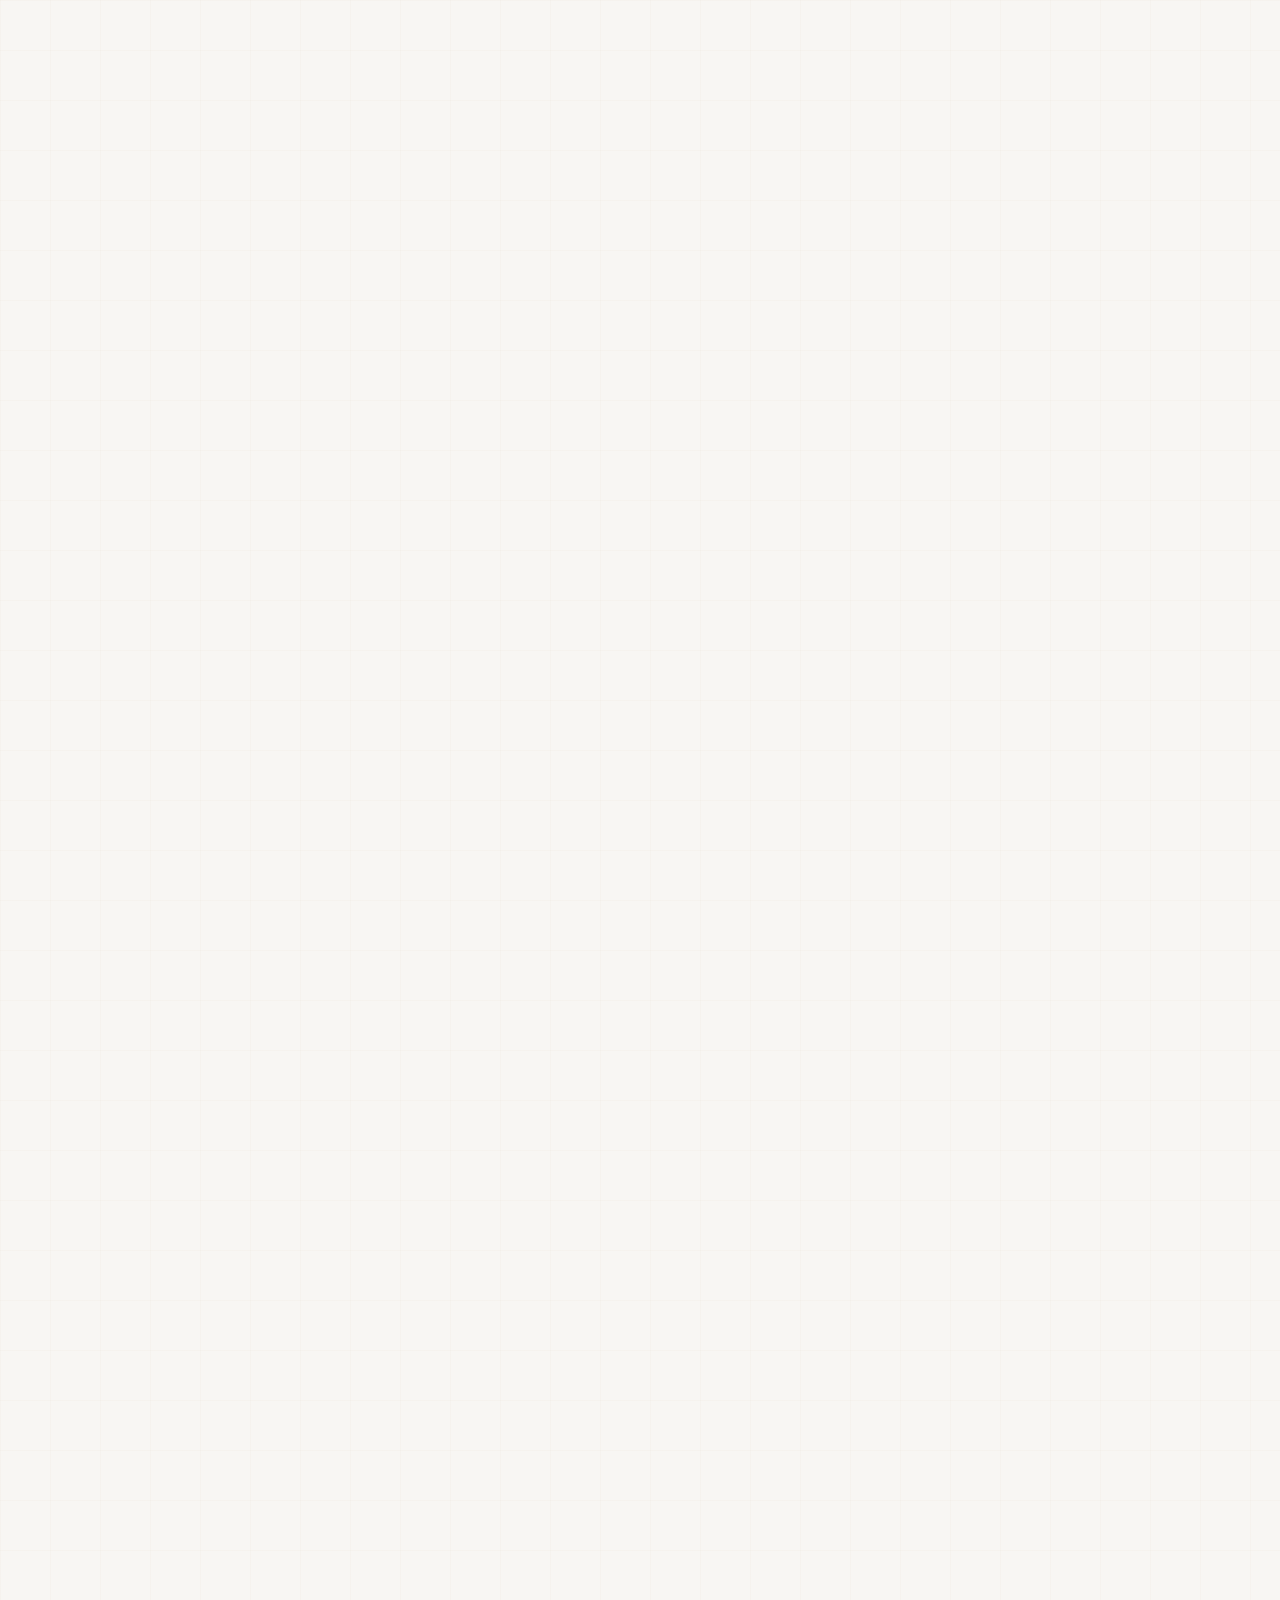
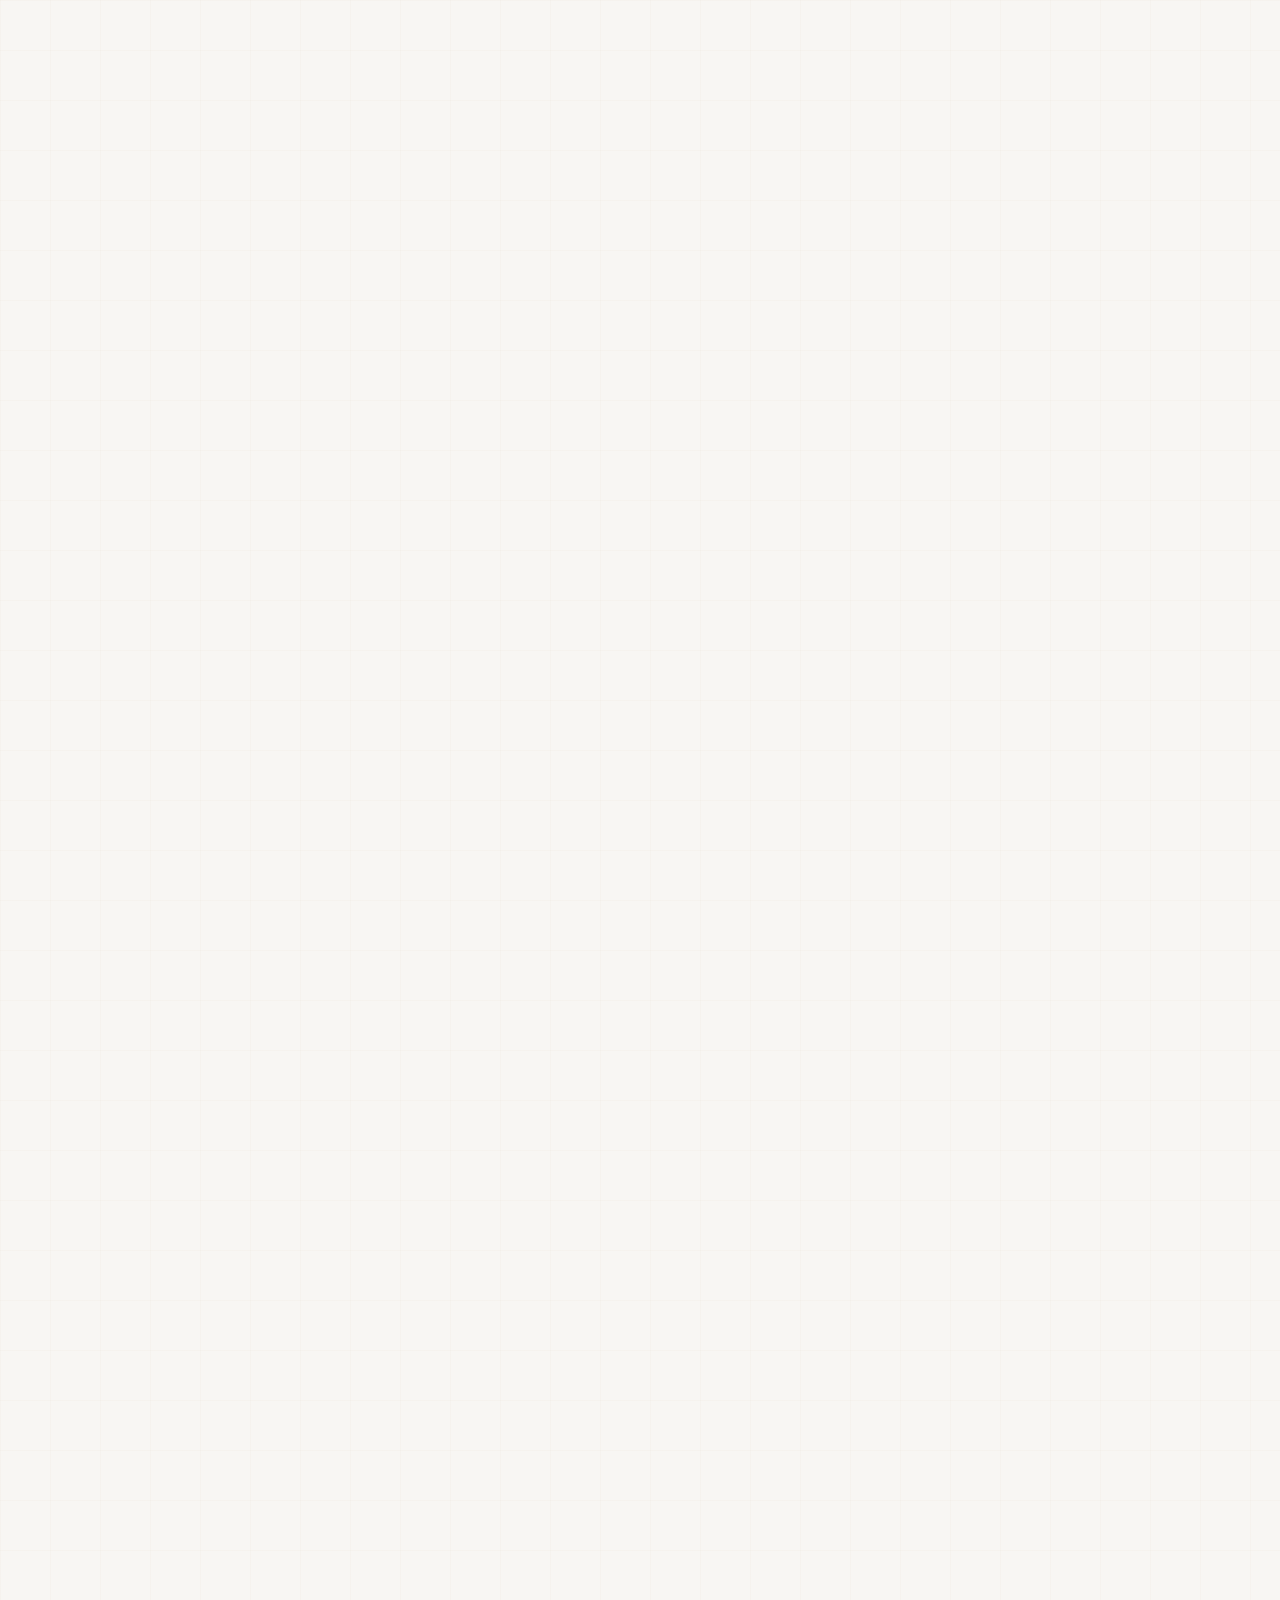
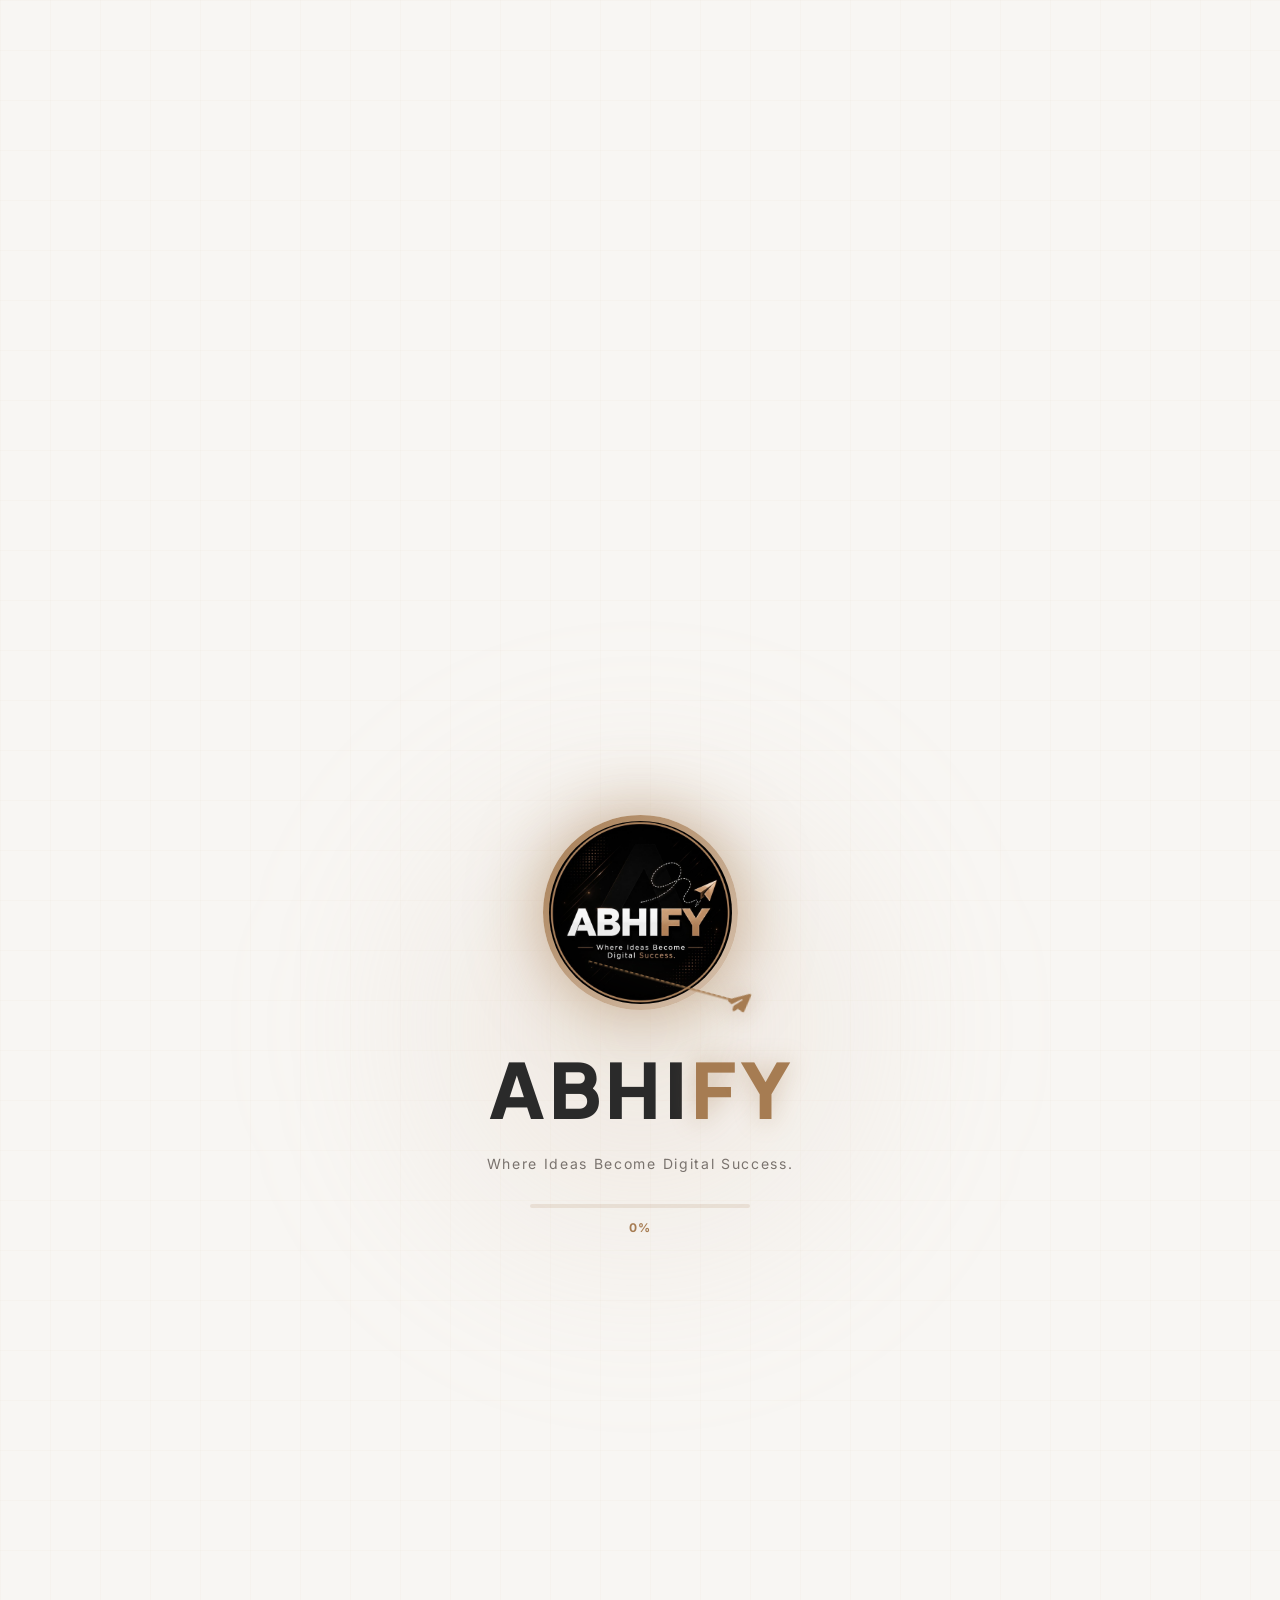
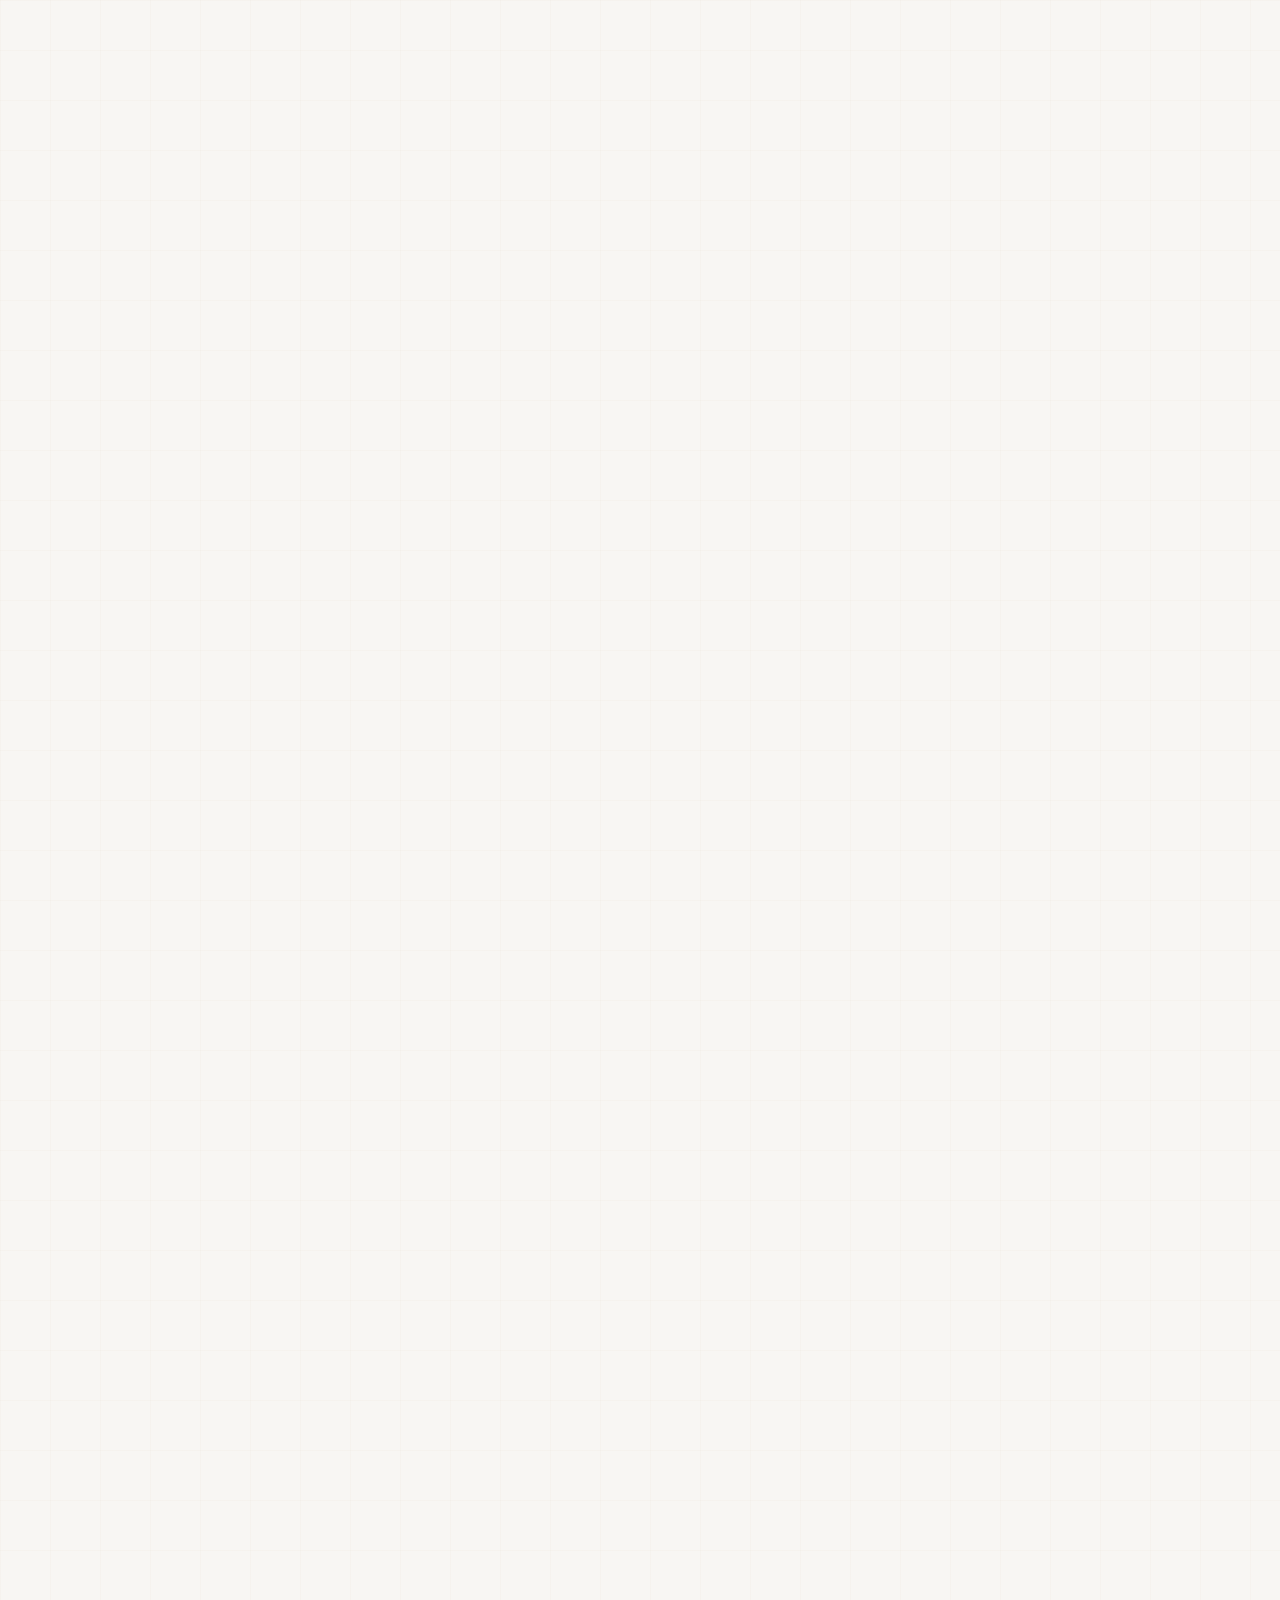
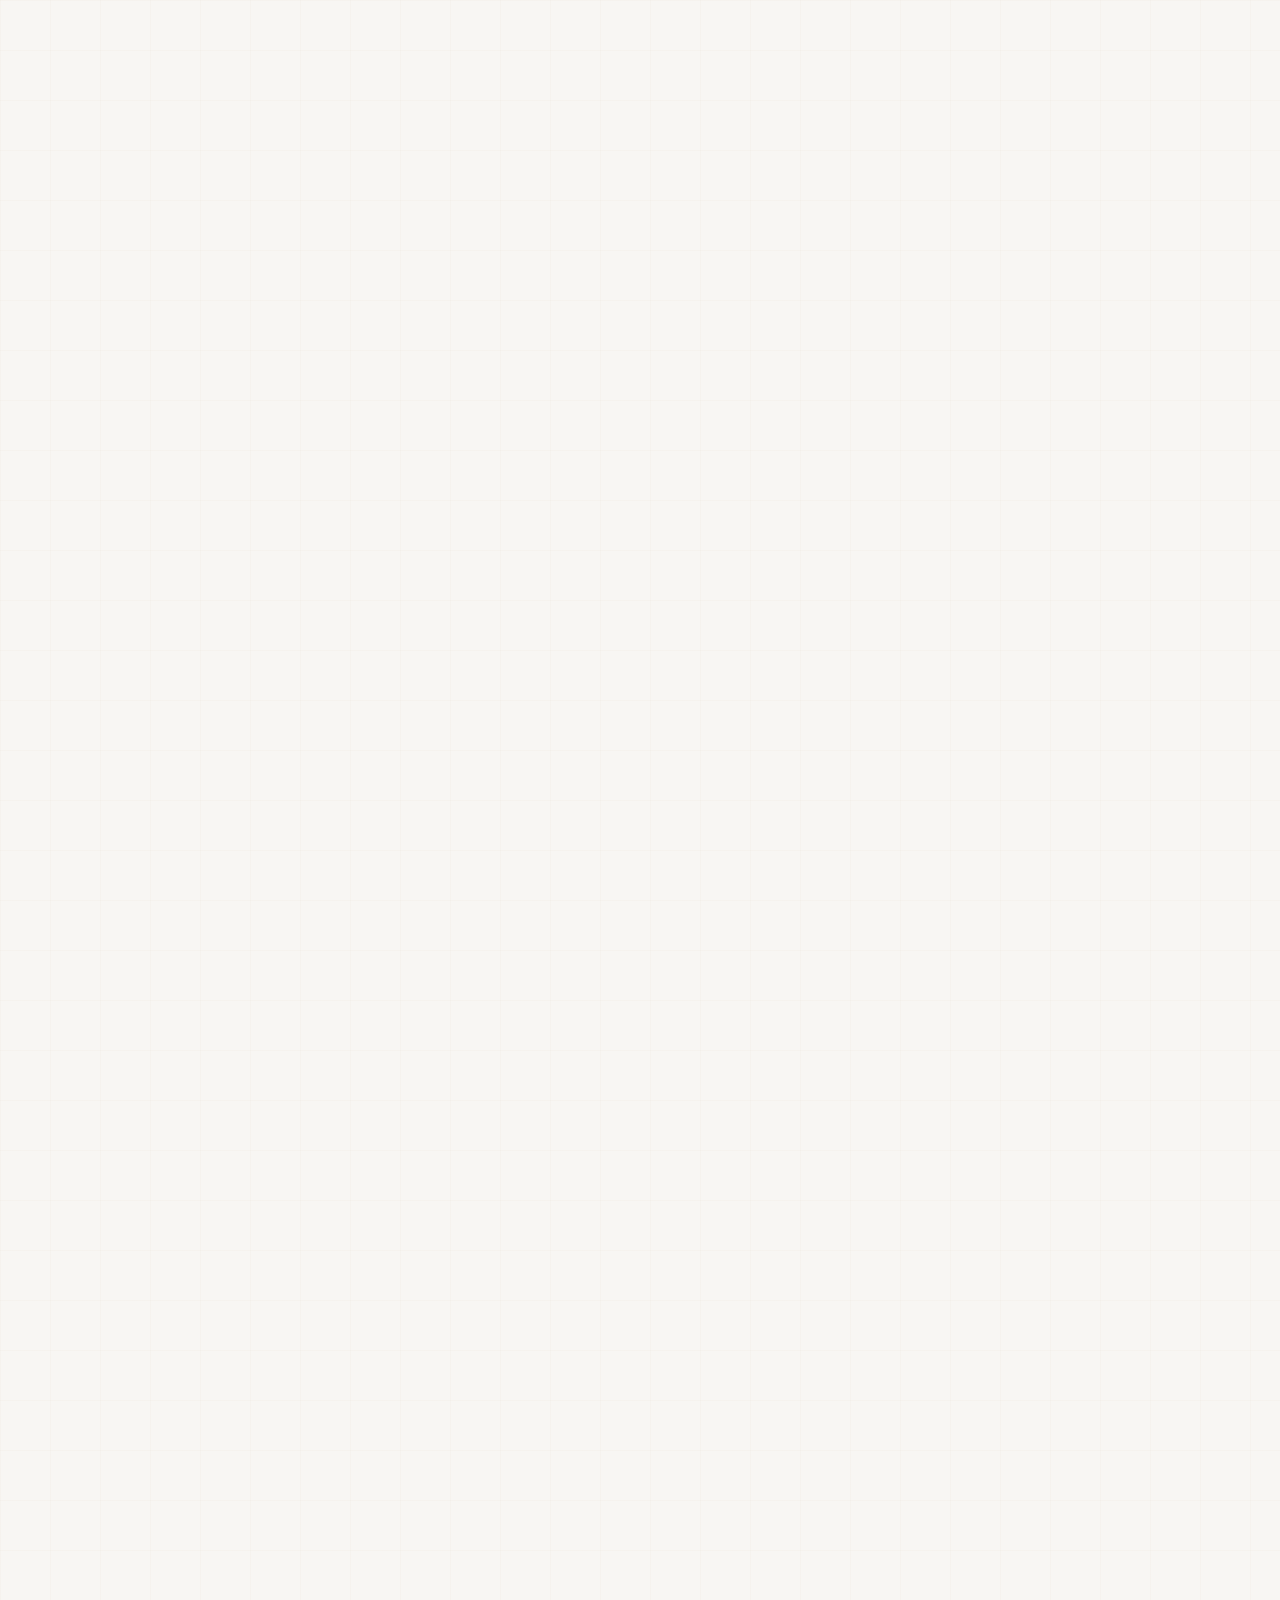
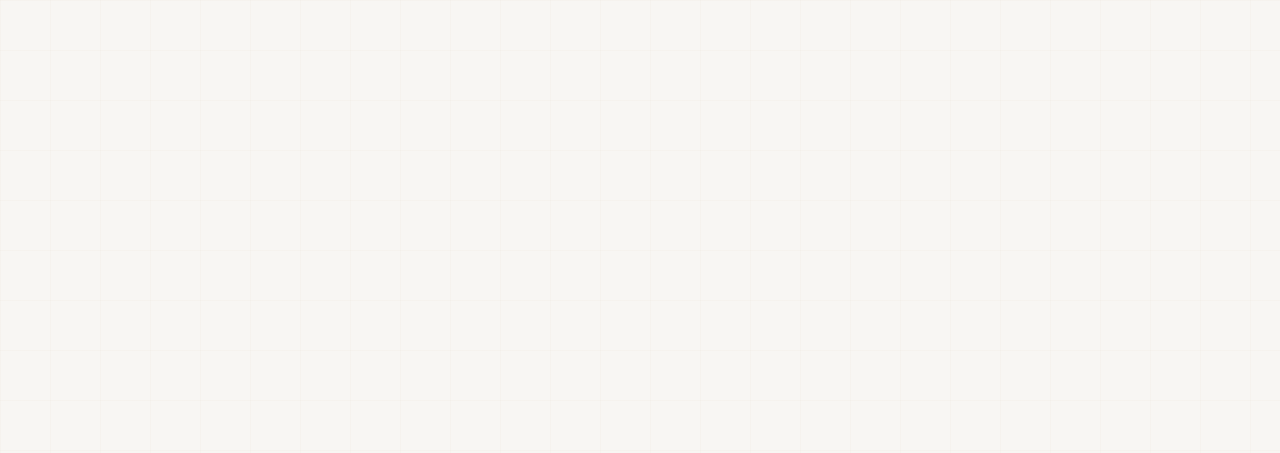
==== commit f58135a4: "fix: cache-bust logo.jpg to force new logo display" ====
--- a/index.html
+++ b/index.html
@@ -1,4 +1,4 @@
-﻿<!DOCTYPE html>
+<!DOCTYPE html>
 <html lang="en">
 <head>
 <meta charset="UTF-8">
@@ -11,8 +11,8 @@
   "@type": "LocalBusiness",
   "name": "AbhiFY Digital Marketing",
   "url": "https://abhify.com",
-  "logo": "https://abhify.com/logo.jpg",
-  "image": "https://abhify.com/logo.jpg",
+  "logo": "https://abhify.com/logo.jpg?v=3",
+  "image": "https://abhify.com/logo.jpg?v=3",
   "telephone": "+919569890314",
   "email": "abhify07@gmail.com",
   "address": {
@@ -35,8 +35,8 @@
 <link href="https://fonts.googleapis.com/css2?family=Plus+Jakarta+Sans:wght@300;400;500;600;700;800&family=Outfit:wght@300;400;500;600;700;800;900&family=Manrope:wght@300;400;500;600;700;800&family=Inter:wght@300;400;500;600&display=swap" rel="stylesheet">
 <link rel="stylesheet" href="https://cdnjs.cloudflare.com/ajax/libs/font-awesome/6.5.1/css/all.min.css">
 <link rel="stylesheet" href="style.css?v=2">
-<link rel="icon" type="image/jpeg" href="logo.jpg">
-<link rel="apple-touch-icon" href="logo.jpg">
+<link rel="icon" type="image/jpeg" href="logo.jpg?v=3">
+<link rel="apple-touch-icon" href="logo.jpg?v=3">
 </head>
 <body>
 <div class="page-wipe"></div>
@@ -49,7 +49,7 @@
   </div>
   <div class="preloader-content">
     <div class="preloader-logo-wrap">
-      <img src="logo.jpg" alt="AbhiFY Logo" class="preloader-logo-img">
+      <img src="logo.jpg?v=3" alt="AbhiFY Logo" class="preloader-logo-img">
     </div>
     <div class="logo-seq">
       <span class="p-letter">A</span>
@@ -79,7 +79,7 @@
 <header id="site-header">
   <div class="container">
     <nav>
-      <a href="index.html" class="logo" aria-label="AbhiFY Home"><img src="logo.jpg" alt="AbhiFY Logo" class="brand-logo-img"></a>
+      <a href="index.html" class="logo" aria-label="AbhiFY Home"><img src="logo.jpg?v=3" alt="AbhiFY Logo" class="brand-logo-img"></a>
       <ul class="nav-links">
         <li><a href="index.html" class="active">Home</a></li>
         <li><a href="about.html">About</a></li>
@@ -537,7 +537,7 @@
   <div class="container">
     <div class="footer-grid">
       <div class="footer-brand">
-        <a href="index.html" class="footer-logo-box" aria-label="AbhiFY Home"><img src="logo.jpg" alt="AbhiFY Logo" class="footer-logo-img"></a>
+        <a href="index.html" class="footer-logo-box" aria-label="AbhiFY Home"><img src="logo.jpg?v=3" alt="AbhiFY Logo" class="footer-logo-img"></a>
         <p>Turning Strategy Into Measurable Growth. Helping brands grow with data-driven marketing and Scandinavian minimal design.</p>
         <div class="social-row">
           <a href="https://www.instagram.com/mrabhi_fy70/?hl=en" target="_blank" rel="noopener noreferrer" class="insta-link" aria-label="Instagram"><i class="fa-brands fa-instagram"></i></a>
